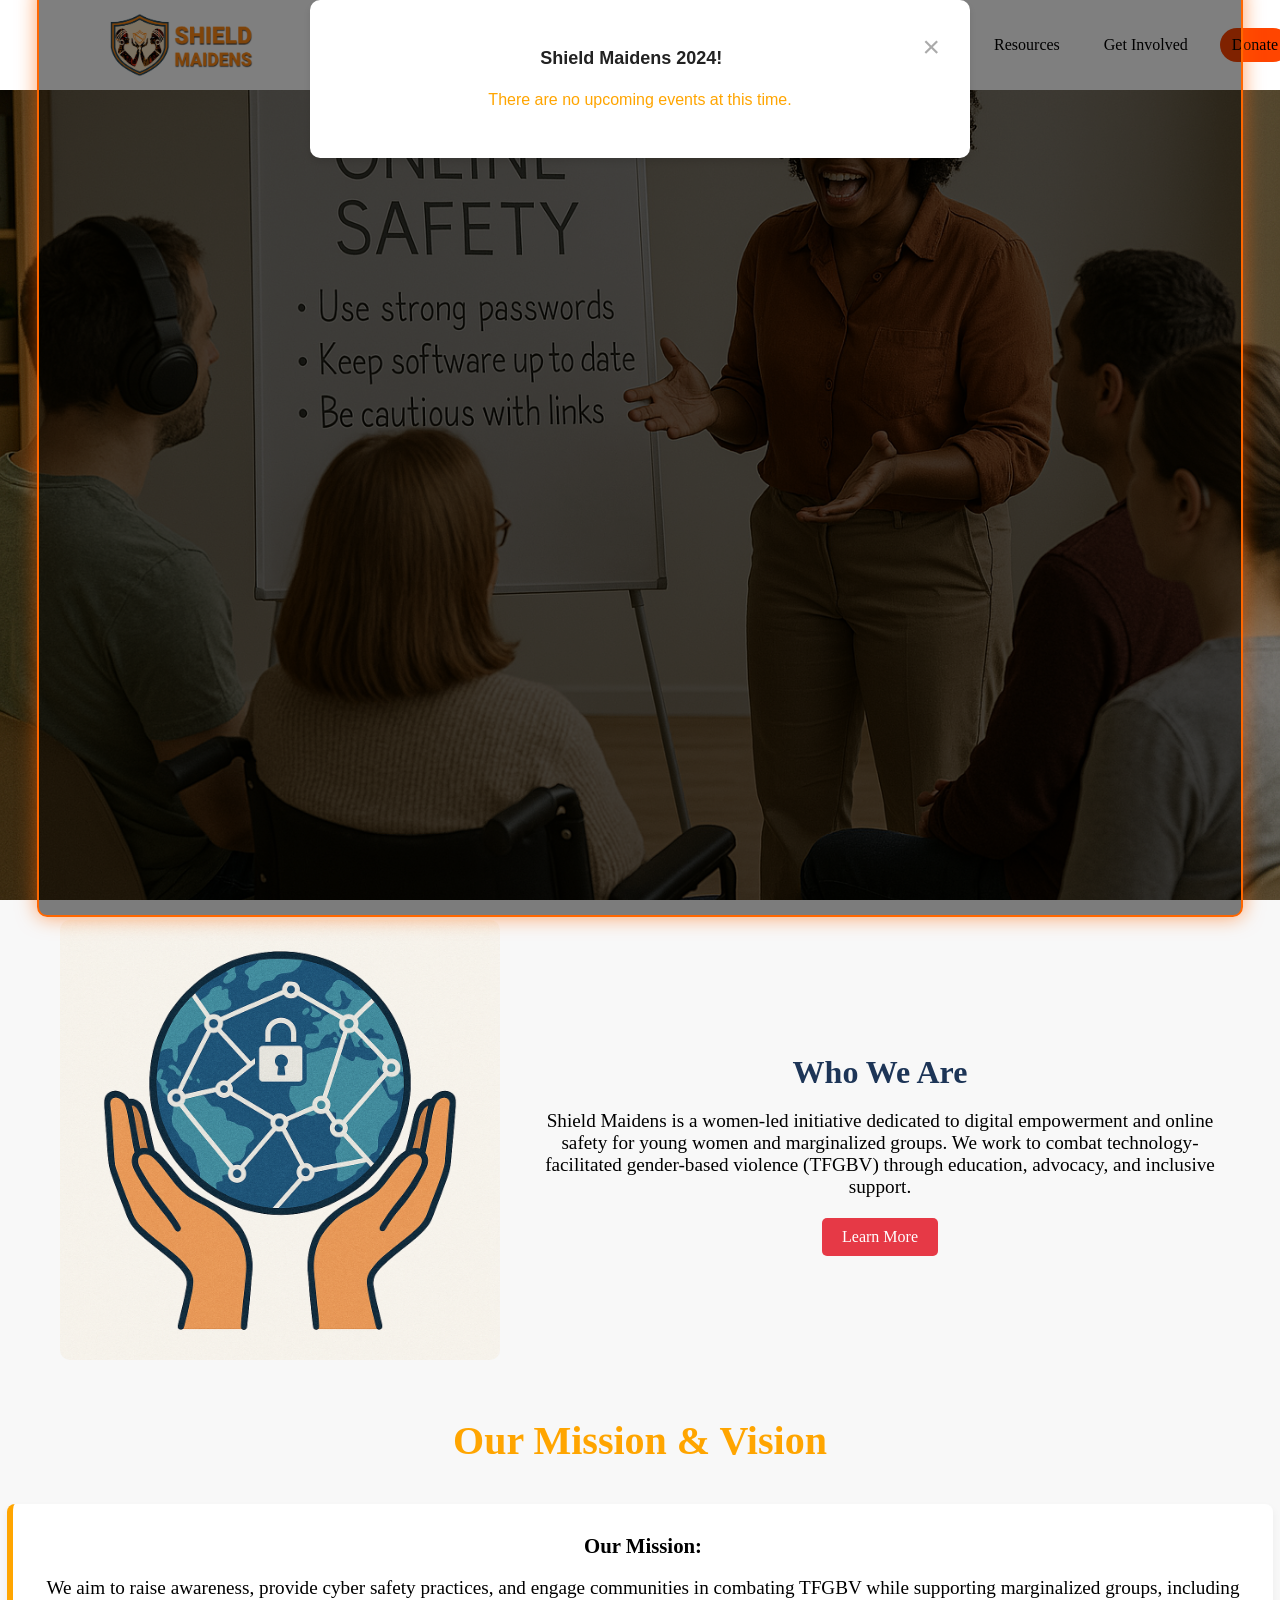
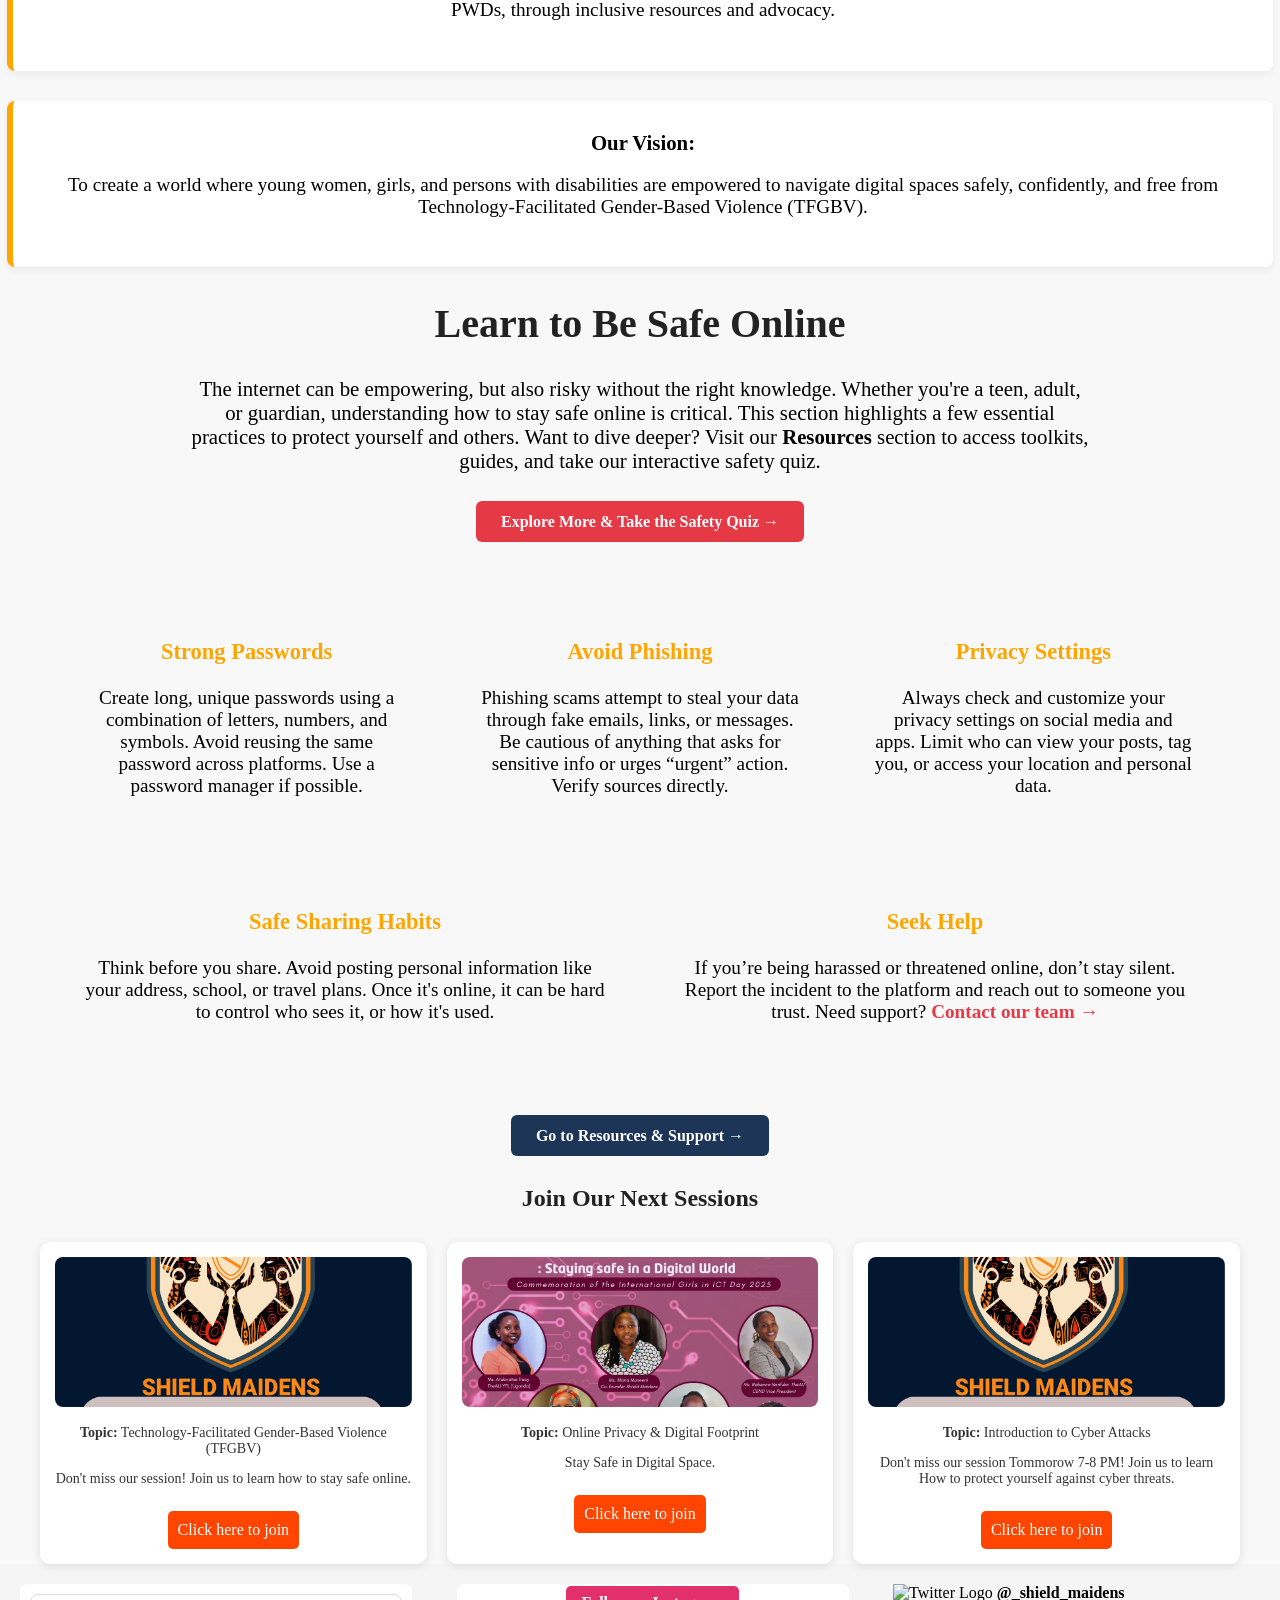
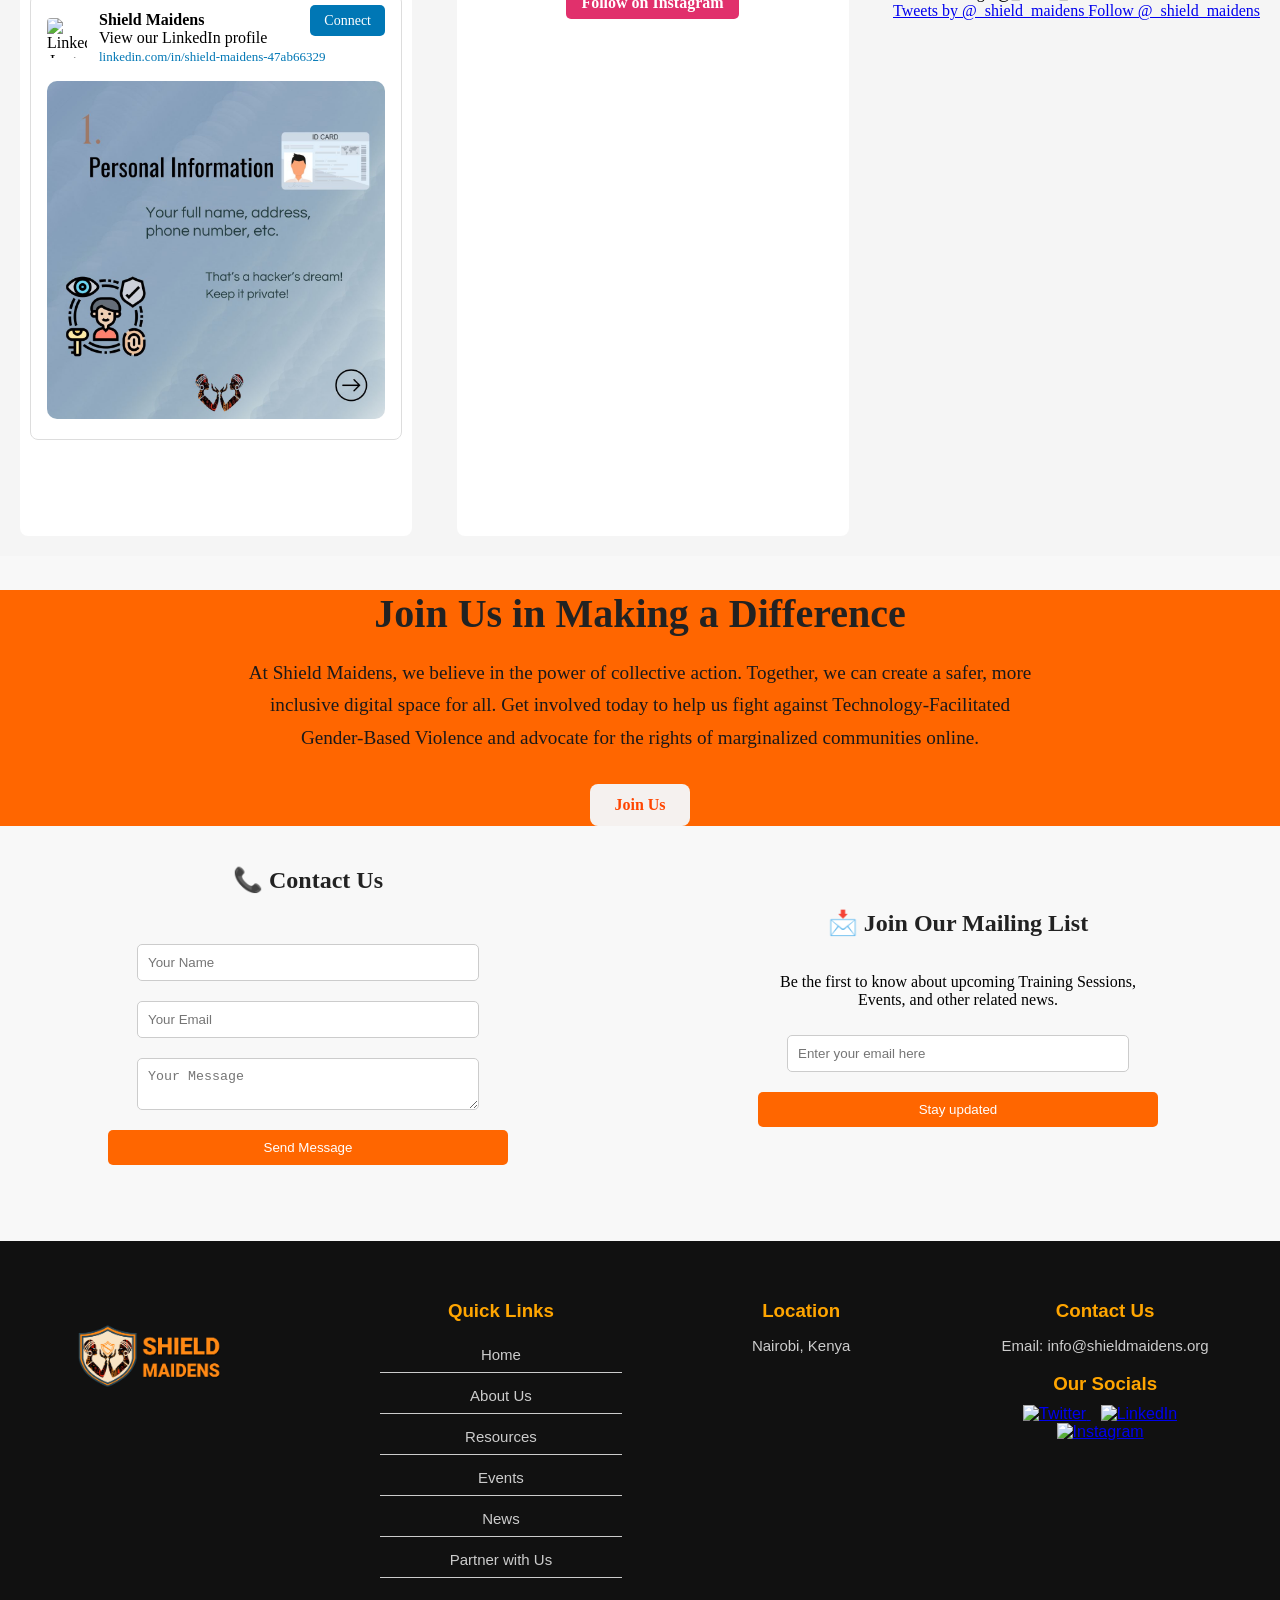
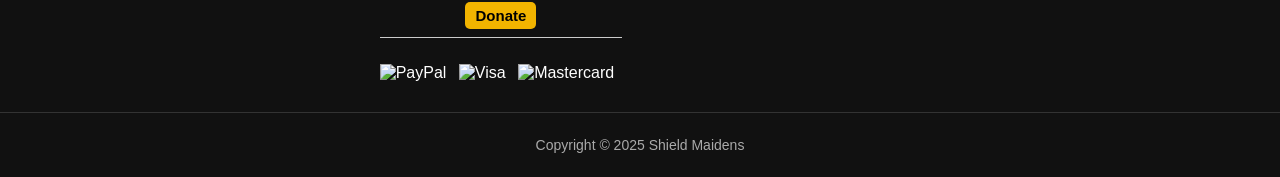
==== index.html @ 9df1ba23 "Added new images, updated pages, and improved event scripts" ====
<!DOCTYPE html>
<html lang="en">
<head>
    <meta charset="UTF-8">
    <meta name="viewport" content="width=device-width, initial-scale=1.0">
    <title>Shield Maidens</title>
    <link rel="stylesheet" href="style.css">

<link rel="stylesheet" href="https://cdnjs.cloudflare.com/ajax/libs/font-awesome/6.5.0/css/all.min.css">
<link href="https://fonts.googleapis.com/css2?family=Poppins:wght@300;400;600&display=swap" rel="stylesheet">
<style>
  
</style>

</head>
<body>
    <!-- Navigation Bar -->
    <nav>
        <a href="index.html" class="logo-link">
            <img src="images/sm_1_nobg.png" alt="Shield Maidens Logo" class="logo" style="height: 150px;">
        </a>
        
        <div class="nav-links">
            <a href="index.html">Home</a>
            <a href="about us.html">About Us</a>
            <a href="resource&support.html">Resources</a>
            <div class="dropdown">
                <a href="#">Get Involved</a>
                <div class="dropdown-content">
                    <a href="events.html">Events</a>
                    <a href="news.html">News</a>
                   
                    <a href="partner.html">Partner with Us</a>
                </div>
            </div>
            <a href="donate.html" class="highlight">Donate</a>
        </div>
    </nav>
    
    
    <div id="eventPopup" class="popup">
    <div class="popup-content">
        <span class="close-btn" onclick="closePopup()">&times;</span>
        <h2 id="eventTitle"></h2>
        <p id="eventMessage"></p>
        <a id="eventLink" href="#" target="_blank" style="display:none;">Join Event</a>
        <button id="setReminder" style="display:none;" onclick="setReminder()">Set Reminder</button>
    </div>
</div>



 
 <!-- Hero Section with Responsive Video -->

 
 <section class="hero-alt">
  <div class="image-container">
    <div class="color-overlay"></div>
    <img src="images/gbv1.png" alt="Background 1" class="bg-image active">
    <img src="images/tgbvw2.png" alt="Background 2" class="bg-image">
    <img src="images/tgbv.png" alt="Background 3" class="bg-image">
    <img src="images/tgbvw1.png" alt="Background 4" class="bg-image">

    
    </div>
  </div>
</section>


<!-- About Us (Homepage Intro) -->
<section class="about-us" style="padding: 60px 20px; background-color: #f0f4f8;">
  <div style="display: flex; flex-wrap: wrap; align-items: center; justify-content: center; max-width: 1200px; margin: auto;">
    <div style="flex: 1 1 300px; padding: 20px; text-align: center;">
      <img src="images/Globe.png" alt="About Us" style="max-width: 100%; height: auto; border-radius: 10px;">
    </div>
    <div style="flex: 2 1 400px; padding: 20px;">
      <h2 style="font-size: 2em; color: #1d3557; margin-bottom: 15px;">Who We Are</h2>
      <p style="font-size: 1.2em; margin-bottom: 20px;">
        Shield Maidens is a women-led initiative dedicated to digital empowerment and online safety for young women and marginalized groups. We work to combat technology-facilitated gender-based violence (TFGBV) through education, advocacy, and inclusive support.
      </p>
      <a href="about us.html" style="display: inline-block; padding: 10px 20px; background-color: #e63946; color: white; border-radius: 5px; text-decoration: none;">
        Learn More
      </a>
    </div>
  </div>
</section>

<!-- Mission and Vision Section -->
<section id="mission-vision" style="background-color: #f8f9fa; padding: 60px 20px;">
  <div style="width: 100%; text-align: center;">
    <h2 style="font-size: 2.5em; color: orange; margin-bottom: 40px;">Our Mission & Vision</h2>
    
    <div style="background: #ffffff; padding: 30px; margin: 0 auto 30px auto; border-left: 6px solid orange; border-radius: 8px; box-shadow: 0 4px 8px rgba(0,0,0,0.05); max-width: 1200px;">
      <strong style="font-size: 1.3em; display: block; margin-bottom: 10px;">Our Mission:</strong>
      <p style="font-size: 1.2em;">We aim to raise awareness, provide cyber safety practices, and engage communities in combating TFGBV while supporting marginalized groups, including PWDs, through inclusive resources and advocacy.</p>
    </div>

    <div style="background: #ffffff; padding: 30px; margin: auto; border-left: 6px solid orange; border-radius: 8px; box-shadow: 0 4px 8px rgba(0,0,0,0.05); max-width: 1200px;">
      <strong style="font-size: 1.3em; display: block; margin-bottom: 10px;">Our Vision:</strong>
      <p style="font-size: 1.2em;">To create a world where young women, girls, and persons with disabilities are empowered to navigate digital spaces safely, confidently, and free from Technology-Facilitated Gender-Based Violence (TFGBV).</p>
    </div>
  </div>
</section>

<!-- Learn to Be Safe Online Section -->
<section id="safety" style="padding: 60px 20px; background-color: #f2f6f9;">
  <div style="max-width: 1200px; margin: auto;">
    <h2 style="text-align: center; font-size: 2.5em; margin-bottom: 30px;">Learn to Be Safe Online</h2>

    <p style="font-size: 1.3em; margin: auto; max-width: 900px;">
      The internet can be empowering, but also risky without the right knowledge. Whether you're a teen, adult, or guardian, 
      understanding how to stay safe online is critical. This section highlights a few essential practices to protect yourself and others. 
      Want to dive deeper? Visit our <strong>Resources</strong> section to access toolkits, guides, and take our interactive safety quiz.
    </p>

    <div style="text-align: center; margin: 40px 0;">
      <a href="resource&support.html#quiz" style="background-color: #e63946; color: white; padding: 12px 25px; text-decoration: none; font-weight: bold; border-radius: 6px;">
        Explore More & Take the Safety Quiz →
      </a>
    </div>

    <div class="safety-cards" style="display: flex; flex-wrap: wrap; gap: 20px; justify-content: space-between;">
      <!-- Repeatable card style -->
      <div style="flex: 1 1 300px; min-width: 280px; padding: 25px; font-size: 1.2em;">
        <h3 style="color: orange;">Strong Passwords</h3>
        <p>Create long, unique passwords using a combination of letters, numbers, and symbols. Avoid reusing the same password across platforms. Use a password manager if possible.</p>
      </div>

      <div style="flex: 1 1 300px; min-width: 280px; padding: 25px; font-size: 1.2em;">
        <h3 style="color: orange;">Avoid Phishing</h3>
        <p>Phishing scams attempt to steal your data through fake emails, links, or messages. Be cautious of anything that asks for sensitive info or urges “urgent” action. Verify sources directly.</p>
      </div>

      <div style="flex: 1 1 300px; min-width: 280px; padding: 25px; font-size: 1.2em;">
        <h3 style="color: orange;">Privacy Settings</h3>
        <p>Always check and customize your privacy settings on social media and apps. Limit who can view your posts, tag you, or access your location and personal data.</p>
      </div>

      <div style="flex: 1 1 300px; min-width: 280px; padding: 25px; font-size: 1.2em;">
        <h3 style="color: orange;">Safe Sharing Habits</h3>
        <p>Think before you share. Avoid posting personal information like your address, school, or travel plans. Once it's online, it can be hard to control who sees it, or how it's used.</p>
      </div>

      <div style="flex: 1 1 300px; min-width: 280px; padding: 25px; font-size: 1.2em;">
        <h3 style="color: orange;">Seek Help</h3>
        <p>If you’re being harassed or threatened online, don’t stay silent. Report the incident to the platform and reach out to someone you trust. Need support?
          <a href="#contact" style="color: #e63946; text-decoration: none; font-weight: bold;"> Contact our team →</a>
        </p>
      </div>
    </div>

    <div style="text-align: center; margin: 40px 0; ">
      <a href="resource&support.html" style="background-color: #1d3557; color: white; padding: 12px 25px; text-decoration: none; font-weight: bold; border-radius: 6px;">
        Go to Resources & Support →
      </a>
    </div>
  </div>
</section>

    
    
    <!-- Join Next Sessions -->
<section id="next-session">
    <h2>Join Our Next Sessions</h2>
    <div class="session-container">
        <div class="session-card">
            <img src="images/eventw1.jpg" alt="Upcoming Event">
            <p><strong>Topic:</strong> Technology-Facilitated Gender-Based Violence (TFGBV)</p>
            <p>Don't miss our session! Join us to learn how to stay safe online.</p>
            <a href="#" class="event-link">Click here to join</a>
        </div>

        <div class="session-card">
            <img src="images/eventw2.jpg" alt="Upcoming Event">
            <p><strong>Topic:</strong> Online Privacy & Digital Footprint</p>
            <p>Stay Safe in Digital Space.</p>
            <a href="https://shorturl.at/iRNnz" class="event-link">Click here to join</a>
        </div>

        <div class="session-card">
            <img src="images/Eventt4.jpg" alt="Upcoming Event">
            <p><strong>Topic:</strong> Introduction to Cyber Attacks </p>
            <p>Don't miss our session Tommorow 7-8 PM! Join us to learn How to protect yourself against cyber threats.</p>
            <a href="https://meet.google.com/kcy-kixc-dmt?hs=122&authuser=0" class="event-link">Click here to join</a>
        </div>
    </div>
</section>

    

    

<div class="social-section">

<!-- LinkedIn -->
<div class="social-box">
    <div style="border: 1px solid #ddd; padding: 16px; border-radius: 8px; background: #fff; position: relative;">
  
      <!-- Connect Button at Top Right -->
      <div style="position: absolute; top: 16px; right: 16px;">
        <a href="https://www.linkedin.com/in/shield-maidens-47ab66329" target="_blank" 
           style="padding: 8px 14px; background-color: #0077b5; color: white; text-decoration: none; font-size: 14px; border-radius: 5px;">
          Connect
        </a>
      </div>
  
      <!-- LinkedIn logo and text in one row -->
      <div style="display: flex; align-items: center; gap: 12px; margin-bottom: 16px;">
        <!-- LinkedIn Icon -->
        <img src="https://static-exp1.licdn.com/scds/common/u/images/logos/favicons/v1/favicon.ico" 
             alt="LinkedIn Logo" 
             style="width: 40px; height: 40px; border-radius: 4px;">
  
        <!-- Text and Link -->
        <div style="text-align: left;">
          <a href="https://www.linkedin.com/in/shield-maidens-47ab66329" target="_blank" style="text-decoration: none; color: #000;">
            <strong>Shield Maidens</strong><br>
            View our LinkedIn profile<br>
            <span style="color: #0077b5; font-size: 13px;">linkedin.com/in/shield-maidens-47ab66329</span>
          </a>
        </div>
      </div>
  
      <!-- Gigs Image Below -->
      <div>
        <img src="images/gigs.jpg" alt="Gigs Image" style="width: 100%; border-radius: 10px;">
      </div>
  
    </div>
  </div>
  

  <!-- Instagram -->
  <div class="social-box">
    <div class="follow-btn">
      <a href="https://www.instagram.com/the_shield_maidens/" target="_blank" class="instagram-btn">
        Follow on Instagram
      </a>
    </div>
    <iframe src="https://www.instagram.com/the_shield_maidens/embed" 
            width="100%" height="500" frameborder="0" scrolling="yes"></iframe>
  </div>

  <!-- Twitter (X) -->
  <div class="social-card twitter-card">
    <div class="card-header">
      <img src="https://abs.twimg.com/icons/apple-touch-icon-192x192.png" alt="Twitter Logo" style="width: 32px;">
      <strong>@_shield_maidens</strong>
    </div>

    <!-- Twitter Timeline -->
    <a class="twitter-timeline"
       href="https://twitter.com/_shield_maidens"
       data-height="400"
       data-theme="light"
       data-chrome="noheader nofooter noborders transparent"
       data-dnt="true">
      Tweets by @_shield_maidens
    </a>

    <!-- Twitter Follow Button -->
    <a href="https://twitter.com/_shield_maidens?ref_src=twsrc%5Etfw" 
       class="twitter-follow-button"
       data-show-count="false"
       data-size="large">
      Follow @_shield_maidens
    </a>

    <!-- Embedded Recent Post -->
    <blockquote class="twitter-tweet" data-theme="dark">
      <a href="https://twitter.com/_shield_maidens/status/1911289276991492240"></a>
    </blockquote>

  </div>

</div>

<!-- Twitter Script Loader -->
<script async src="https://platform.twitter.com/widgets.js" charset="utf-8"></script>


<section class="shield-cta-section">
  <div class="shield-cta-container">
      <h2>Join Us in Making a Difference</h2>
      <p class="shield-cta-intro">
          At Shield Maidens, we believe in the power of collective action. Together, we can create a safer, more inclusive digital space for all. Get involved today to help us fight against Technology-Facilitated Gender-Based Violence and advocate for the rights of marginalized communities online.
      </p>
      <a href="index.html#contact" class="btn-get-involved">Join Us</a>
  </div>
</section>  

    <!-- Contact Us -->
    <div class="contact-container">
        <div id="contact">
        <h2>Contact Us</h2>
        <form id="contactForm" action="submit_contact.php" method="POST">
            <input type="text" id="name" name="name" placeholder="Your Name" required>
<input type="email" id="email" name="email" placeholder="Your Email" required>
<textarea id="message" name="message" placeholder="Your Message" required></textarea>

            <button type="submit">Send Message</button>
          </form>
          
        <p id="response"></p>
        </div>
    
     
         <!-- Mailing List Section -->
<form id="mailing-list" method="POST">
    <h2>Join Our Mailing List</h2>
    <p>Be the first to know about upcoming Training Sessions, Events, and other related news.</p>
    <input type="email" id="mailingEmail" name="mailingEmail" placeholder="Enter your email here" required>
    <button type="submit">Stay updated</button>
    <p id="mailingResponse"></p>
  </form>
  
  
 



    <!-- Footer -->
    <footer class="footer">
      <div class="footer-container">
          <div class="footer-logo">
              <img src="images/sm_1_nobg.png" alt="Shield Maidens Logo">
          </div>
  
          <div class="footer-links">
              <h3>Quick Links</h3>
              <ul>
                  <li><a href="index.html">Home</a></li>
                  <li><a href="about us.html">About Us</a></li>
                  <li><a href="resource&support.html">Resources</a></li>
                  <li><a href="events.html">Events</a></li>
                  <li><a href="news.html">News</a></li>
                  <li><a href="partner.html">Partner with Us</a></li>
                  <li><a href="donate.html" class="donate-btn">Donate</a></li>
              </ul>
              <div class="payment-icons">
                  <img src="https://www.paypalobjects.com/webstatic/mktg/logo/pp_cc_mark_111x69.jpg" alt="PayPal" height="20">
                  <img src="https://img.icons8.com/color/48/000000/visa.png" alt="Visa" height="20">
                  <img src="https://img.icons8.com/color/48/000000/mastercard.png" alt="Mastercard" height="20">
              </div>
          </div>
  
          <div class="footer-location">
              <h3>Location</h3>
              <p>Nairobi, Kenya</p>
          </div>
  
          <div class="footer-contact">
              <h3>Contact Us</h3>
              <p>Email: info@shieldmaidens.org</p>
              <h3>Our Socials</h3>
              <div class="social-icons">
                <a href="https://x.com/_shield_maidens" target="_blank">
                    <img src="https://img.icons8.com/color/48/000000/twitter--v1.png" alt="Twitter"/>
                </a>
                <a href="https://www.linkedin.com/in/shield-maidens-47ab66329?" target="_blank">
                    <img src="https://img.icons8.com/color/48/000000/linkedin.png" alt="LinkedIn"/>
                </a>
                <a href="https://www.instagram.com/the_shield_maidens/" target="_blank">
                    <img src="https://img.icons8.com/color/48/000000/instagram-new--v1.png" alt="Instagram"/>
                </a>
            </div>
          </div>
      </div>
      <div class="footer-bottom">
          <p>Copyright © 2025 Shield Maidens</p>
      </div>
  </footer>
  
    


    <script src="script.js"></script>
</body>
</html>
---- style.css ----
/* General Styles */
body {
    font-family:Georgia, 'Times New Roman', Times, serif;
    margin: 0;
    padding: 0;
    background-color: #f8f8f8;
    padding-top: 100px; /* Adjust this value to match your navbar height */
    
}

/* Center the popup in the middle of the screen */
.popup {
  display: none;
  position: fixed;
  top: 50%;
  left: 50%;
  transform: translate(-50%, -50%); /* Perfect centering */
  background-color: #fff;
  border: 2px solid #ff6600;
  border-radius: 10px;
  padding: 15px 25px;
  box-shadow: 0 0 20px rgba(255, 102, 0, 0.6);
  z-index: 1000;
  width: fit-content;
  max-width: 90%;
  pointer-events: auto;
}

/* Stylish popup content */
.popup-content {
  font-family: 'Impact', 'Arial Black', sans-serif;
  font-size: 18px;
  color: orange;
  text-align: center;
}

/* Close button styling */
.close-btn {
  float: right;
  font-size: 24px;
  cursor: pointer;
  color: #aaa;
}


.hero-alt {
  position: relative;
  height: 100vh;
  overflow: hidden;
}

.image-container {
  position: relative;
  height: 400px; /* adjust as needed */
  overflow: hidden;
}

.bg-image {
  position: absolute;
  width: 100%;
  height: 100%;
  object-fit: cover;
  opacity: 0;
  transition: opacity 1s ease-in-out;
}

.bg-image.active {
  opacity: 1;
  z-index: 1;
}

.text-overlay {
  position: absolute;
  bottom: 20px;
  left: 20px;
  color: white;
  z-index: 2;
}

.message {
  display: none;
  transition: opacity 1s ease-in-out;
}

.message.active {
  display: block;
}


/* Navigation */
/* Navigation Bar */
nav {
    display: flex;
    align-items: center;
    justify-content: space-between;
    background-color: white;
    padding: 15px 40px;
    position: fixed;
    top: 0;
    left: 0;
    width: 100%;
    z-index: 1000;
    height: 60px;
}

/* Logo image size control */
.logo-link img {
    height: 50px;
}

/* Right-side links */
.nav-links {
    display: flex;
    align-items: center;
    gap: 20px;
    margin-right: 30px; /* <-- Add this */
}

/* Navigation links */
nav a {
    color: rgb(26, 23, 23);
    text-decoration: none;
    padding: 8px 12px;
    transition: 0.3s;
}

/* Hover effect */
nav a:not(.logo-link):hover {
    background-color: #ff4500;
    color: white;
    border-radius: 15px;
}

/* Donate button style */
.highlight {
    background-color: #ff4500;
    color: white;
    padding: 8px 15px;
    border-radius: 20px;
    font-weight: bold;
}

.highlight:hover {
    background-color: #e67e22;
    color: white;
}


/* Logo */
.logo {
    height: 500px;                 /* You can make this larger if needed */
    width: auto;
    display: block;
    margin: 0 auto;
    padding: 20px 30px;            /* Fixed padding */
    background: transparent;
    filter: none;
    transition: none;             /* No transition on hover */
    pointer-events: auto;
}

/* Prevent any hover effect on logo */
.logo-link:hover {
    background-color: transparent !important;
}

/* RESPONSIVENESS */
@media (max-width: 988px) {
    .logo {
        height: 200px;
    }
}

@media (max-width: 480px) {
    .logo {
        height: 60px;
    }
}

  

/* Dropdown */
.dropdown {
    position: relative;
    display: inline-block;
}
.dropdown-content {
    display: none;
    position: absolute;
    background-color: #fff;
    min-width: 160px;
    box-shadow: 0px 8px 16px rgba(0,0,0,0.2);
    z-index: 1;
}
.dropdown-content a {
    color: black;
    padding: 12px 16px;
    display: block;
}
.dropdown:hover .dropdown-content {
    display: block;
    animation: flip 0.4s ease-in-out;
}
@keyframes flip {
    from { transform: rotateX(90deg); }
    to { transform: rotateX(0deg); }
    }






.cta {
    background-color: white;
    color: black;
    padding: 10px 20px;
    border: none;
    cursor: pointer;
}

.cta:hover {
    background-color: #222;
    color: white;
}

.learn {
    text-align: center;
    padding: 40px;
    background-color: #f8f8f8;
}

.cyber-images {
    display: flex;
    justify-content: center;
    align-items: center;
    gap: 20px; /* Adds space between images */
    margin-top: 20px;
}

.cyber-images img {
    width: 120px; /* Adjust size */
    height: auto;
    border-radius: 10px; /* Slight curve for a modern look */
    transition: transform 0.3s ease-in-out;
}

.cyber-images img:hover {
    transform: scale(1.1); /* Slight zoom effect */
}


/* Learn Section */
.learn {
    padding: 40px;
    text-align: center;
}

/* Our Team */
/* Our Team */
#team {
    text-align: center;
    padding: 40px;
    background-color: #fff;
    overflow-x: auto; /* Allow horizontal scroll if needed */
}

.team-container {
    display: flex;
    flex-wrap: nowrap; /* Keep all cards on one line */
    justify-content: flex-start; /* Start from left */
    gap: 30px;
    padding: 50px 20px;
}

.team-member {
    background-color: #ff8c00;
    color: white;
    padding: 20px;
    border-radius: 5px;
    transition: 0.3s;
    width: 250px; /* Fixed width */
    flex: 0 0 auto; /* Prevent shrinking */
    text-align: center;
}

.team-member img {
    width: 100%;
    height: auto;
    border-radius: 50%; /* Make images circular */
    margin-bottom: 15px;
}



.team-info h3 {
    margin: 10px 0 5px;
    font-size: 20px;
}

.team-info p {
    font-size: 18px;
    font-family: Georgia, 'Times New Roman', Times, serif;
}



/* Contact */
.contact {
    padding: 40px;
    text-align: center;
    display: flex;
    justify-content: center;
    gap: 20px; /* Space between the two sections */
}

/* Container for both sections */
.contact-container {
    display: flex;
    justify-content: center;
    flex-wrap: wrap;
    gap: 20px;
    width: 100%;
}

/* Contact Us & Mailing List Sections */
#contact, #mailing-list {
    width: 45%;
    padding: 20px;
   
}

/* Form Styling */
.contact form {
    display: flex;
    flex-direction: column;
    align-items: center;
}

/* Inputs & Textarea */
.contact input, .contact textarea {
    width: 80%;
    padding: 10px;
    margin: 5px 0;
}

/* Buttons */
.contact button {
    background-color: #222;
    color: white;
    padding: 10px 20px;
    border: none;
    cursor: pointer;
    border-radius: 5px;
}

h2 {
    text-align: center;
}

/* Emojis in Titles */
#contact h2::before {
    content: "📞 ";
}

#mailing-list h2::before {
    content: "📩 ";
}

/* General Input & Button Styling */
input, textarea, button {
    width: 100%;
    padding: 10px;
    margin-top: 10px;
    border-radius: 5px;
    border: 1px solid #ccc;
}

button {
    background-color: #75490f;
    color: white;
    cursor: pointer;
}

button:hover {
    background-color: #b37c17;
}
 .milestones h3{
    color: #ff4500;
}

/* Footer */

.footer {
  background: #111;
  color: #fff;
  padding: 40px 0 10px;
  font-family: 'Segoe UI', sans-serif;
  width: 100vw;
  box-sizing: border-box;
  margin-left: calc(-50vw + 50%);
  position: relative;
}


.footer-container {
  display: flex;
  flex-wrap: wrap;
  justify-content: space-around;
  align-items: flex-start;
  gap: 30px;
}

.footer-logo img {
  max-height: 150px;
}

.footer-links, .footer-location, .footer-contact {
  max-width: 250px;
}

.footer-links h3,
.footer-location h3,
.footer-contact h3 {
  margin-bottom: 10px;
  font-weight: bold;
}
.footer-links h3 {
  color: orange;
}
.footer-location h3,
.footer-contact h3 {
  color: orange;
}



.footer-links ul {
  list-style: none;
  padding: 0;
}

.footer-links ul li {
  margin-bottom: 6px;
}

.footer-links ul li a,
.footer-contact p,
.footer-location p {
  color: #ccc;
  text-decoration: none;
  font-size: 15px;
}

.footer-links .donate-btn {
  background-color: #f2b400;
  padding: 5px 10px;
  border-radius: 5px;
  display: inline-block;
  margin-top: 10px;
  font-weight: bold;
  color: #000;
}

.payment-icons img {
  margin-top: 10px;
  margin-right: 8px;
}

.social-icons a {
  margin-right: 10px;
}

.footer-bottom {
  text-align: center;
  margin-top: 30px;
  font-size: 14px;
  color: #aaa;
  border-top: 1px solid #333;
  padding-top: 10px;
}



  
  /* Make sure it stacks only on smaller screens */
  @media (max-width: 768px) {
    .footer-container {
      flex-direction: column;
      align-items: center;
      text-align: center;
    }
  
    .footer-section {
      margin-bottom: 20px;
    }
  }
  



/* Sections */
section {
    padding: 50px;
    text-align: center;
}

/* Sections */
section {
    background: white;
    margin: 20px;
    padding: 20px;
    border-radius: 10px;
    box-shadow: 0px 0px 10px rgba(0, 0, 0, 0.1);
    transition: transform 0.3s ease-in-out;
}
section {
    background: none !important;
    margin: 0 !important;
    padding: 0 !important;
    border-radius: 0 !important;
    box-shadow: none !important;
    transition: none !important;
}



/* General Section Styling */
section {
    background: none; /* Removed white box */
    margin: 40px 0; /* Adds spacing between sections */
    padding: 0;
    border-radius: 0;
    box-shadow: none;
}

/* What We Do Section */
#what-we-do {
    text-align: left;
    padding: 40px 20px;
    background: none; /* Remove gray background if preferred */
}

#what-we-do h2 {
    font-size: 2.8em;
    margin-bottom: 40px;
    color: #222;
    text-align: center;
}

.what-we-do-container {
    display: block; /* Stack each item vertically */
    max-width: 800px;
    margin: 0 auto;
}

.what-we-do-card {
    background: none;
    border-radius: 0;
    box-shadow: none;
    padding: 0;
    width: 100%;
    text-align: left;
    margin-bottom: 40px;
}

/* Removed .what-we-do-card:hover rule entirely */

.what-we-do-card h3 {
    font-size: 1.8em;
    margin-bottom: 10px;
    color: #000;
    font-weight: 600;
}

.what-we-do-card p {
    font-size: 1.1em;
    font-family: "Segoe UI", Arial, sans-serif;
    line-height: 1.8;
    color: #444;
}


/* Team Section */
#team {
    display: flex;
    justify-content: center;
    gap: 20px;
}

.team-member {
    text-align: center;
}

.team-member img {
    width: 100px;
    height: 100px;
    border-radius: 50%;
    border: 3px solid #ff6600;
}



nav ul {
    list-style: none;
    padding: 0;
}

nav ul li {
    display: inline;
    margin: 0 15px;
}

nav ul li a {
    color: white;
    text-decoration: none;
}

h2 {
    text-align: center;
    color: #222;
}

/* Safety Cards */
.safety-cards {
    display: flex;
    justify-content: center;
    gap: 15px;
    flex-wrap: wrap;
    padding: 20px;
}

.card {
    background: white;
    padding: 20px;
    width: 250px;
    border-radius: 10px;
    text-align: center;
   
}
.card h3{
    
    color: #ff4500
}

.card:hover {
   
    background-color: black;
    color: white;
}

/*TEAM*/
#team {
    text-align: center;
    padding: 50px 0px;
    background-color: #f9f9f9;
}

#team h2 {
    font-size: 32px;
    margin-bottom: 30px;
    color: #333;
}

.team-container {
    display: flex;
    flex-wrap: wrap;
    justify-content: center;
    gap: 20px;
    max-width: 1200px;
    margin: 0 auto;
}

.team-member {
    width: 280px;
    background: #fff;
    border: 2px solid #d29a00; /* pink border */
    border-radius: 15px;
    overflow: hidden;
    text-align: center;
    box-shadow: 0px 4px 10px rgba(0, 0, 0, 0.08);
}

.team-member img {
    width: 70%;
    height: 220px;
    object-fit: cover;
}

.team-info {
    padding: 20px;
}

.team-info h3 {
    font-size: 20px;
    margin: 10px 0 5px;
    font-weight: bold;
    color: #222;
}

.team-info p {
    font-size: 14px;
    color: #666;
    line-height: 1.5;
}

/* Events */
.events-container {
    display: flex;
    justify-content: center;
    gap: 20px;
    padding: 20px;
}

.event {
    background: white;
    padding: 15px;
    width: 200px;
 
    text-align: center;
}

.event img {
    width: 100%;
   
}

#next-session {
  width: 100vw; /* full viewport width */
  margin: 0;
  padding: 40px 0;
  background-color: #f9f9f9; /* optional for contrast */
}

#next-session h2 {
  text-align: center;
  margin-bottom: 30px;
}

.session-container {
  display: flex;
  justify-content: center;
  flex-wrap: wrap;
  gap: 20px;
  padding: 0 20px;
  max-width: 1200px;
  margin: 0 auto;
}

.session-card {
  flex: 1 1 300px;
  background: white;
  padding: 20px;
  box-shadow: 0 2px 10px rgba(0,0,0,0.1);
  border-radius: 10px;
  text-align: center;
}

.session-card img {
  width: 100%;
  height: auto;
  border-radius: 8px;
}

.event-link {
  display: inline-block;
  margin-top: 10px;
  padding: 10px 20px;
  background: #007BFF;
  color: white;
  text-decoration: none;
  border-radius: 5px;
}

.event-link:hover {
  background: #0056b3;
}

.session-container {
    display: flex;
    justify-content: center;
    gap: 20px;
    flex-wrap: wrap;
}
.session-card {
    background: #fff;
    padding: 15px;

    width: 280px;
 
}


.session-card img {
    width: 100%;
 
    height: 150px;
    object-fit: cover;
}
.session-card p {
    font-size: 14px;
    color: #333;
}
.event-link {
   
    text-decoration: none;
    background-color: orangered;
    color: #fff;
    padding: 10px;
  
    margin-top: 10px;
    transition: background 0.3s;
}
.event-link:hover {
    background-color: #0056b3;
}
/* Contact Form */
form {
    text-align: center;
    padding: 20px;
}

form input, form textarea {
    width: 80%;
    margin: 10px 0;
    padding: 10px;
    border: 1px solid #ccc;
    border-radius: 5px;
}

button {
    background: black;
    color: white;
    padding: 10px 15px;
    border: none;
    cursor: pointer;
}

button:hover {
    background: gray;
}




/* Contact Form */
form {
    display: flex;
    flex-direction: column;
    max-width: 400px;
    margin: auto;
}

input, textarea {
    margin: 10px 0;
    padding: 10px;
    border-radius: 5px;
    border: 1px solid #ddd;
}

button {
    background: #ff6600;
    color: white;
    padding: 10px;
    border: none;
    cursor: pointer;
    transition: 0.3s;
}

button:hover {
    background: #cc5500;
}




/* Contact Form */
form {
    display: flex;
    flex-direction: column;
    align-items: center;
}

input, textarea {
    width: 50%;
    padding: 10px;
    margin: 10px 0;
    border: 1px solid #ccc;
    border-radius: 5px;
}

button {
    padding: 10px 20px;
    background-color: #ff6600;
    color: white;
    border: none;
    cursor: pointer;
}

button:hover {
    background-color: #333;
}



.popup-content {
    background-color: white;
    padding: 30px; /* Increased padding for a bigger popup */
    border-radius: 10px;
    width: 400px; /* Width of the popup */
    max-width: 80%; /* To make sure it's responsive */
    box-shadow: 0px 4px 8px rgba(0, 0, 0, 0.1);
}

.popup-content h2, .popup-content p {
    font-size: 18px; /* Increase font size for title and message */
    line-height: 1.5; /* Space out the lines for better readability */
}

.popup-content p {
    font-size: 16px; /* You can adjust this for the message size */
}

#eventPopup {
    display: none;
    position: fixed;
    top: 50%;
    left: 50%;
    transform: translate(-50%, -50%);
    z-index: 1000; /* Ensure the popup appears on top */
    width: 100%;
    height: 100%;
    background-color: rgba(0, 0, 0, 0.5); /* Semi-transparent background */
}

#eventPopup .popup-content {
    width: 80%;
    max-width: 600px; /* This ensures the popup doesn’t get too wide */
    font-size: 16px; /* Adjust overall text size */
    margin: 0 auto; /* Ensures it's centered horizontally */
}

.close-btn {
    font-size: 30px; /* Adjust close button size */
    color: #aaa;
    cursor: pointer;
}




/* CSS */
html, body {
  margin: 0;
  padding: 0;
  height: 100%;
}

.hero-alt {
  height: 100vh;
  width: 100%;
  background: url('images/May3.png') no-repeat top center;
  background-size: cover;
  background-position: top; /* try 'center' or 'bottom' if needed */
}


.image-container {
  position: absolute;
  top: 0;
  left: 0;
  height: 100%;
  width: 100%;
}

.bg-image {
  width: 100%;
  height: 100%;
  object-fit: cover;
  object-position: top;  /* or 'center' or 'bottom' */
  position: absolute;
  top: 0;
  left: 0;
  display: block;
}



.text-overlay {
  position: absolute;
  bottom: 0;
  left: 0;
  width: 100%;
  padding: 40px 20px;
  
  color: white;
  text-align: center;
  z-index: 2;
}

.message {
  margin: 15px auto;

  padding: 15px 25px;
  border-radius: 10px;
  max-width: 90%;
  font-size: 1.2em;
  line-height: 1.5;
}



/* About Us Section */
.about-us {
    display: flex;
    align-items: center;
    padding: 50px;
    background-color: #f4f4f4;
}

.about-container {
    display: flex;
    max-width: 1200px;
    margin: auto;
    align-items: center;
}

.about-image img {
    width: 300px;
    height: auto;
    border-radius: 10px;
}

.about-text {
    margin-left: 30px;
}

.about-text h2 {
    font-size: 2em;
    color: #333;
}

.about-text p {
    font-size: 1.2em;
    color: #272525;
}
.hero img {
   
    max-width: 600px; /* Set a max width */
    height: auto; /* Maintain aspect ratio */
    display: block;
    margin: 0 auto; /* Center the images */
    width: 100%; /* Ensures the image spans the full width */
    max-width: 100%; /* Prevents overflow */
    height: 400px; /* Keeps the height fixed */
    object-fit: cover; /* Ensures the image fills the width while maintaining a good aspect ratio */
    display: block;
}


.social-section {
    display: flex;
    justify-content: space-between;
    gap: 15px;
    padding: 20px;
    background-color: #f5f5f5;
    flex-wrap: wrap;
}

.social-box {
    width: 30%;
    min-height: 500px;
    
    padding: 10px;
    background: white;
    border-radius: 8px;
    overflow: hidden;
    text-align: center;
}

.follow-btn {
    margin-bottom: 10px;
}

.instagram-btn {
    background: #E1306C;
    color: white;
    text-decoration: none;
    padding: 8px 15px;
    border-radius: 5px;
    font-weight: bold;
   
}

@media (max-width: 768px) {
    .social-section {
        flex-direction: column;
        align-items: center;
    }
    .social-box {
        width: 100%;
    }
}

.about-text {
    width: 80%; /* Adjust width as needed */
    margin: 20px auto; /* Centering the block */
    padding: 20px;
    background-color: #f5f5f5; /* Light background for contrast */
    border-left: 5px solid orange; /* Stylish left border */
    text-align: justify; /* Justifies text for better readability */
    line-height: 1.6; /* Increases line spacing */
    font-size: 16px;
    font-family: Arial, sans-serif;
}



/* heroes section */


.hero-alt {
  position: relative;
  height: 100vh;
  overflow: hidden;
}

.image-container {
  position: relative;
  width: 100%;
  height: 100%;
}

.bg-image {
  position: absolute;
  top: 0;
  left: 0;
  width: 100%;
  height: 100%;
  object-fit: cover;
  opacity: 0;
  transition: opacity 1s ease-in-out, transform 1s ease-in-out;
  z-index: 0;
}

.bg-image.active {
  opacity: 1;
  transform: scale(1.05); /* small pop effect */
  z-index: 1;
}

.color-overlay {
  position: absolute;
  top: 0;
  left: 0;
  width: 100%;
  height: 100%;
  background: rgba(0, 0, 0, 0.4); /* dark overlay */
  z-index: 2;
  pointer-events: none;
}




  /* News page*/
   header {
            background-color: #000;
            padding: 10px 20px;
            display: flex;
            align-items: center;
            justify-content: space-between;
        }
        header nav a {
            color: #fff;
            margin: 0 10px;
            text-decoration: none;
            font-weight: bold;
        }
        header nav a.active {
            color: #FFA500;
        }
        .logo {
            height: 50px;
        }
        .news-section {
            padding: 40px 20px;
            max-width: 1000px;
            margin: auto;
        }
        .news-section h2 {
            color: #FFA500;
            text-align: center;
            margin-bottom: 30px;
        }
        .milestone-card, .event-card {
            background-color: #f2f2f2;
            border-left: 8px solid #FFA500;
            margin-bottom: 20px;
            padding: 15px 20px;
            border-radius: 8px;
            box-shadow: 0 4px 8px rgba(0,0,0,0.1);
        }
        .year, .month {
            font-weight: bold;
            color: #000;
        }
        footer {
            background-color: #000;
            color: #fff;
            text-align: center;
            padding: 20px 10px;
        }
        @media screen and (max-width: 600px) {
            header nav a {
                display: block;
                margin: 10px 0;
            }
            .news-section {
                padding: 20px 10px;
            }
        }

        /*events page*/
       
        
    
        #calendar {
            max-width: 900px;
            margin: 40px auto;
        }
        .event-section {
            max-width: 900px;
            margin: 20px auto;
            text-align: left;
        }
        .events-container {
            display: flex;
            justify-content: space-between;
        }
        .events-list {
            width: 45%;
            padding: 15px;
            border: 1px solid #ddd;
            border-radius: 5px;
            background: #f9f9f9;
        }
        h3 {
            color: #0073e6;
        }
        ul {
            list-style-type: none;
            padding: 0;
        }
        li {
            padding: 8px;
            border-bottom: 1px solid #ccc;
        }

        /* Main section */

  
  /* Left box */
  .partner-left {
    flex: 1;
    min-width: 280px;
  }
  
  .partner-left span {
    display: inline-block;
    background-color: orange;
    color: white;
    font-weight: bold;
    font-size: 14px;
    padding: 6px 14px;
    border-radius: 5px;
    margin-bottom: 20px;
  }
  
  .partner-left h2 {
    font-size: 36px;
    font-weight: 800;
    color: black;
    line-height: 1.3;
  }
  
  /* Right box */
  .partner-right {
    flex: 1;
    min-width: 280px;
  }
  
  .partner-right h3 {
    font-size: 22px;
    color: #000;
    font-weight: bold;
    margin-bottom: 16px;
  }
  
  .partner-right p {
    font-size: 18px;
    color: #333;
    margin-bottom: 15px;
    font-family:Georgia, 'Times New Roman', Times, serif;
  }
  
  /* Contact link */
  .partner-right a {
    color: orange;
    font-weight: bold;
    text-decoration: none;
  }
  
  /* Button style */
  .partner-section {
  display: flex;
  flex-wrap: wrap;
  padding: 100px 40px 60px 40px; /* 👈 Top padding ensures content drops below nav */
  background: #fff;
  justify-content: center;
  align-items: flex-start;
  gap: 50px;
}

  main {
    padding-top: 100px;
  }
  
  
  
  /* Update contact-btn to add bottom spacing */
  .contact-btn {
    background-color: orange;
    color: white;
    padding: 12px 26px;
    border: none;
    border-radius: 6px;
    font-size: 16px;
    font-weight: 600;
    cursor: pointer;
    margin-top: 20px;
    margin-bottom: 60px; /* ADD THIS: gives spacing before footer */
    transition: background-color 0.3s ease;
  }
  
  
  .contact-btn:hover {
    background-color: #e67300;
  }
  
  /* Responsive design */
  @media (max-width: 768px) {
    .partner-section {
      flex-direction: column;
      padding: 40px 20px;
      text-align: center;
    }
  
    .partner-left h2 {
      font-size: 28px;
    }
  
    .partner-right h3 {
      font-size: 20px;
    }
  
    .partner-right p {
      font-size: 15px;
    }
  
    .contact-btn {
      width: 100%;
      max-width: 300px;
    }
  }


  /* donation page*/

  .container {
    max-width: 600px;
    margin: 3rem auto;
    background-color: #fff;
    padding: 2rem;
    border-radius: 10px;
    box-shadow: 0 2px 10px rgba(0,0,0,0.1);
  }
  
  h1 {
    text-align: center;
    color: #f89009;
  }
  
  .intro {
    text-align: center;
    margin-bottom: 20px;
  }
  
  label {
    display: block;
    margin-top: 1.2rem;
    font-weight: bold;
  }
  
  input[type=\"text\"],
  input[type=\"email\"],
  input[type=\"tel\"],
  input[type=\"number\"],
  select,
  textarea {
    width: 100%;
    padding: 0.6rem;
    margin-top: 0.4rem;
    border: 1px solid #ccc;
    border-radius: 5px;
  }
  
  textarea {
    resize: vertical;
  }
  
  .preset-amounts {
    display: flex;
    flex-wrap: wrap;
    gap: 10px;
    margin-top: 10px;
  }
  
  .amount-btn {
    background-color: #eee;
    border: 1px solid #ccc;
    padding: 10px 15px;
    border-radius: 5px;
    cursor: pointer;
  }
  
  .amount-btn.active {
    background-color: #f0a80d;
    color: #fff;
    border-color: #c5b90f;
  }
  
  #summaryText {
    margin-top: 1rem;
    font-weight: bold;
  }
  
  button[type=\"submit\"] {
    background-color: #f5a91d;
    color: white;
    border: none;
    padding: 0.8rem 1.5rem;
    margin-top: 1.5rem;
    width: 100%;
    font-size: 1rem;
    border-radius: 5px;
    cursor: pointer;
  }
  
  button[type=\"submit\"]:hover {
    background-color: #e6a20f;
  }




 
  .recent-tweets blockquote.twitter-tweet {
    zoom: 0.5;
    -moz-transform: scale(0.5);
    -moz-transform-origin: top left;
    -webkit-transform: scale(0.5);
    -webkit-transform-origin: top left;
    transform: scale(0.5);
    transform-origin: top left;
    margin-bottom: -150px;
  }


  /* 📱 Mobile Optimization */
@media (max-width: 600px) {
    /* Navigation Bar */
    nav {
      flex-direction: column;
      align-items: flex-start;
      padding: 10px 20px;
      height: auto;
    }
  
    .nav-links {
      flex-direction: column;
      width: 100%;
      align-items: flex-start;
      gap: 10px;
      margin-top: 10px;
    }
  
    nav a {
      width: 100%;
      padding: 12px;
      font-size: 16px;
    }
  
    .logo-link img {
      height: 40px;
    }
  
    .logo {
      height: 100px;
    }
  
    
  
    /* About Us */
    .about-us, .about-container {
      flex-direction: column;
      text-align: center;
      padding: 20px;
    }
  
    .about-image img {
      width: 90%;
    }
  
    .about-text {
      margin-left: 0;
      width: 100%;
    }
  
    /* Safety Cards */
    .safety-cards {
      flex-direction: column;
      align-items: center;
    }
  
    .card {
      width: 90%;
    }
  
    /* Team Section */
    .team-container {
      flex-direction: column;
      align-items: center;
    }
  
    .team-member {
      width: 90%;
    }
  
    /* Session Cards */
    .session-container {
      flex-direction: column;
      align-items: center;
    }
  
    .session-card {
      width: 90%;
    }
  
    /* Contact Section */
    .contact-container {
      flex-direction: column;
      align-items: center;
    }
  
    #contact, #mailing-list {
      width: 90%;
    }
  
    form input, form textarea {
      width: 100%;
    }
  
    /* Social Section */
    .social-section {
      flex-direction: column;
      align-items: center;
    }
  
    .social-box {
      width: 90%;
    }
  
    /* Partner Section */
    .partner-section {
      flex-direction: column;
      text-align: center;
      padding: 20px;
    }
  
    .partner-left, .partner-right {
      width: 100%;
    }
  
    
  
    /* Popup */
    #eventPopup .popup-content {
      width: 90%;
      padding: 20px;
    }
  }
  
 

/*action*/

.shield-cta-section {
    padding: 60px 20px;
    background: #FF6600 !important; /* strong orange background */
    color: rgb(27, 25, 25); /* dark text color */
    text-align: center; /* center the text */
}



.shield-cta-container {
    max-width: 900px;
    margin: auto;
}

.shield-cta-section h2 {
    font-size: 2.5rem;
    margin-bottom: 20px;
}

.shield-cta-intro {
    font-size: 1.2rem;
    max-width: 800px;
    margin: 0 auto 30px auto;
    line-height: 1.7;
}

.shield-cta-button {
    display: inline-block;
    padding: 15px 30px;
    font-size: 1.2rem;
    background-color: #ffffff;
    color: #FF6600;
    text-decoration: none;
    border-radius: 30px;
    transition: background-color 0.3s, color 0.3s;
}

.shield-cta-button:hover {
    background-color: #fcfbfb;
    color: #ffffff;
}
.btn-get-involved {
    display: inline-block;
    background-color: #f5f1ef;
    color: orangered;
    padding: 12px 24px;
    border-radius: 8px;
    text-decoration: none;
    font-weight: bold;
    transition: background 0.3s;
}

@import url('https://fonts.googleapis.com/css2?family=Poppins:wght@300;400;600&display=swap');

  
  


/* NAVBAR */
.navbar {
  display: flex;
  align-items: center;
  justify-content: space-between;
  background-color: white;
  padding: 10px 20px;
  position: fixed;
  top: 0;
  left: 0;
  width: 100%;
  z-index: 1000;
  height: 80px;
  box-shadow: 0 2px 5px rgba(0,0,0,0.1);
}

/* LOGO */
.logo {
  height: 70px;
}

@media (max-width: 768px) {
  .logo {
    height: 60px;
  }
}

/* NAV LINKS (desktop) */
.nav-links {
  display: flex;
  gap: 20px;
  align-items: center;
}

.nav-links a {
  text-decoration: none;
  color: black;
  padding: 8px 12px;
  font-weight: 500;
}

.nav-links a:hover {
  background-color: #ff4500;
  color: white;
  border-radius: 10px;
}

/* DONATE BUTTON */
.donate-btn {
  background-color: #ff4500;
  color: white;
  padding: 8px 16px;
  border-radius: 20px;
  text-decoration: none;
  font-weight: bold;
}

.donate-btn:hover {
  background-color: #e63b00;
}

/* HAMBURGER */
.hamburger {
  display: none;
  font-size: 28px;
  cursor: pointer;
  color: #ff4500;
  z-index: 1001;
}

/* SIDE MENU (hidden by default) */
.side-menu {
  position: fixed;
  top: 0;
  left: -100%;
  width: 250px;
  height: 100%;
  background-color: white;
  box-shadow: 2px 0 6px rgba(0,0,0,0.2);
  padding: 20px;
  z-index: 1002;
  display: flex;
  flex-direction: column;
  gap: 15px;
  transition: left 0.3s ease;
}

.side-menu.open {
  left: 0;
}

.side-menu .close-btn {
  font-size: 26px;
  cursor: pointer;
  align-self: flex-end;
  margin-bottom: 20px;
}

/* OVERLAY */
.menu-overlay {
  display: none;
  position: fixed;
  top: 0;
  left: 0;
  width: 100%;
  height: 100%;
  background-color: rgba(0, 0, 0, 0.4);
  z-index: 1000;
}

.menu-overlay.active {
  display: block;
}

/* RESPONSIVE BEHAVIOR */
@media (max-width: 768px) {
  .nav-links {
    display: none;
  }

  .hamburger {
    display: block;
  }
}
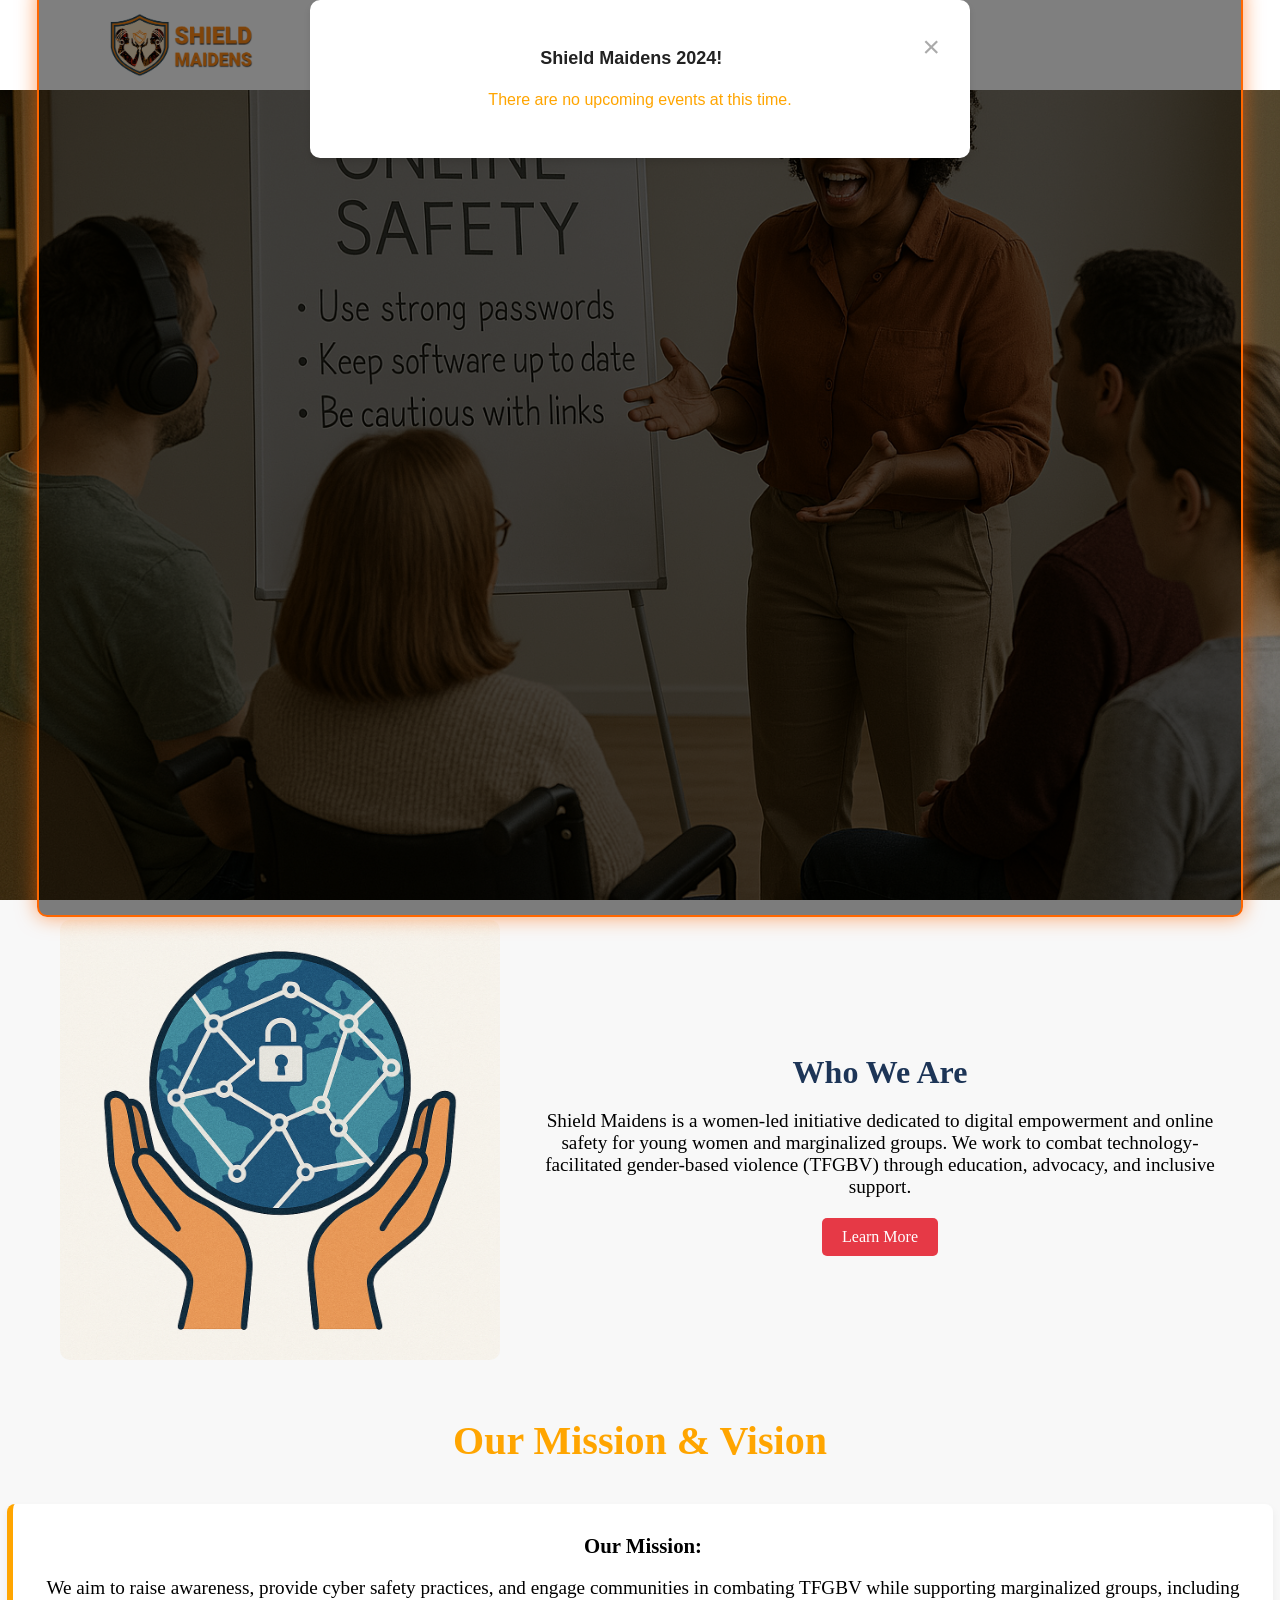
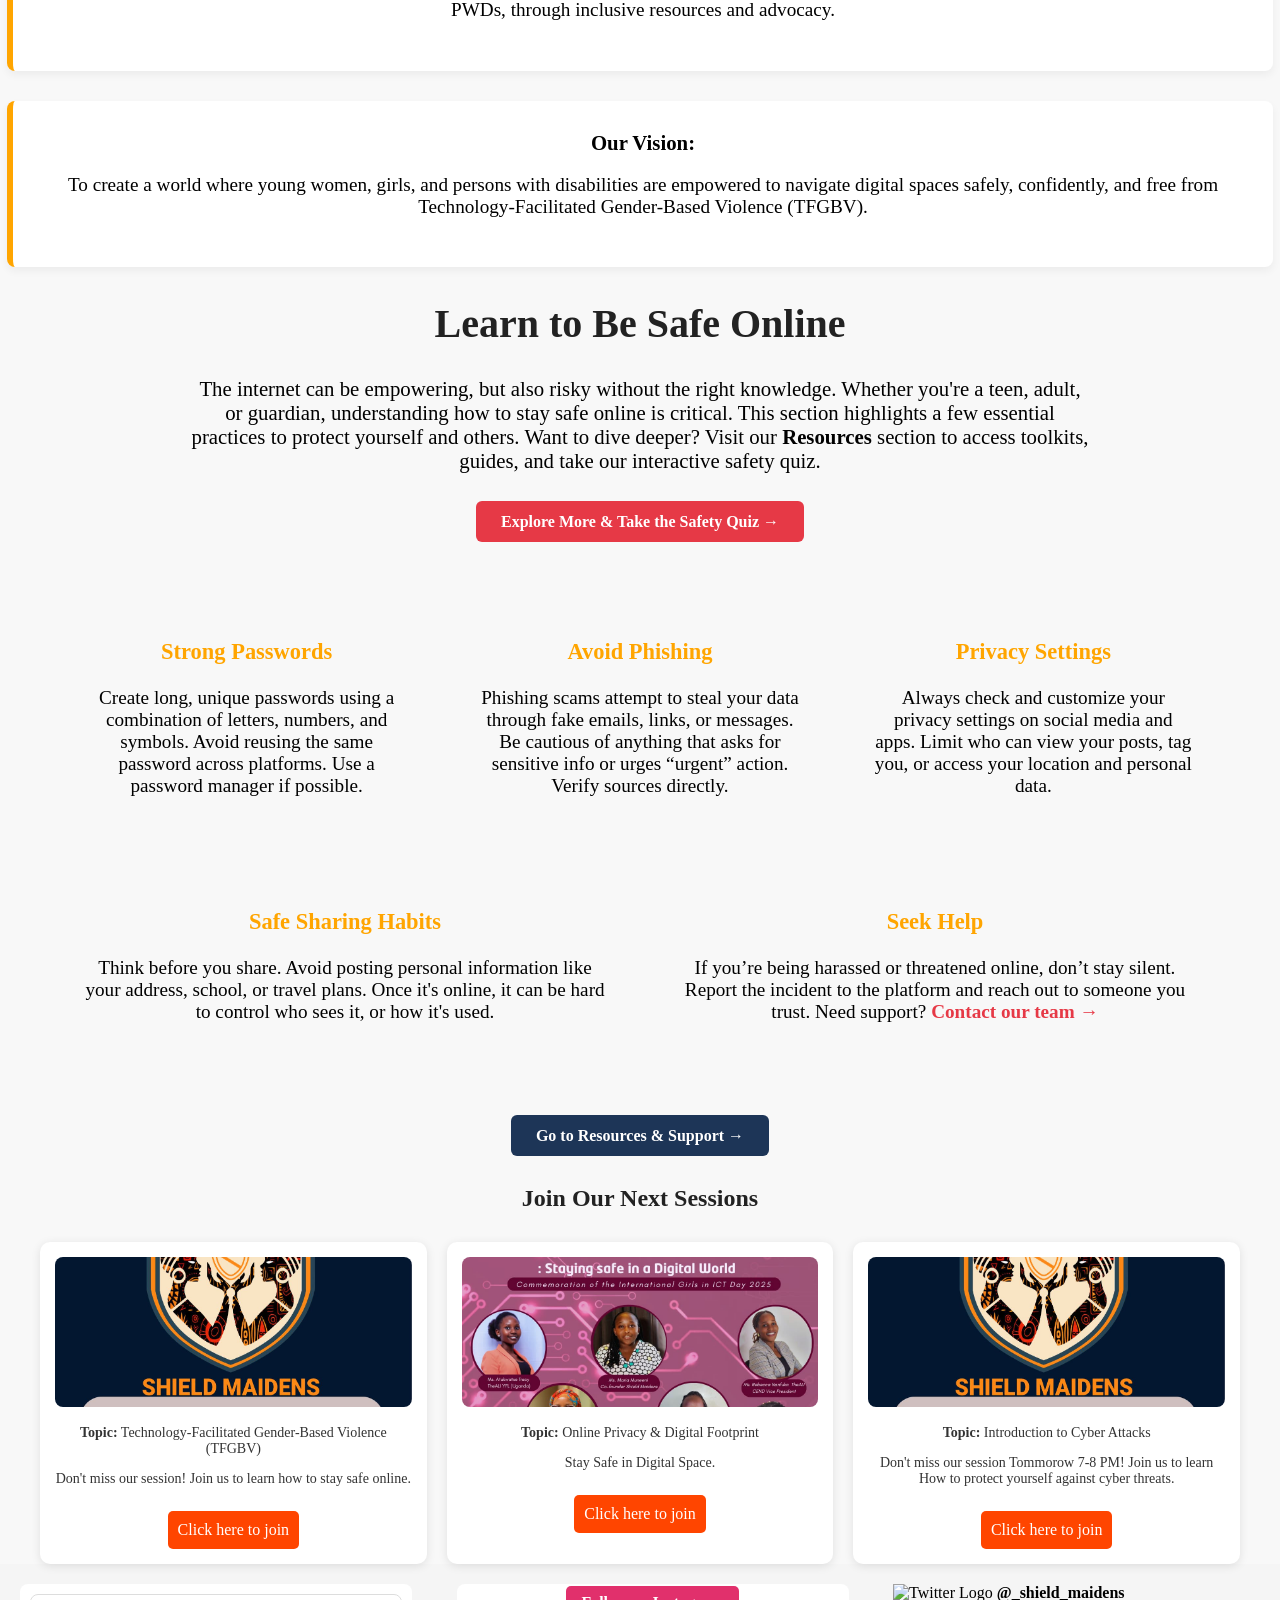
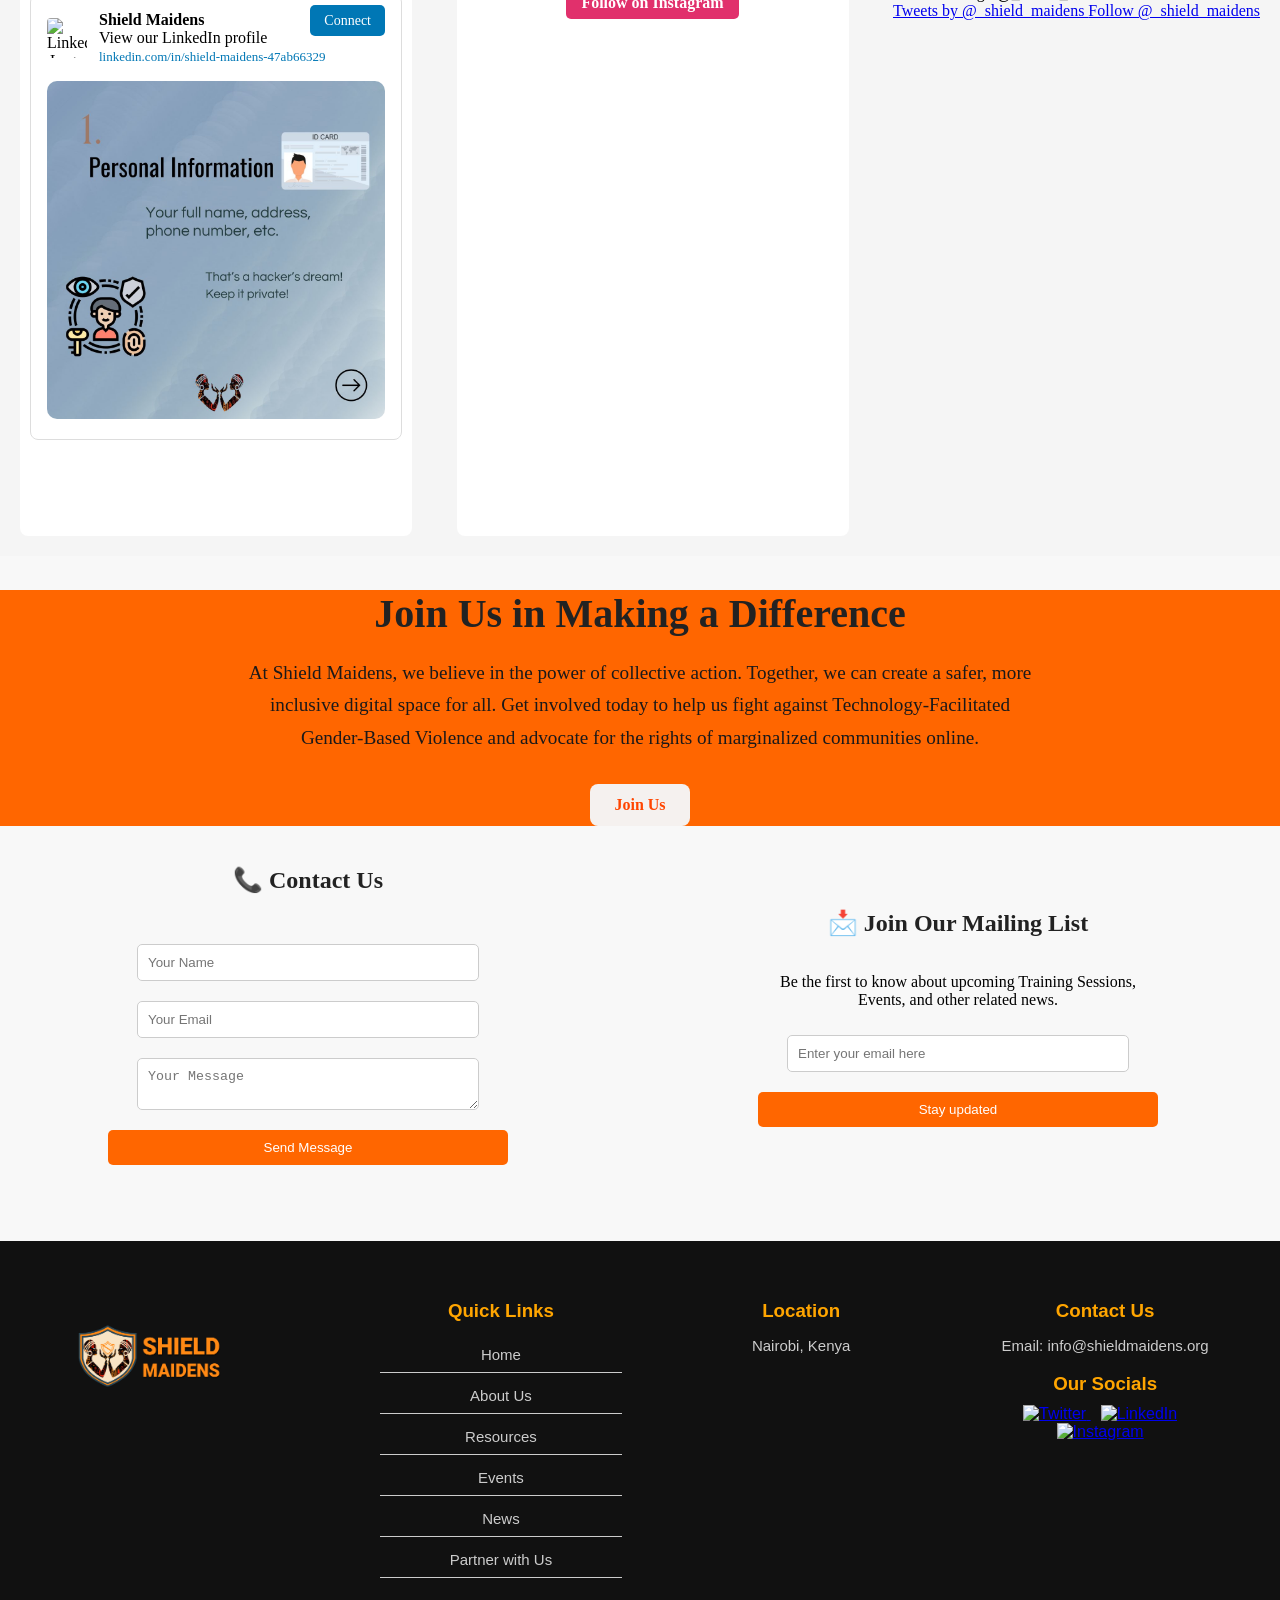
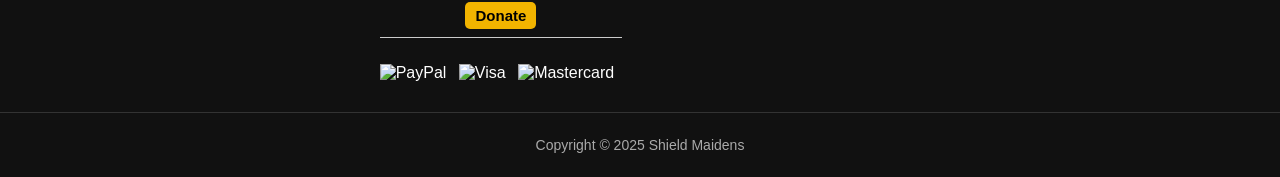
==== commit 029f66af: "Added new images, updated pages, and improved event scripts" ====
--- a/index.html
+++ b/index.html
@@ -19,7 +19,14 @@
         <a href="index.html" class="logo-link">
             <img src="images/sm_1_nobg.png" alt="Shield Maidens Logo" class="logo" style="height: 150px;">
         </a>
-        
+        <!-- HAMBURGER (shows on mobile) -->
+  <div class="hamburger" onclick="toggleMenu()">&#9776;</div>
+
+  <!-- MOBILE MENU (hidden by default) -->
+  <div class="mobile-nav" id="navMenu">
+    <!-- CANCEL ICON -->
+    <div class="close-btn" onclick="toggleMenu()">✖</div>
+
         <div class="nav-links">
             <a href="index.html">Home</a>
             <a href="about us.html">About Us</a>
--- a/style.css
+++ b/style.css
@@ -1724,66 +1724,101 @@
   background-color: #e63b00;
 }
 
-/* HAMBURGER */
+
+
+/* RESPONSIVE BEHAVIOR */
+/* General styles for the .nav element */
+.nav {
+  width: 80%;
+  margin: 0 auto;
+  padding: 15px;
+}
+
+/* Media query for tablets */
+@media (max-width: 1024px) {
+  .nav {
+    width: 90%; /* Adjust width on tablets */
+  }
+}
+
+/* Media query for small devices (phones) */
+@media (max-width: 768px) {
+  .nav {
+    width: 100%; /* Full width on mobile devices */
+    padding: 10px; /* Optional, adjust padding on smaller screens */
+  }
+}
+
+/* Media query for very small devices (phones in portrait) */
+@media (max-width: 480px) {
+  .nav {
+    width: 100%; /* Full width for very small screens */
+    padding: 5px; /* Further adjust padding if necessary */
+  }
+}
+
+/* ===== Desktop default nav stays the same ===== */
 .hamburger {
   display: none;
-  font-size: 28px;
+  font-size: 2rem;
   cursor: pointer;
-  color: #ff4500;
-  z-index: 1001;
-}
-
-/* SIDE MENU (hidden by default) */
-.side-menu {
-  position: fixed;
-  top: 0;
-  left: -100%;
-  width: 250px;
-  height: 100%;
-  background-color: white;
-  box-shadow: 2px 0 6px rgba(0,0,0,0.2);
-  padding: 20px;
-  z-index: 1002;
-  display: flex;
-  flex-direction: column;
-  gap: 15px;
-  transition: left 0.3s ease;
-}
-
-.side-menu.open {
-  left: 0;
-}
-
-.side-menu .close-btn {
-  font-size: 26px;
-  cursor: pointer;
-  align-self: flex-end;
-  margin-bottom: 20px;
-}
-
-/* OVERLAY */
-.menu-overlay {
-  display: none;
-  position: fixed;
-  top: 0;
-  left: 0;
-  width: 100%;
-  height: 100%;
-  background-color: rgba(0, 0, 0, 0.4);
-  z-index: 1000;
-}
-
-.menu-overlay.active {
-  display: block;
-}
-
-/* RESPONSIVE BEHAVIOR */
+}
+
+.mobile-nav {
+  display: none; /* hidden by default */
+}
+
+/* ===== Mobile View ===== */
 @media (max-width: 768px) {
-  .nav-links {
-    display: none;
-  }
-
   .hamburger {
     display: block;
   }
-}
+
+  .mobile-nav {
+    position: fixed;
+    top: 0;
+    left: 0;
+    background: white;
+    width: 100%;
+    height: 100%;
+    display: flex;
+    flex-direction: column;
+    padding: 50px 20px;
+    z-index: 1000;
+    gap: 20px;
+    box-shadow: 0 0 10px rgba(0,0,0,0.1);
+  }
+
+  .mobile-nav a {
+    font-size: 1.2rem;
+    color: black;
+    text-decoration: none;
+  }
+
+  .mobile-nav .highlight {
+    background: #ff3366;
+    color: white;
+    padding: 10px;
+    border-radius: 5px;
+  }
+
+  .mobile-nav .dropdown-content {
+    position: static;
+    box-shadow: none;
+  }
+
+  .mobile-nav.hide {
+    display: none;
+  }
+
+  .close-btn {
+    font-size: 2rem;
+    align-self: flex-end;
+    cursor: pointer;
+  }
+
+  /* Hide desktop .nav-links if needed */
+  .nav-links {
+    display: none !important;
+  }
+}
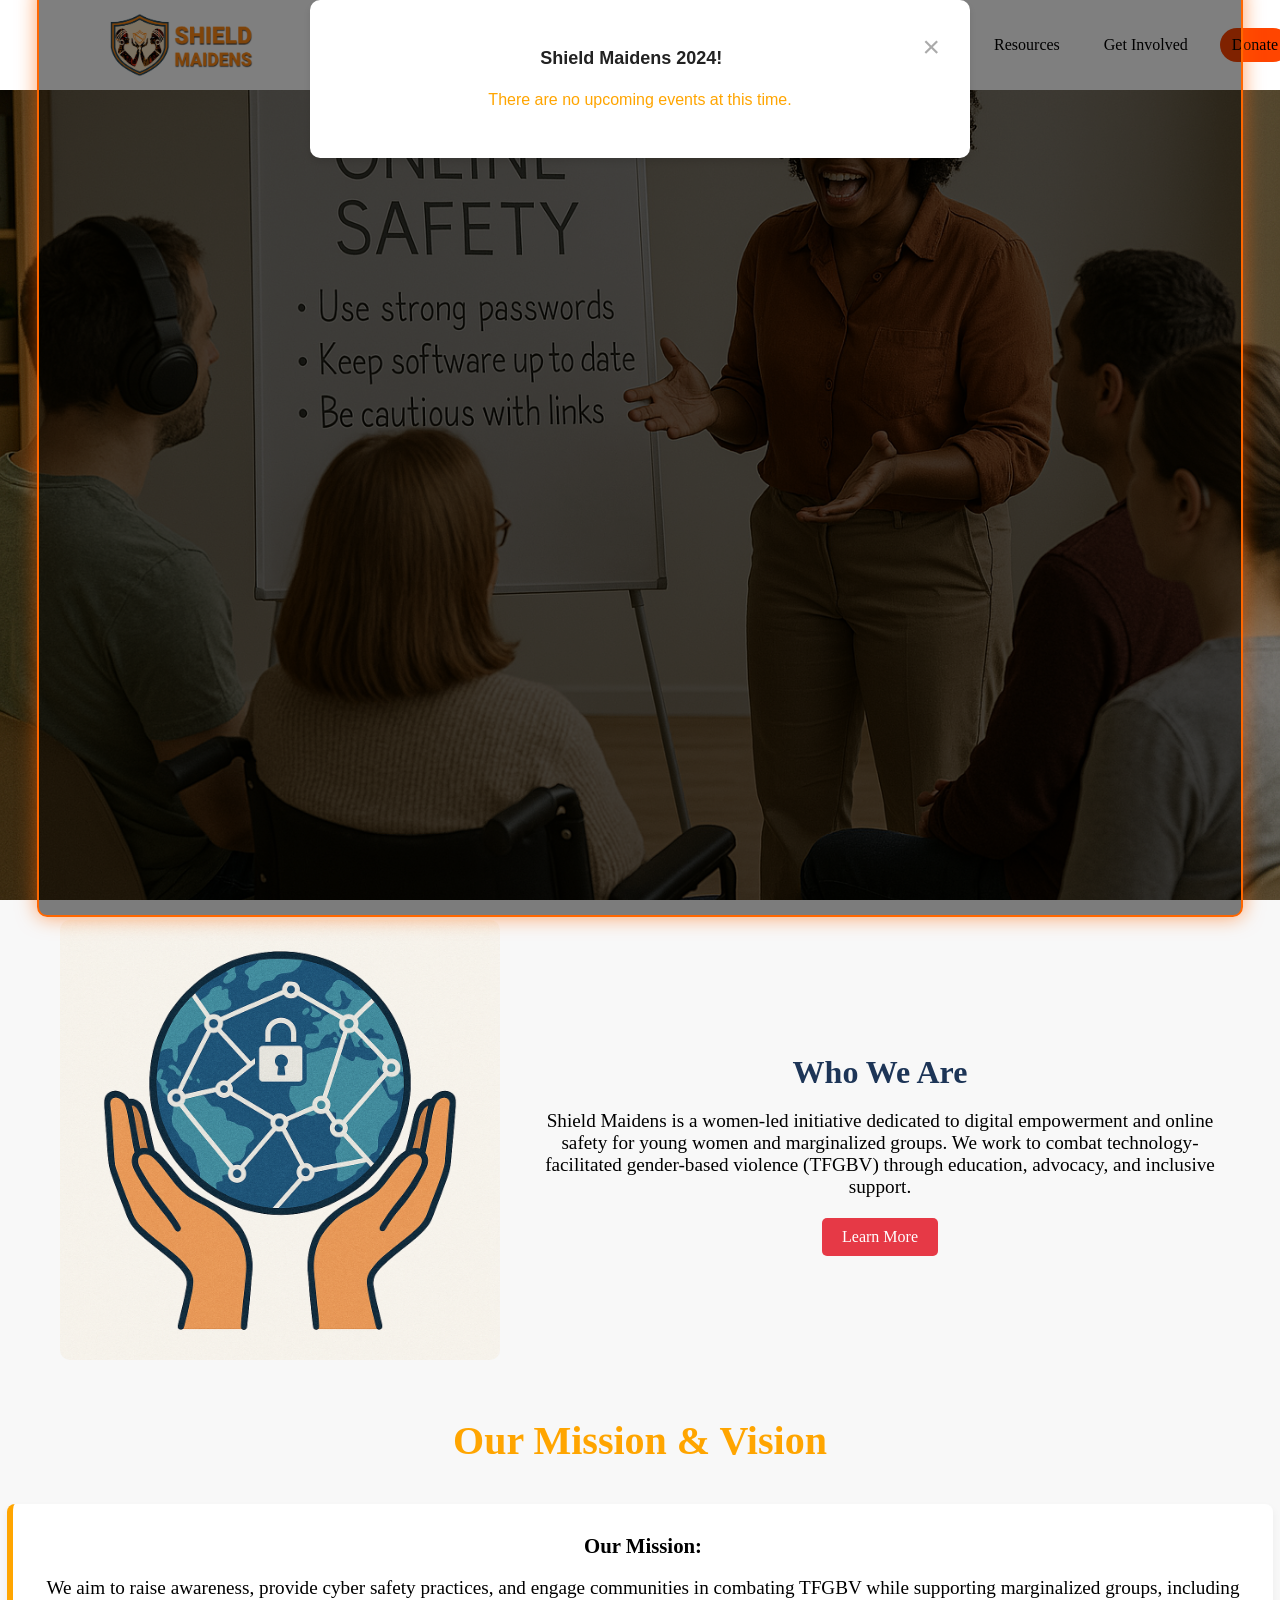
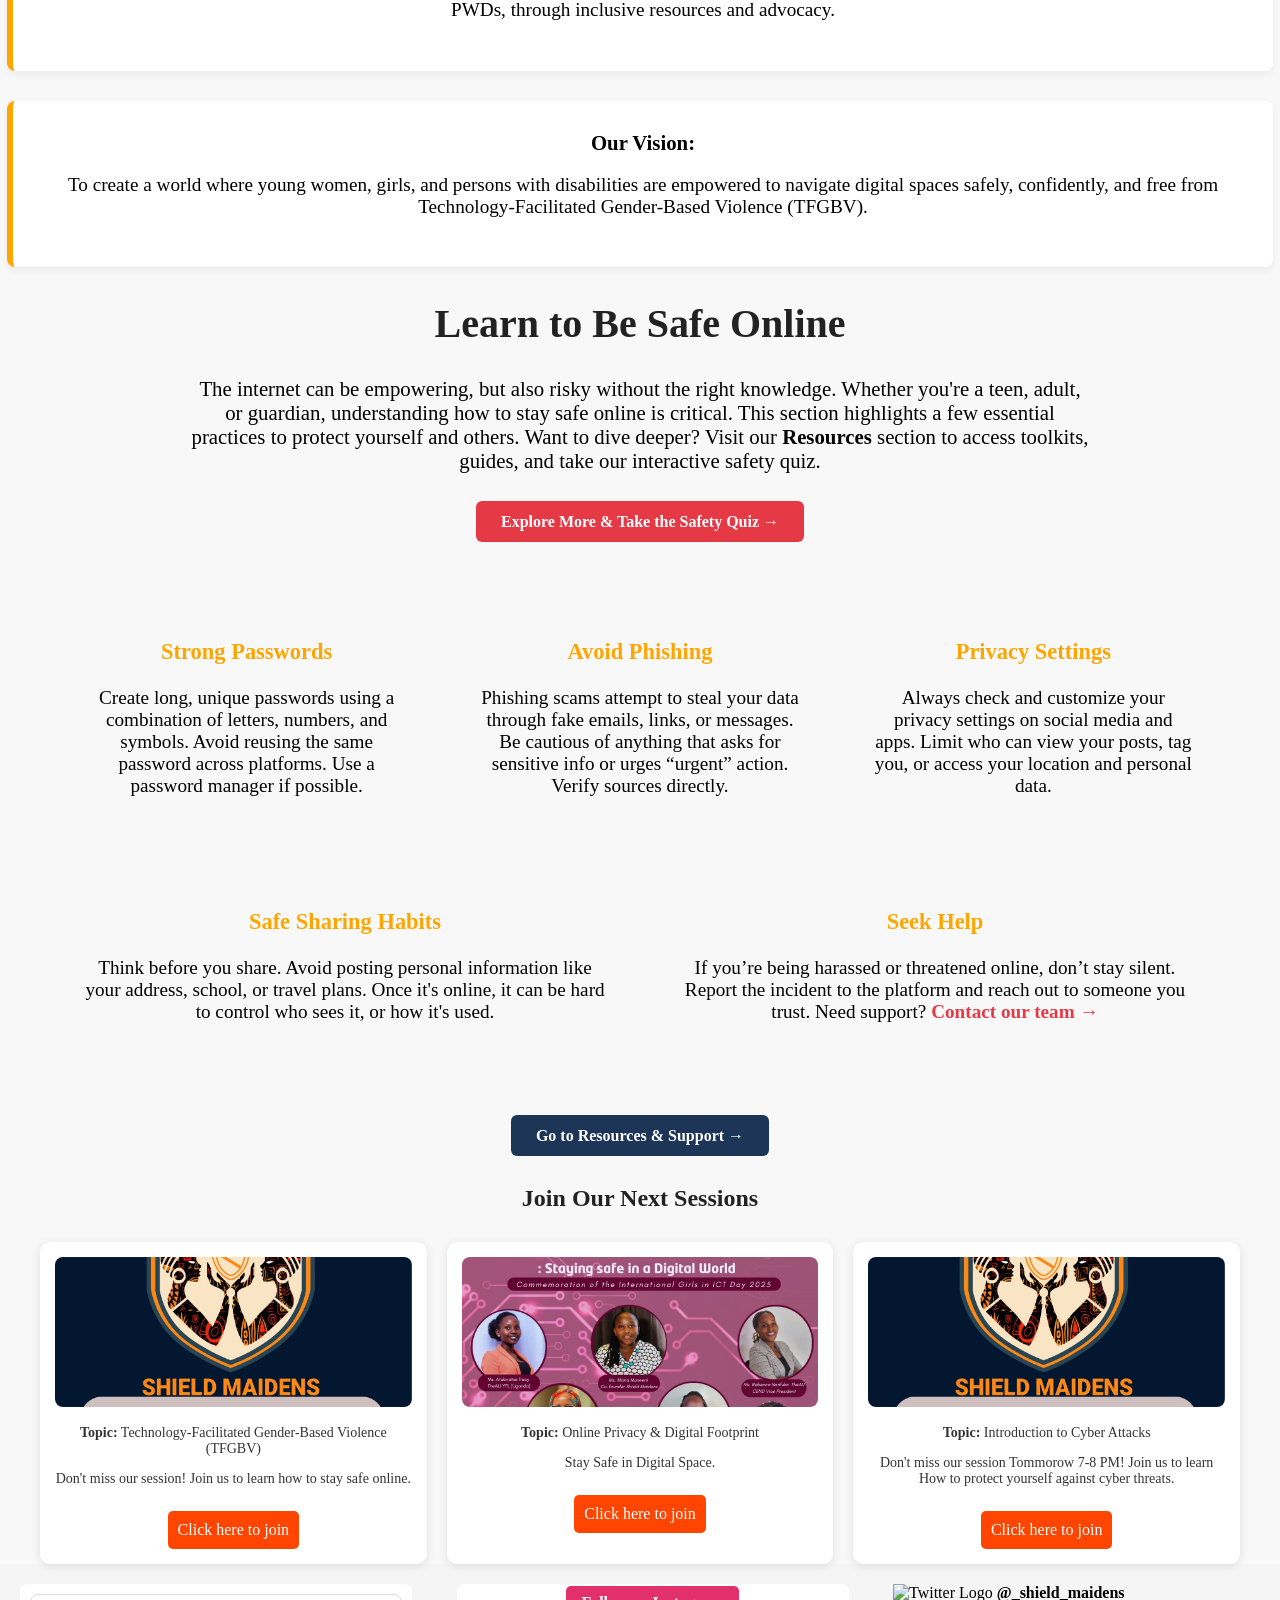
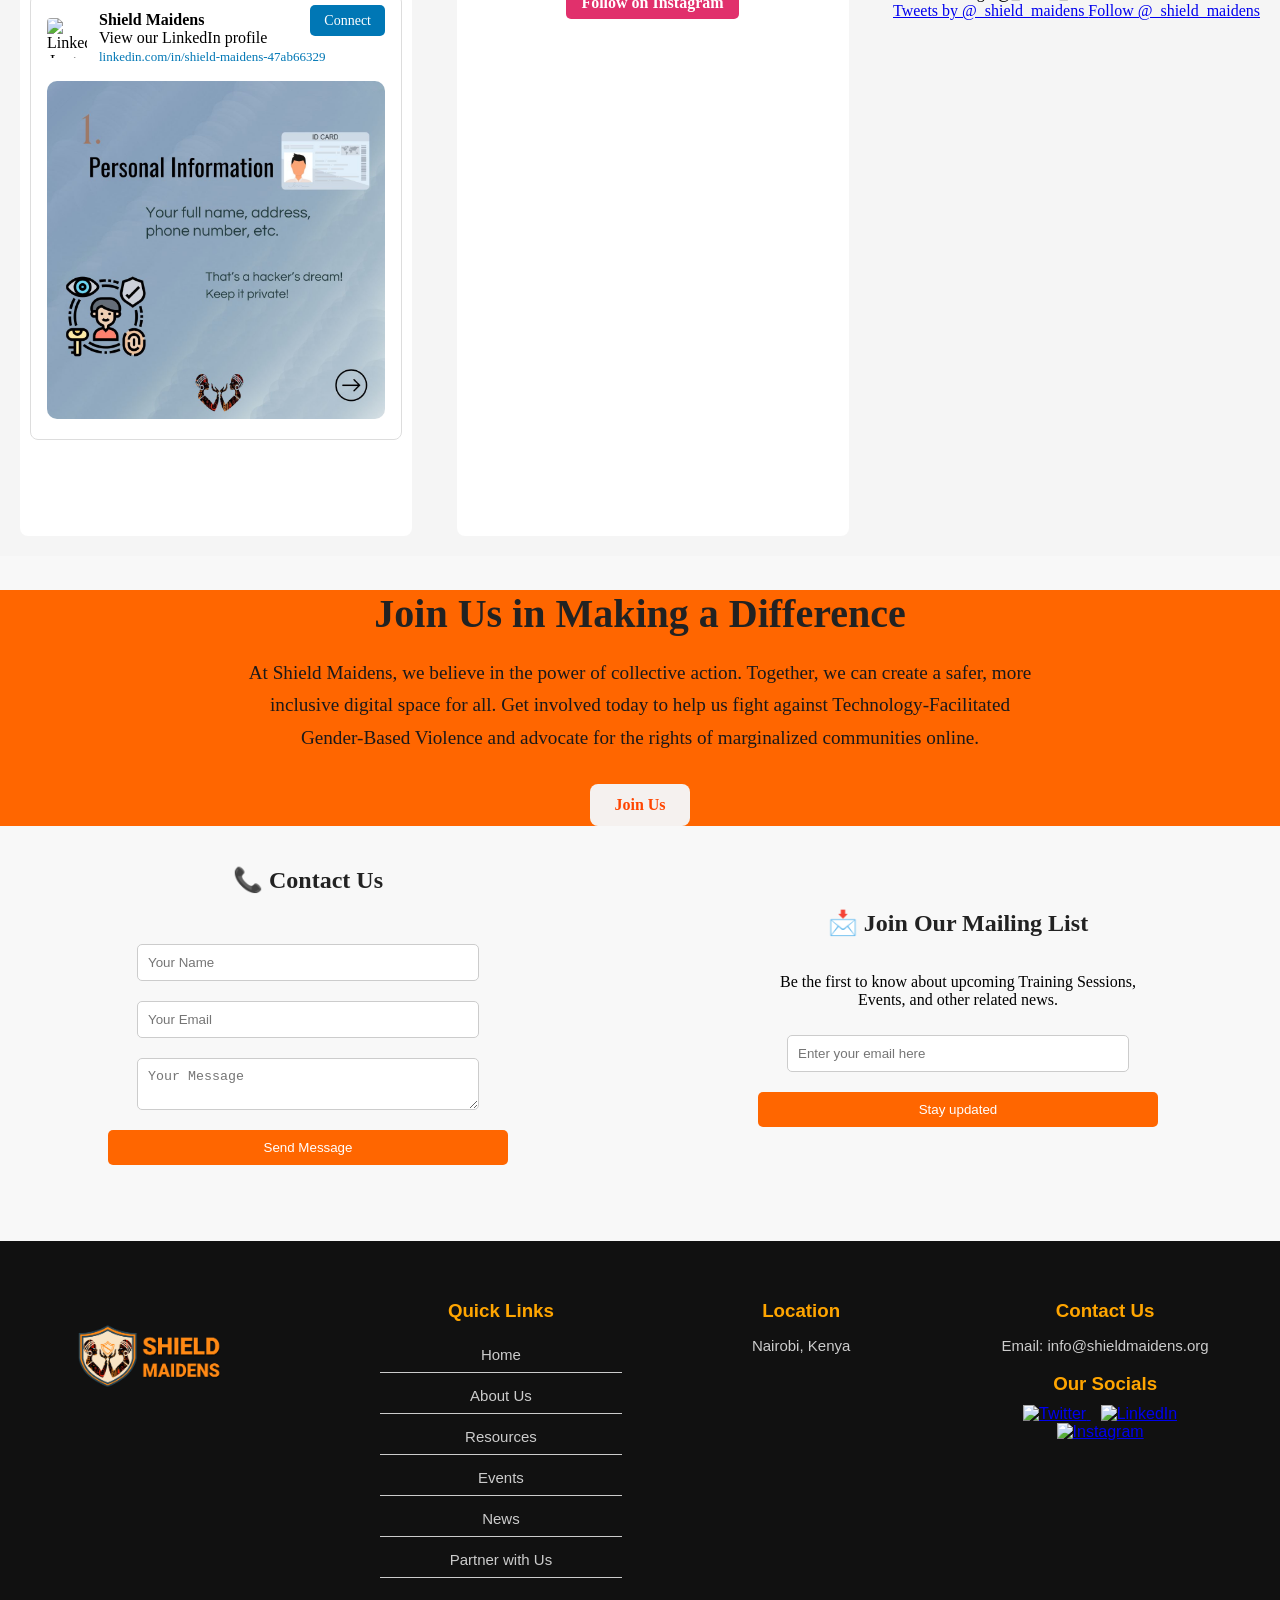
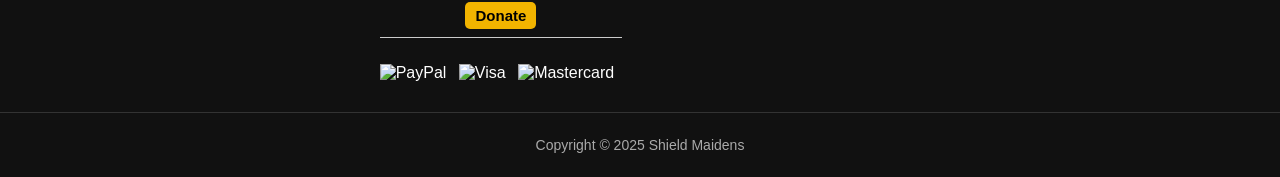
==== commit ddecce0a: "Added new images, updated pages, and improved event scripts" ====
--- a/index.html
+++ b/index.html
@@ -19,14 +19,7 @@
         <a href="index.html" class="logo-link">
             <img src="images/sm_1_nobg.png" alt="Shield Maidens Logo" class="logo" style="height: 150px;">
         </a>
-        <!-- HAMBURGER (shows on mobile) -->
-  <div class="hamburger" onclick="toggleMenu()">&#9776;</div>
-
-  <!-- MOBILE MENU (hidden by default) -->
-  <div class="mobile-nav" id="navMenu">
-    <!-- CANCEL ICON -->
-    <div class="close-btn" onclick="toggleMenu()">✖</div>
-
+        
         <div class="nav-links">
             <a href="index.html">Home</a>
             <a href="about us.html">About Us</a>
--- a/style.css
+++ b/style.css
@@ -1757,68 +1757,3 @@
   }
 }
 
-/* ===== Desktop default nav stays the same ===== */
-.hamburger {
-  display: none;
-  font-size: 2rem;
-  cursor: pointer;
-}
-
-.mobile-nav {
-  display: none; /* hidden by default */
-}
-
-/* ===== Mobile View ===== */
-@media (max-width: 768px) {
-  .hamburger {
-    display: block;
-  }
-
-  .mobile-nav {
-    position: fixed;
-    top: 0;
-    left: 0;
-    background: white;
-    width: 100%;
-    height: 100%;
-    display: flex;
-    flex-direction: column;
-    padding: 50px 20px;
-    z-index: 1000;
-    gap: 20px;
-    box-shadow: 0 0 10px rgba(0,0,0,0.1);
-  }
-
-  .mobile-nav a {
-    font-size: 1.2rem;
-    color: black;
-    text-decoration: none;
-  }
-
-  .mobile-nav .highlight {
-    background: #ff3366;
-    color: white;
-    padding: 10px;
-    border-radius: 5px;
-  }
-
-  .mobile-nav .dropdown-content {
-    position: static;
-    box-shadow: none;
-  }
-
-  .mobile-nav.hide {
-    display: none;
-  }
-
-  .close-btn {
-    font-size: 2rem;
-    align-self: flex-end;
-    cursor: pointer;
-  }
-
-  /* Hide desktop .nav-links if needed */
-  .nav-links {
-    display: none !important;
-  }
-}
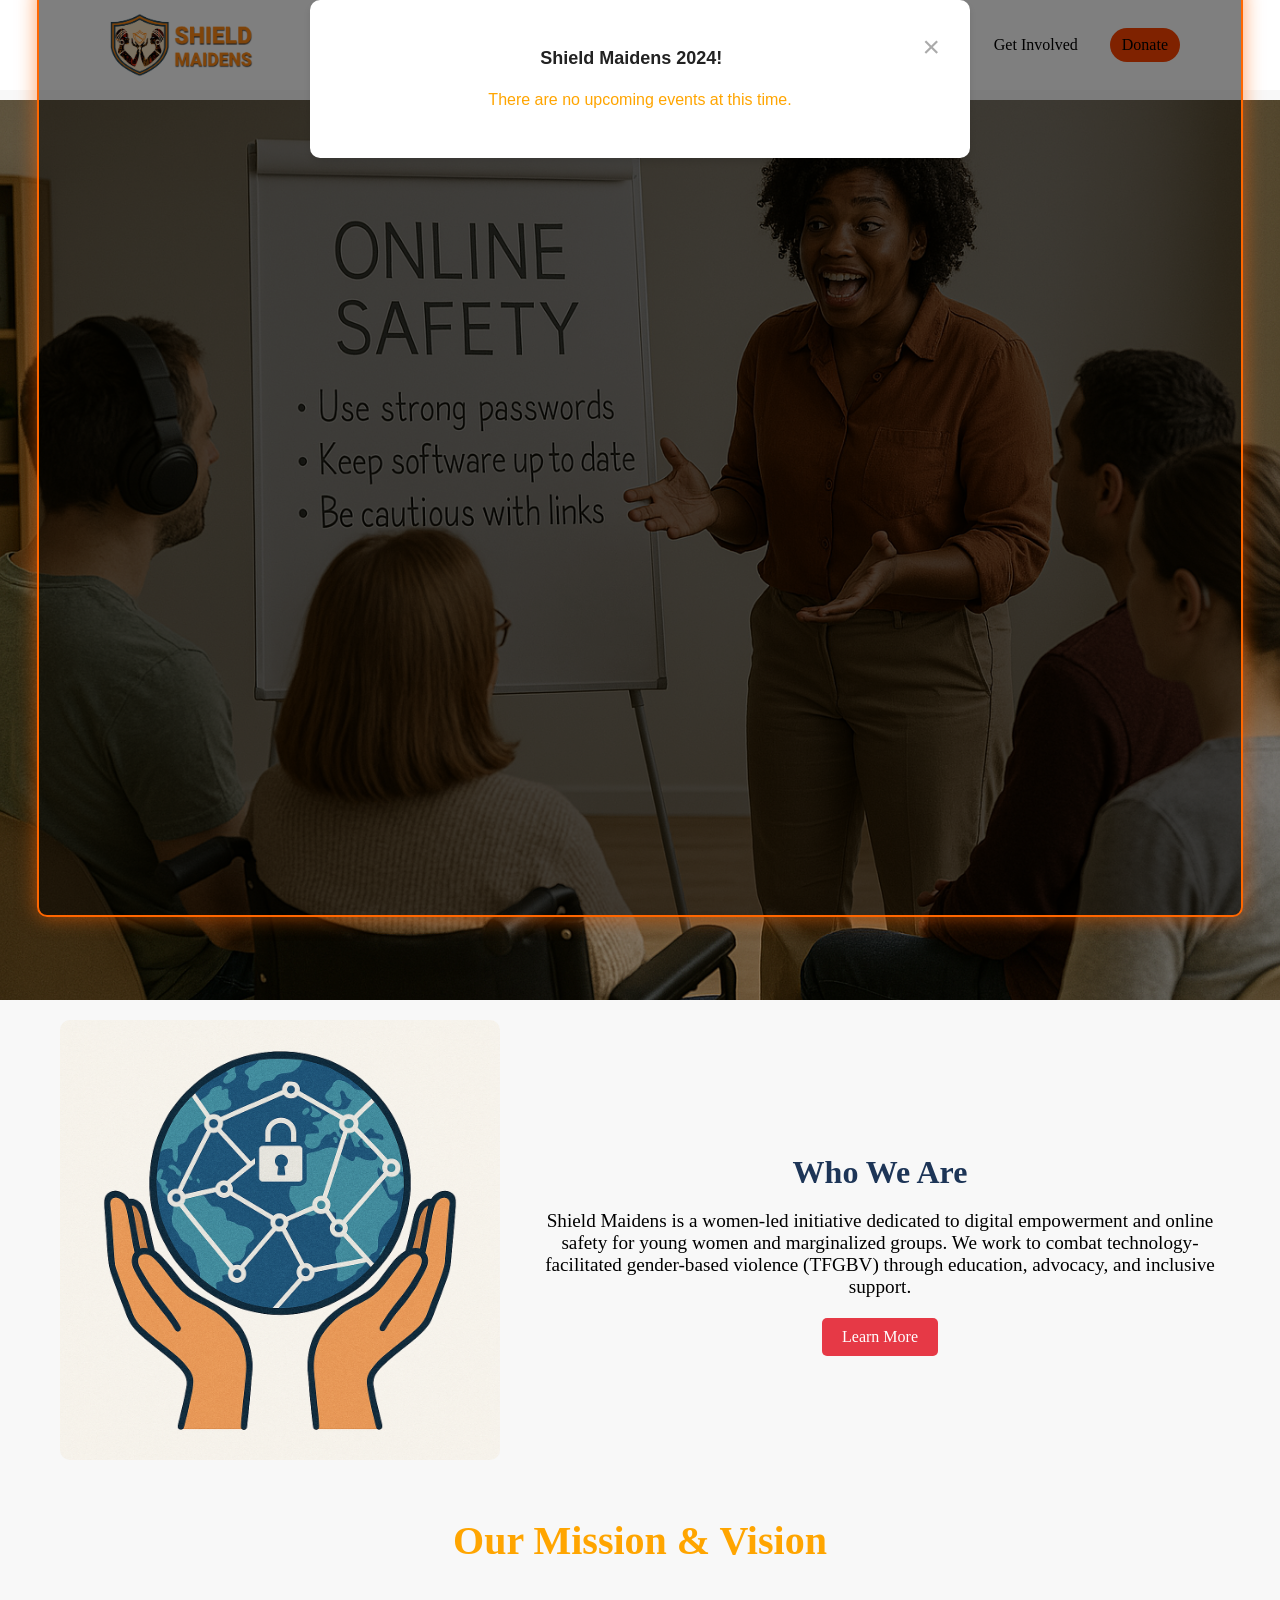
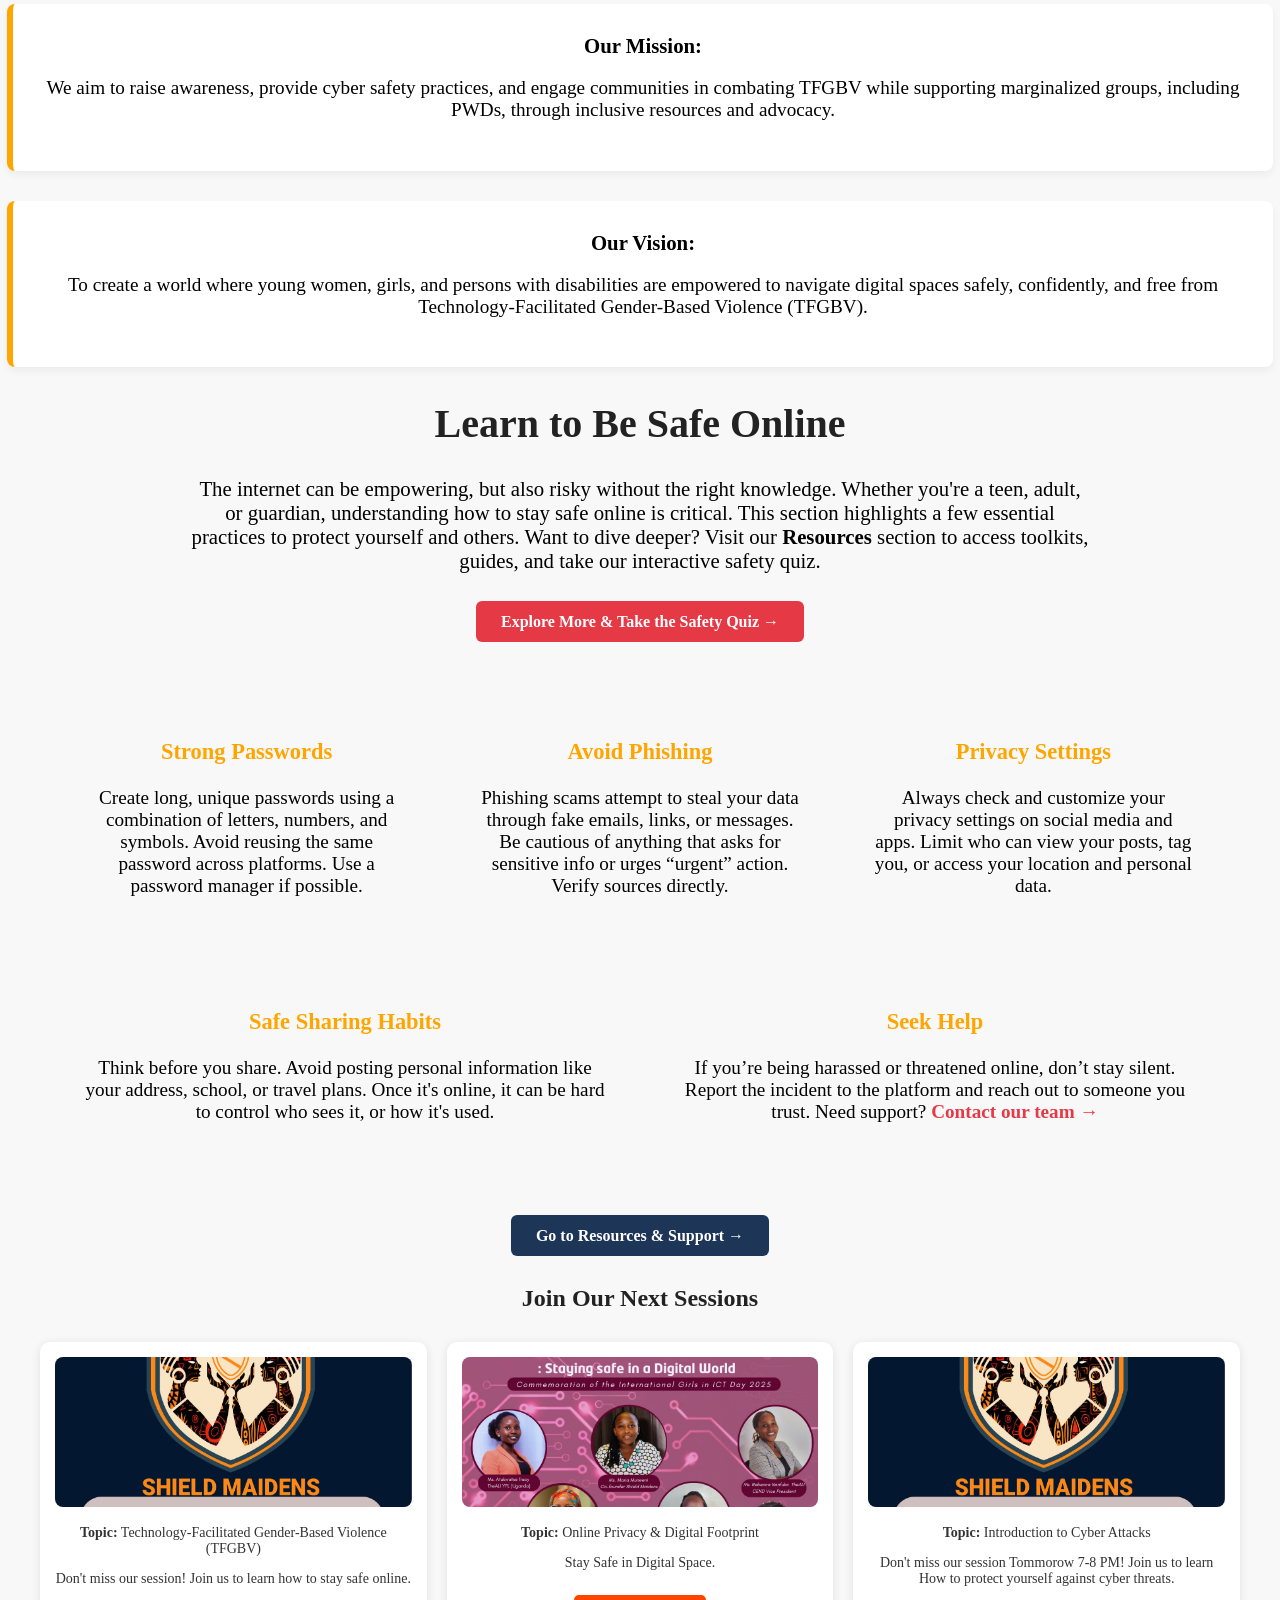
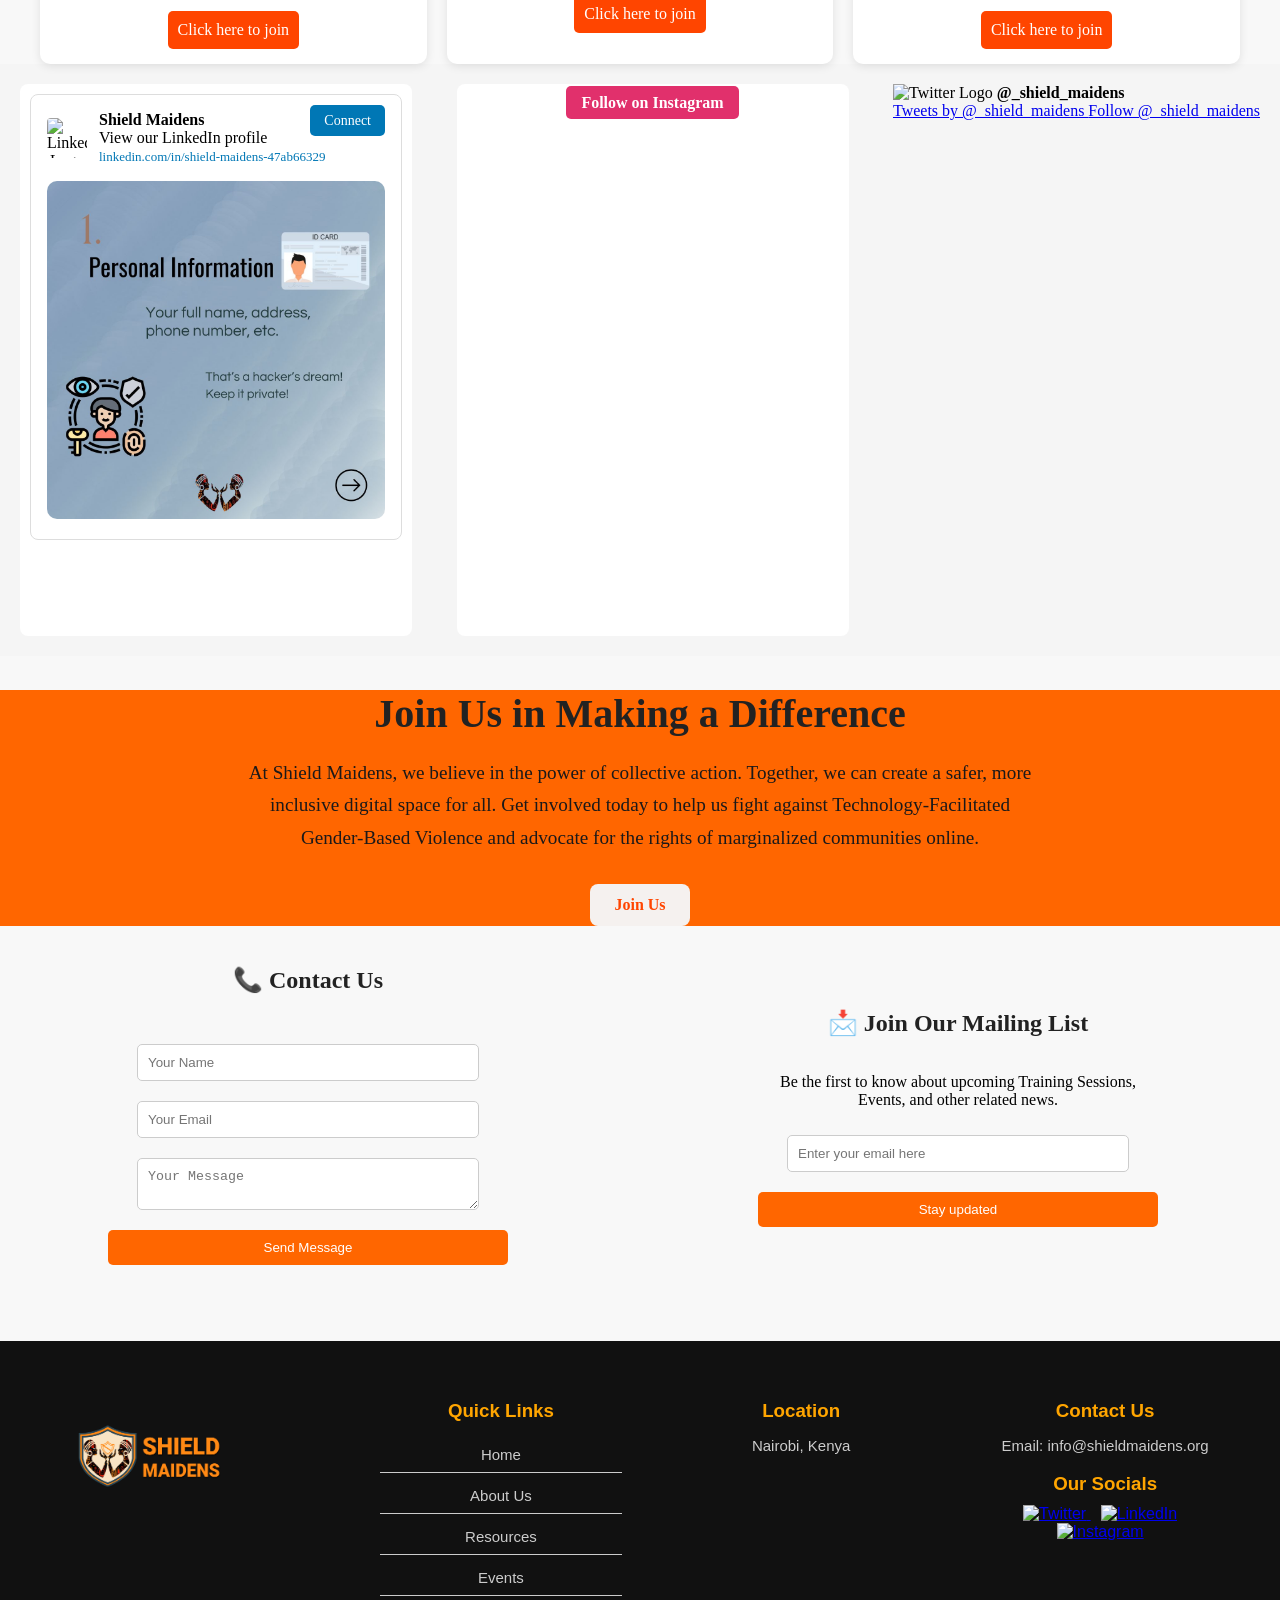
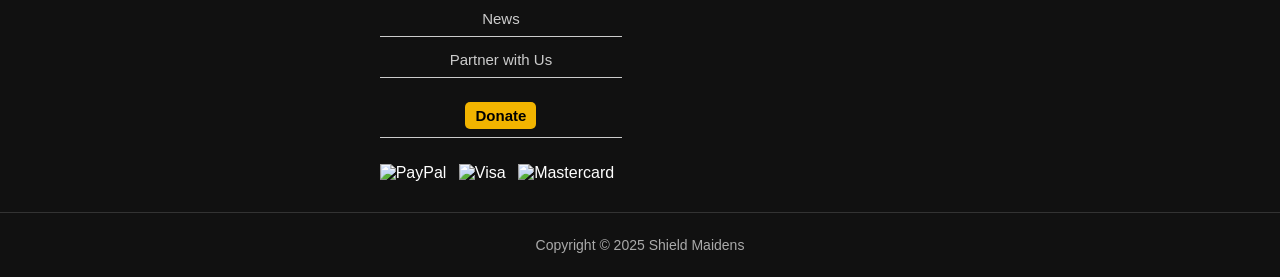
==== commit f6f8652e: "Update pages and add partner images" ====
--- a/index.html
+++ b/index.html
@@ -9,6 +9,7 @@
 <link rel="stylesheet" href="https://cdnjs.cloudflare.com/ajax/libs/font-awesome/6.5.0/css/all.min.css">
 <link href="https://fonts.googleapis.com/css2?family=Poppins:wght@300;400;600&display=swap" rel="stylesheet">
 <style>
+  
   
 </style>
 
--- a/style.css
+++ b/style.css
@@ -113,7 +113,11 @@
     display: flex;
     align-items: center;
     gap: 20px;
-    margin-right: 30px; /* <-- Add this */
+    margin-right: 140px; /* <-- Add this */
+   
+  white-space: nowrap; /* prevents breaking into 2 lines */
+  
+  
 }
 
 /* Navigation links */
@@ -950,11 +954,7 @@
 
 
 /* CSS */
-html, body {
-  margin: 0;
-  padding: 0;
-  height: 100%;
-}
+
 
 .hero-alt {
   height: 100vh;
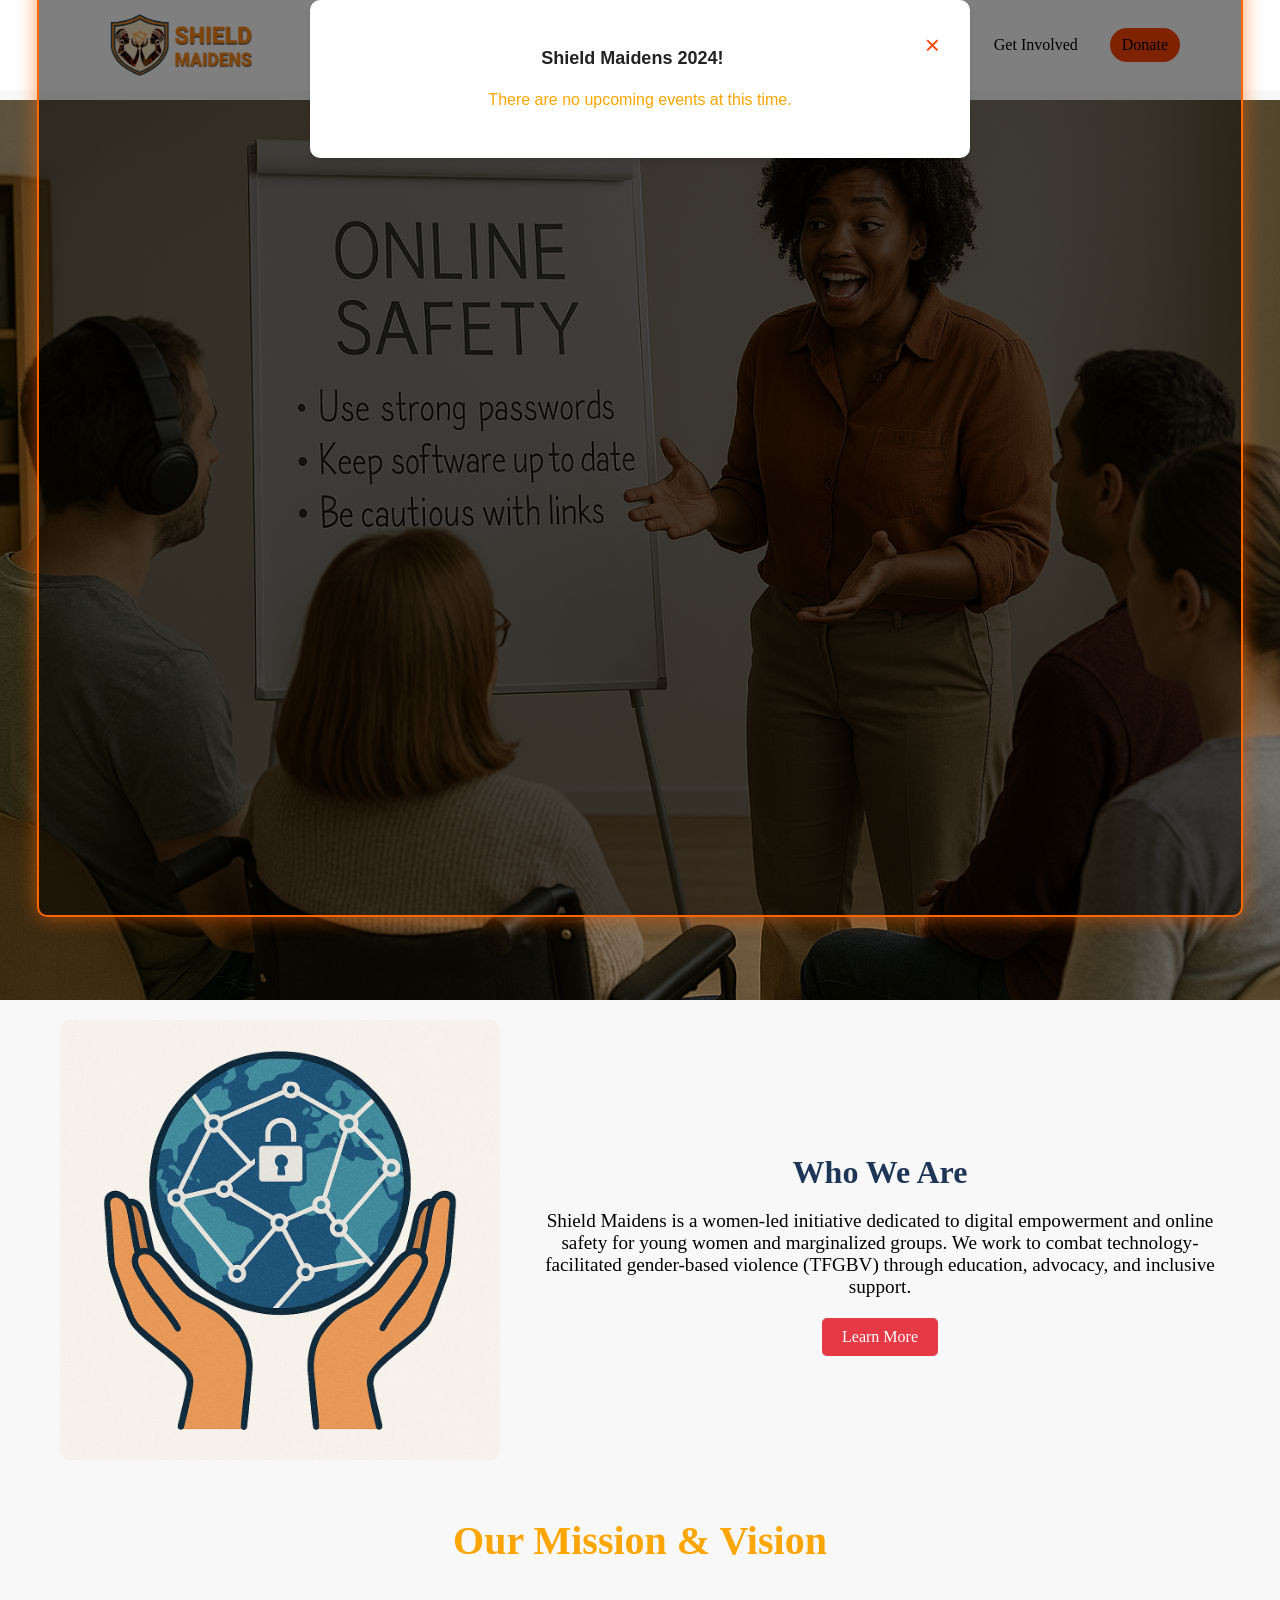
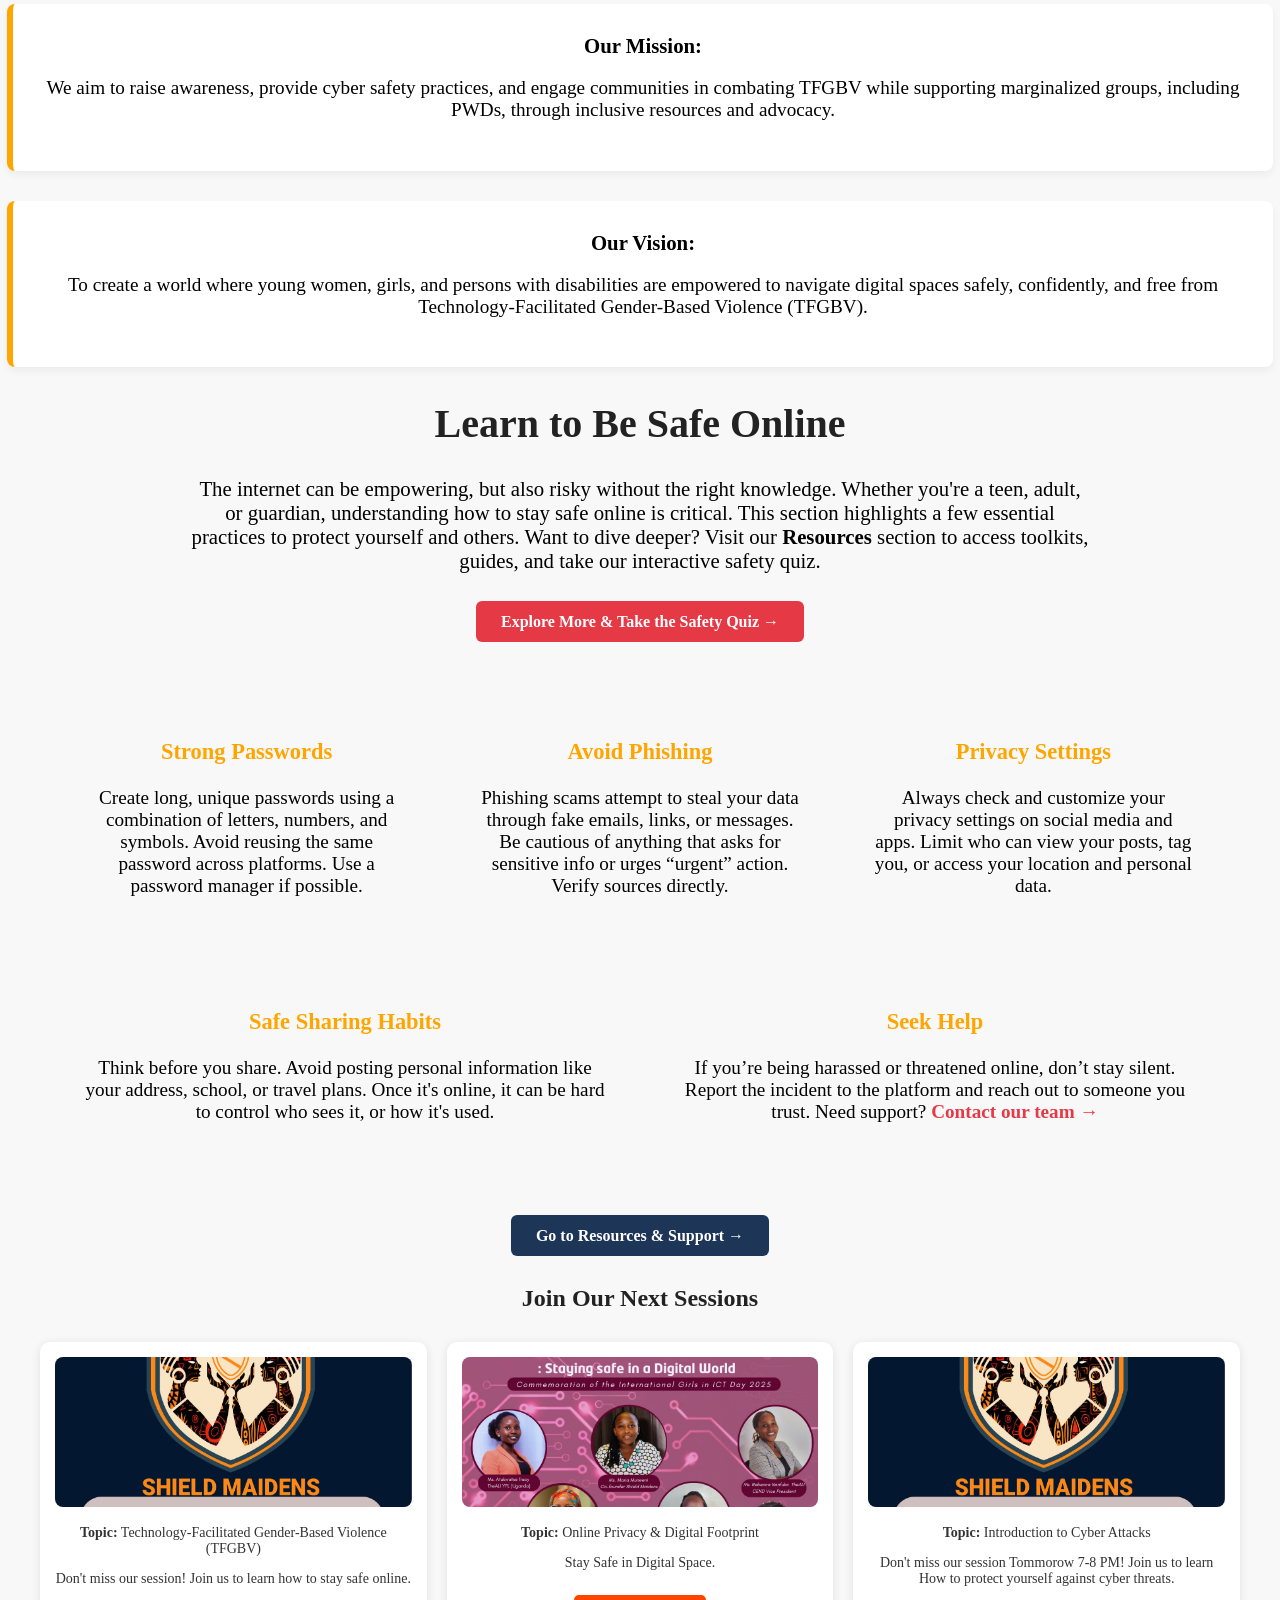
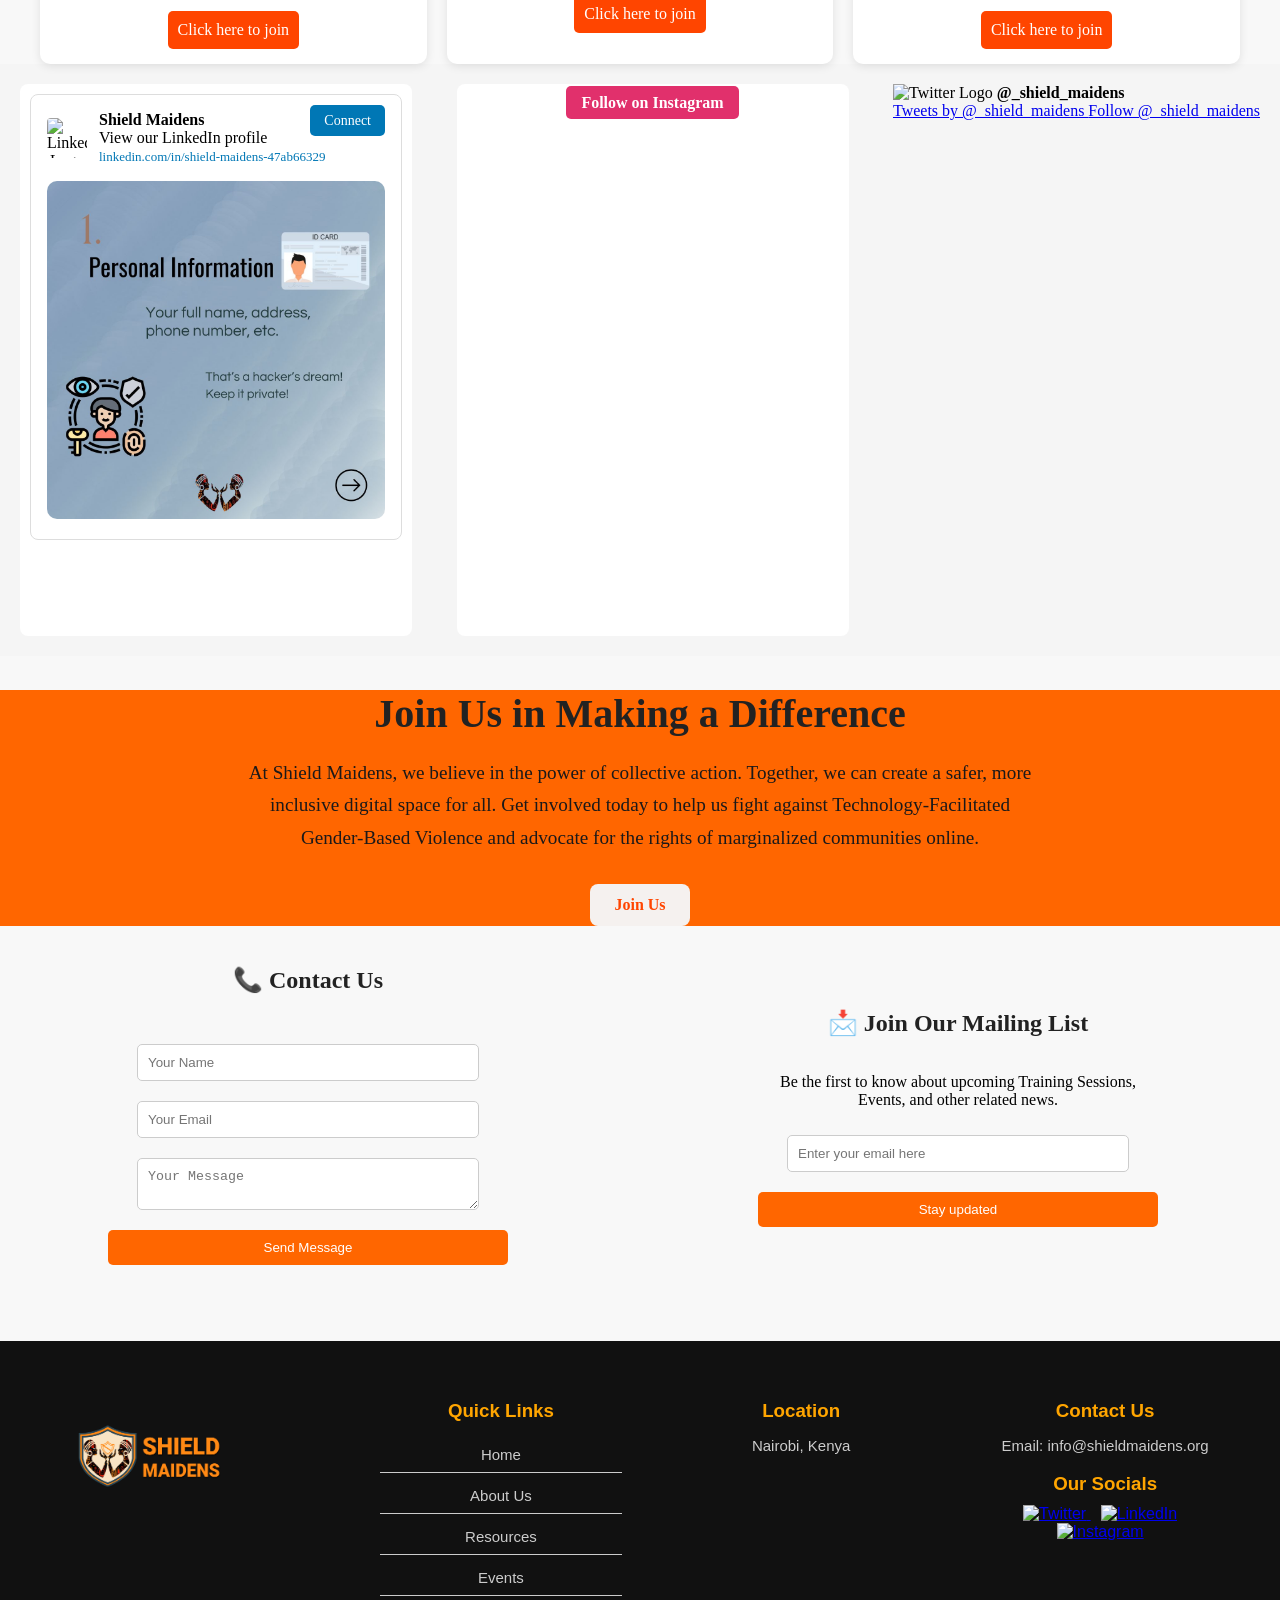
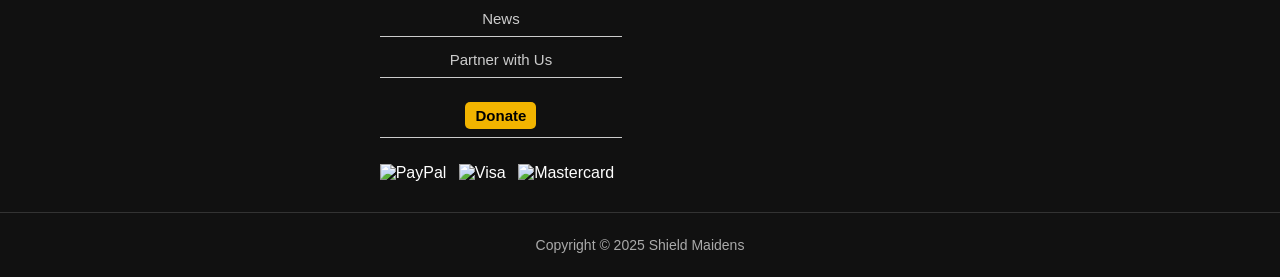
==== commit 3401d13e: "Update about us, index, style; add irene.png" ====
--- a/index.html
+++ b/index.html
@@ -37,7 +37,27 @@
             <a href="donate.html" class="highlight">Donate</a>
         </div>
     </nav>
-    
+    <!-- Hamburger Icon (Mobile Only) -->
+<div class="hamburger" onclick="openMenu()">
+  <i class="fas fa-bars"></i>
+</div>
+
+<!-- Mobile Sidebar Menu -->
+<div id="mobileMenu" class="mobile-menu">
+  <div class="menu-header">
+    <span class="close-btn" onclick="closeMenu()">&times;</span>
+  </div>
+  <ul>
+    <li><a href="index.html">Home</a></li>
+    <li><a href="about us.html">About Us</a></li>
+    <li><a href="resource&support.html">Resources</a></li>
+    <li><a href="events.html">Events</a></li>
+    <li><a href="news.html">News</a></li>
+    <li><a href="partner.html">Partner with Us</a></li>
+    <li><a href="donate.html" class="highlight">Donate</a></li>
+  </ul>
+</div>
+
     
     <div id="eventPopup" class="popup">
     <div class="popup-content">
@@ -373,7 +393,16 @@
       </div>
   </footer>
   
-    
+  <script>
+    function openMenu() {
+      document.getElementById("mobileMenu").classList.add("active");
+    }
+  
+    function closeMenu() {
+      document.getElementById("mobileMenu").classList.remove("active");
+    }
+  </script>
+  
 
 
     <script src="script.js"></script>
--- a/style.css
+++ b/style.css
@@ -1757,3 +1757,89 @@
   }
 }
 
+/* Hamburger Icon (Mobile Only) */
+.hamburger {
+  display: none;
+  position: fixed;
+  top: 20px;
+  right: 20px;
+  font-size: 28px;
+  color: #ff4500;
+  z-index: 1100;
+  cursor: pointer;
+}
+
+/* Sidebar Menu */
+.mobile-menu {
+  position: fixed;
+  top: 0;
+  left: -100%;
+  width: 75%;
+  max-width: 280px;
+  height: 100vh;
+  background-color: white;
+  box-shadow: 2px 0 5px rgba(0,0,0,0.2);
+  transition: 0.3s ease-in-out;
+  z-index: 1050;
+  padding: 20px;
+}
+
+.mobile-menu.active {
+  left: 0;
+}
+
+.menu-header {
+  display: flex;
+  justify-content: flex-end;
+}
+
+.close-btn {
+  font-size: 26px;
+  color: #ff4500;
+  cursor: pointer;
+}
+
+.mobile-menu ul {
+  list-style: none;
+  padding: 0;
+  margin-top: 40px;
+}
+
+.mobile-menu ul li {
+  margin-bottom: 15px;
+}
+
+.mobile-menu ul li a {
+  text-decoration: none;
+  font-size: 18px;
+  color: #222;
+}
+
+.mobile-menu ul li a.highlight {
+  background-color: #ff4500;
+  color: white;
+  padding: 10px 15px;
+  border-radius: 20px;
+}
+
+/* Show hamburger and hide desktop links on mobile */
+@media (max-width: 768px) {
+  .hamburger {
+    display: block;
+  }
+
+  .nav-links {
+    display: none !important;
+  }
+
+  nav {
+    display: flex;
+    justify-content: space-between;
+    align-items: center;
+    padding-right: 60px; /* space for hamburger */
+  }
+
+  .logo-link img {
+    height: 45px !important;
+  }
+}
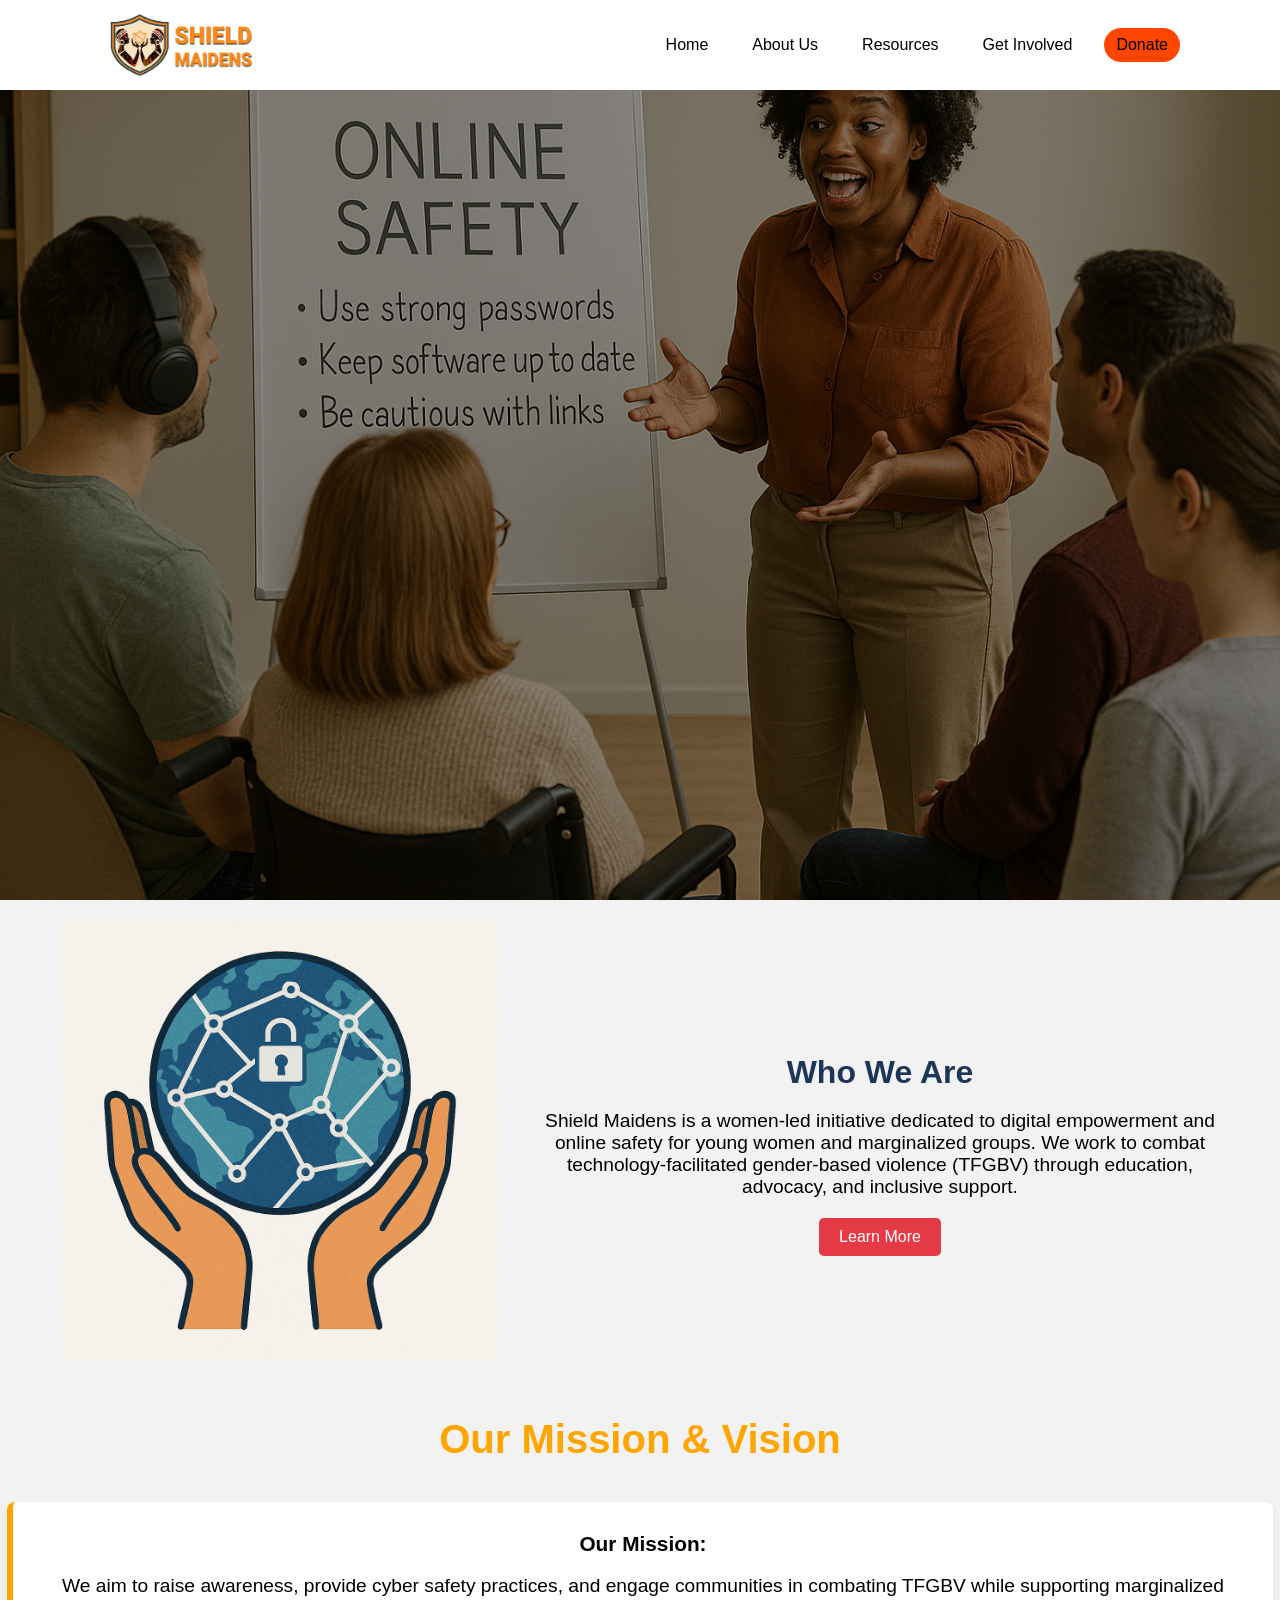
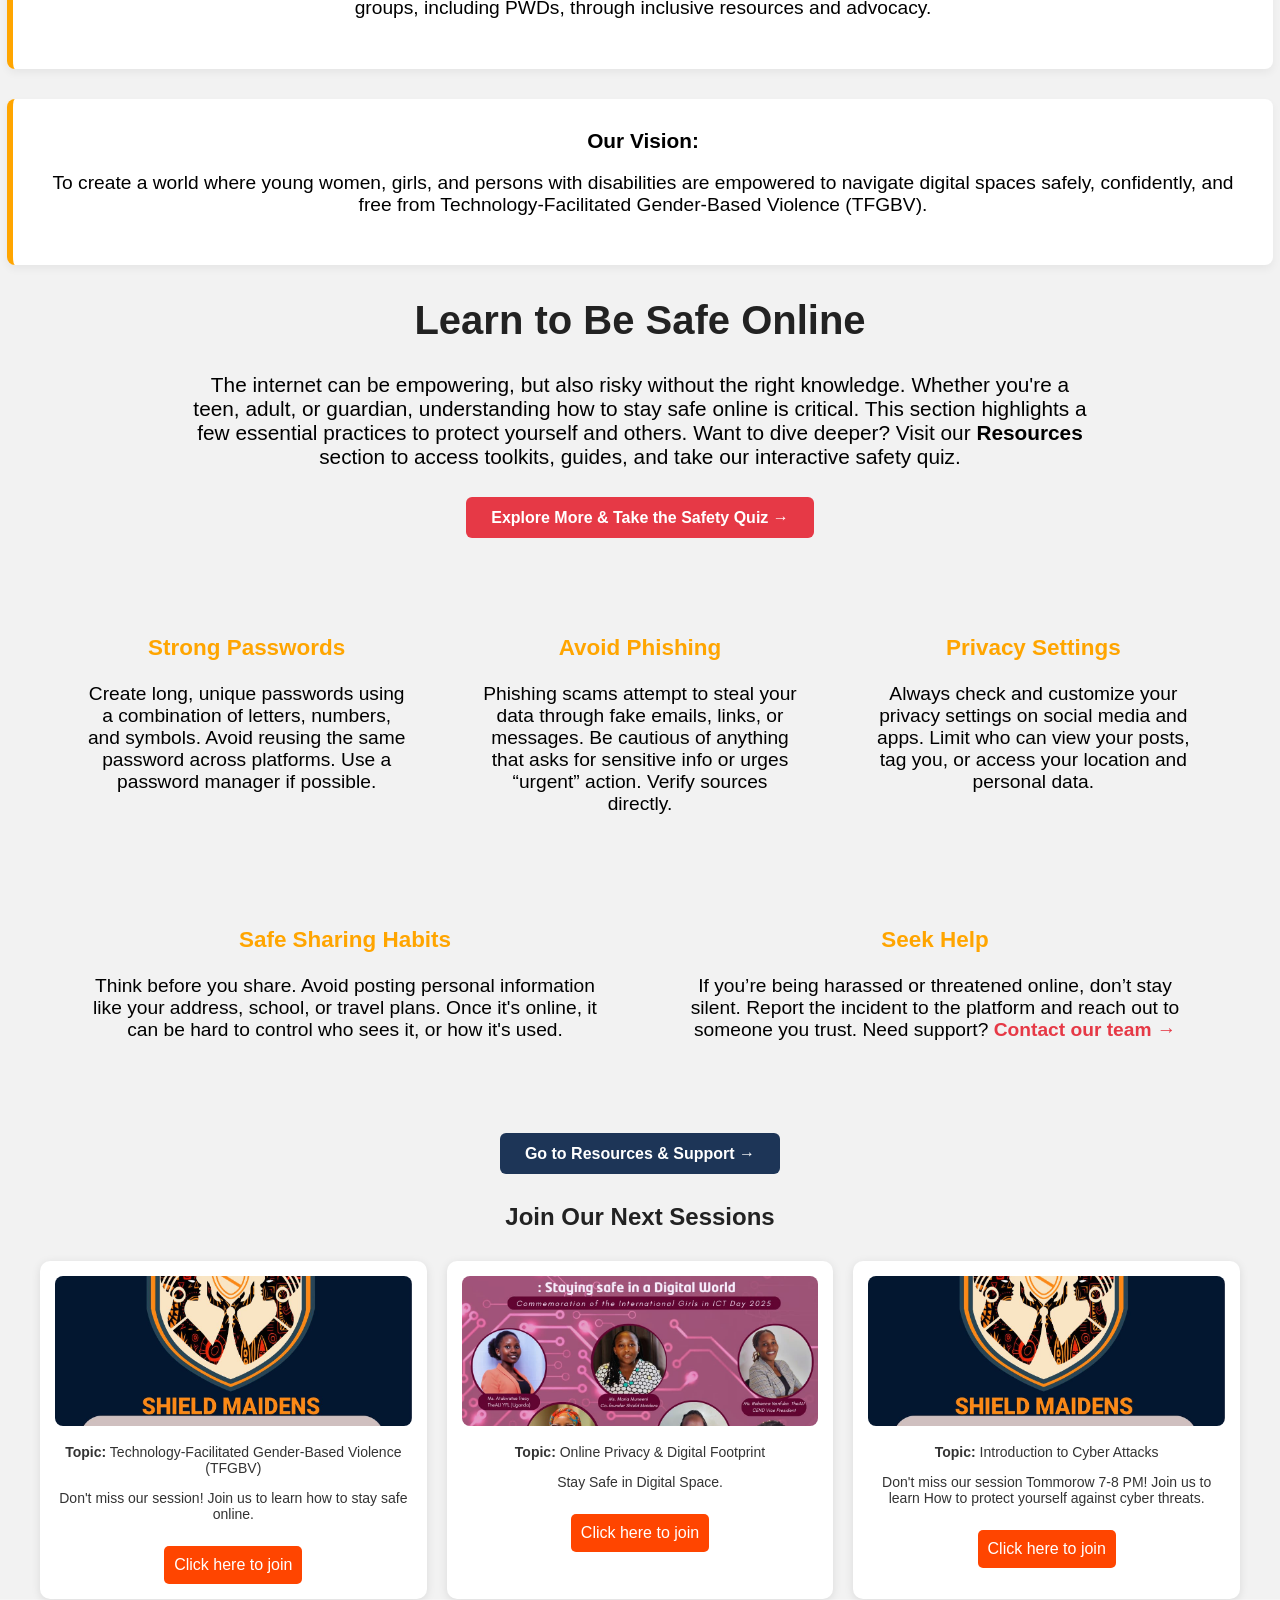
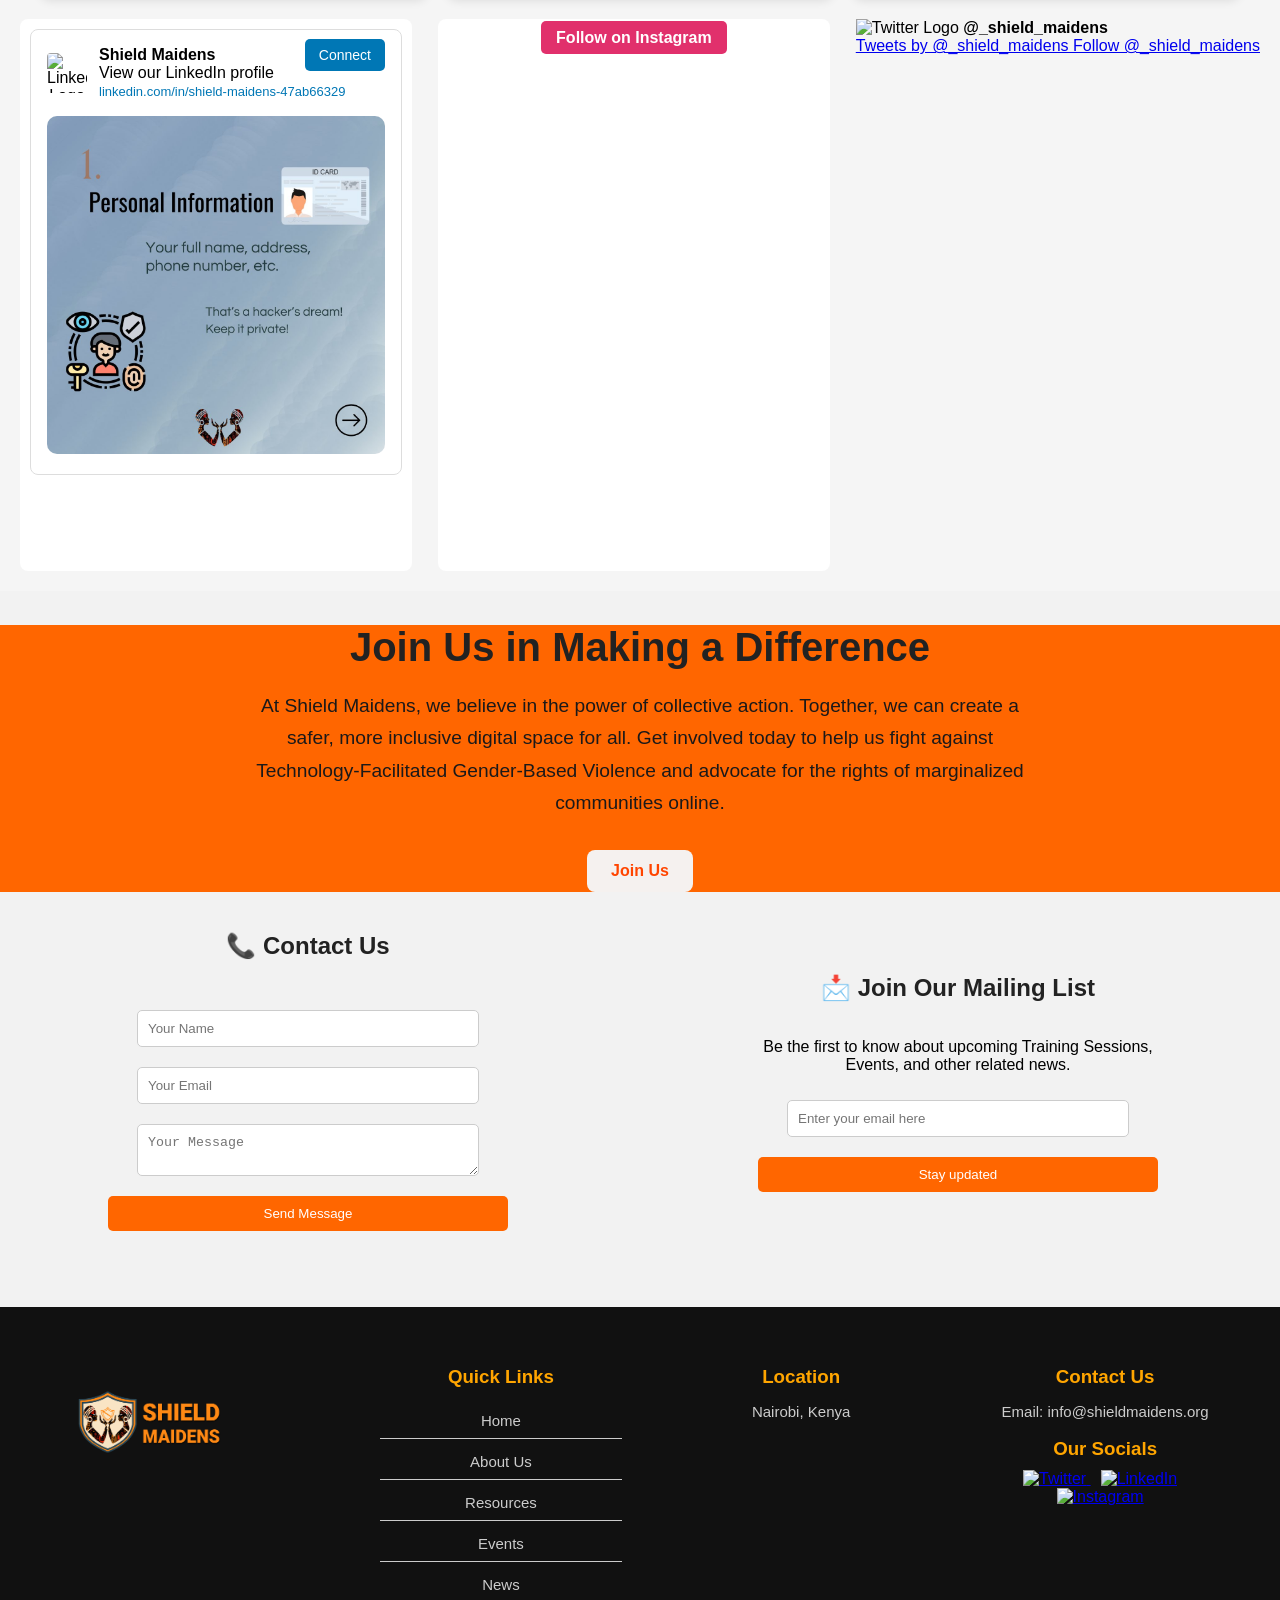
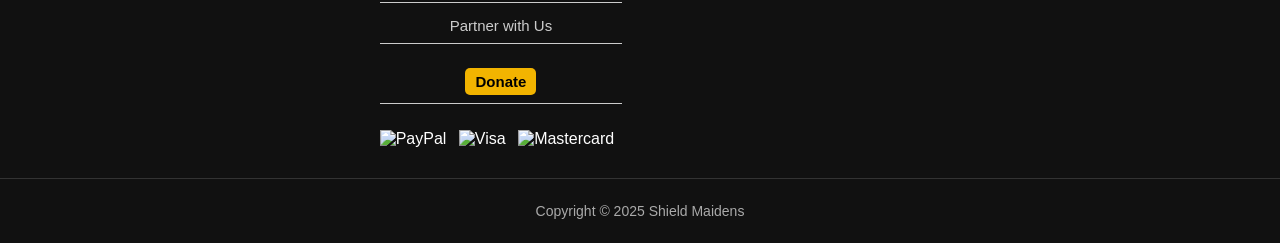
==== commit f598a876: "Update multiple HTML, JS, and CSS files" ====
--- a/index.html
+++ b/index.html
@@ -8,6 +8,7 @@
 
 <link rel="stylesheet" href="https://cdnjs.cloudflare.com/ajax/libs/font-awesome/6.5.0/css/all.min.css">
 <link href="https://fonts.googleapis.com/css2?family=Poppins:wght@300;400;600&display=swap" rel="stylesheet">
+<link rel="stylesheet" href="https://cdnjs.cloudflare.com/ajax/libs/font-awesome/6.5.0/css/all.min.css">
 <style>
   
   
@@ -58,16 +59,19 @@
   </ul>
 </div>
 
-    
-    <div id="eventPopup" class="popup">
-    <div class="popup-content">
-        <span class="close-btn" onclick="closePopup()">&times;</span>
-        <h2 id="eventTitle"></h2>
-        <p id="eventMessage"></p>
-        <a id="eventLink" href="#" target="_blank" style="display:none;">Join Event</a>
-        <button id="setReminder" style="display:none;" onclick="setReminder()">Set Reminder</button>
-    </div>
+
+
+
+
+
+<div class="popup" id="eventPopup">
+  <button class="close-btn" onclick="closePopup()">&times;</button>
+  <h2>Shield Maidens 2024!</h2>
+  <p id="eventMessage">Loading event details...</p>
+  <a id="eventLink" class="small-btn" href="#" target="_blank" style="display:none;">Join</a>
+  <button id="setReminder" class="small-btn" style="display:none;">  🔔 Remind Me</button>
 </div>
+
 
 
 
--- a/style.css
+++ b/style.css
@@ -1,46 +1,64 @@
 /* General Styles */
 body {
-    font-family:Georgia, 'Times New Roman', Times, serif;
-    margin: 0;
-    padding: 0;
-    background-color: #f8f8f8;
-    padding-top: 100px; /* Adjust this value to match your navbar height */
-    
-}
-
-/* Center the popup in the middle of the screen */
+  margin: 0;
+  padding: 0;
+  font-family: Arial, sans-serif;
+  background: #f2f2f2;
+}
+
 .popup {
-  display: none;
   position: fixed;
   top: 50%;
   left: 50%;
-  transform: translate(-50%, -50%); /* Perfect centering */
+  transform: translate(-50%, -50%);
+  width: 280px;
   background-color: #fff;
   border: 2px solid #ff6600;
   border-radius: 10px;
-  padding: 15px 25px;
-  box-shadow: 0 0 20px rgba(255, 102, 0, 0.6);
+  padding: 20px;
+  box-shadow: 0 5px 10px rgba(0,0,0,0.2);
   z-index: 1000;
-  width: fit-content;
-  max-width: 90%;
-  pointer-events: auto;
-}
-
-/* Stylish popup content */
-.popup-content {
-  font-family: 'Impact', 'Arial Black', sans-serif;
+  text-align: center;
+}
+
+.popup h2 {
+  margin: 0;
+  color: #ff6600;
   font-size: 18px;
-  color: orange;
-  text-align: center;
-}
-
-/* Close button styling */
-.close-btn {
-  float: right;
-  font-size: 24px;
+  font-weight: bold;
+}
+
+.popup p {
+  font-size: 14px;
+  color: #333;
+  margin: 10px 0 15px;
+}
+
+.popup .small-btn {
+  background-color: #ff6600;
+  color: white;
+  font-size: 12px;
+  padding: 5px 10px;
+  margin: 2px;
+  border: none;
+  border-radius: 5px;
   cursor: pointer;
-  color: #aaa;
-}
+}
+
+.popup .close-btn {
+  position: absolute;
+  top: 5px;
+  right: 8px;
+  background: #ddd;
+  border: none;
+  border-radius: 50%;
+  width: 24px;
+  height: 24px;
+  font-size: 16px;
+  cursor: pointer;
+}
+
+
 
 
 .hero-alt {
@@ -1831,15 +1849,36 @@
   .nav-links {
     display: none !important;
   }
+  .logo-link {
+    display: flex;
+    align-items: center;
+    margin: 0;
+    padding: 0;
+  }
+  .logo {
+    height: 100px !important;
+    margin: 0;
+    padding: 0;
+    vertical-align: middle;
+  }
 
   nav {
     display: flex;
     justify-content: space-between;
-    align-items: center;
-    padding-right: 60px; /* space for hamburger */
-  }
+    align-items: center; /* ✅ Vertically align logo + hamburger */
+    padding: 10px 20px;
+    background-color: white;
+    position: fixed;
+    top: 0;
+    left: 0;
+    right: 0;
+    z-index: 1000;
+    height: 60px;
+    box-shadow: 0 2px 5px rgba(0,0,0,0.05);
+  }
+  
 
   .logo-link img {
-    height: 45px !important;
-  }
-}
+    height: 65px !important;
+  }
+}
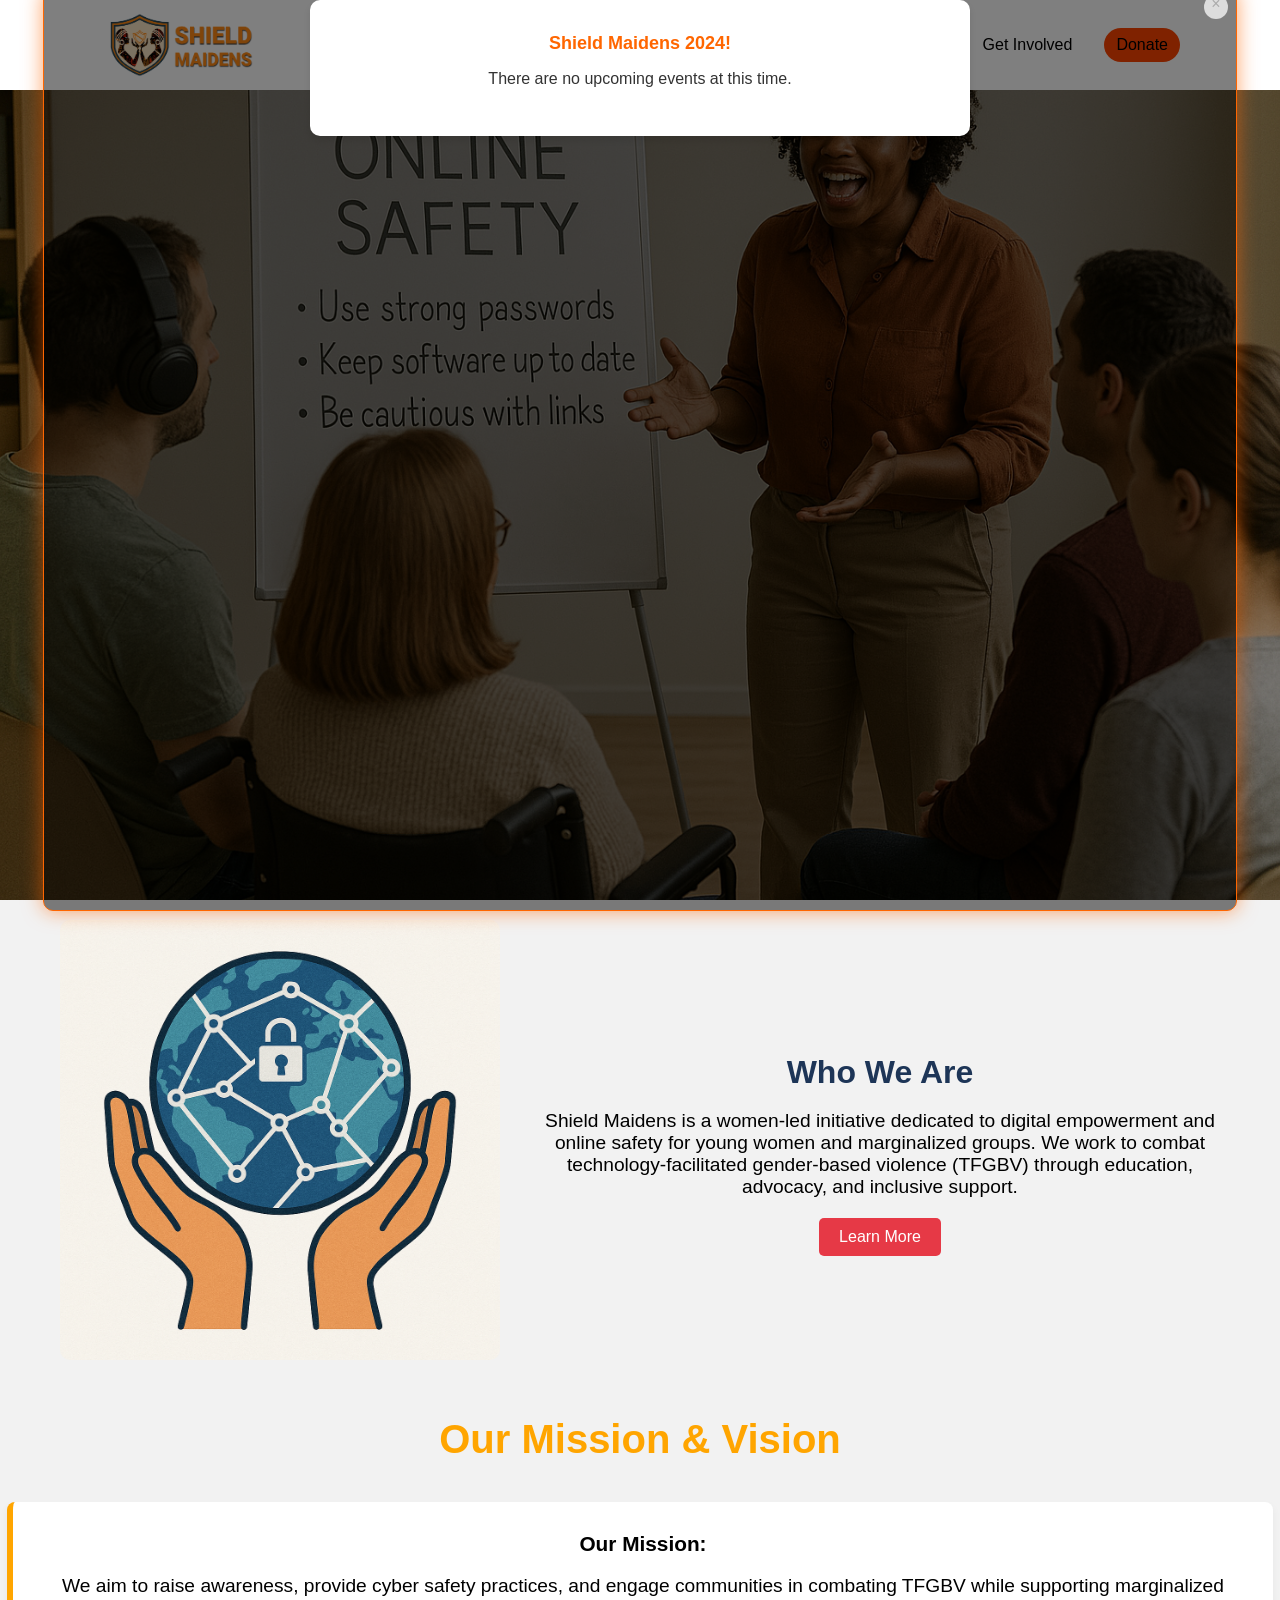
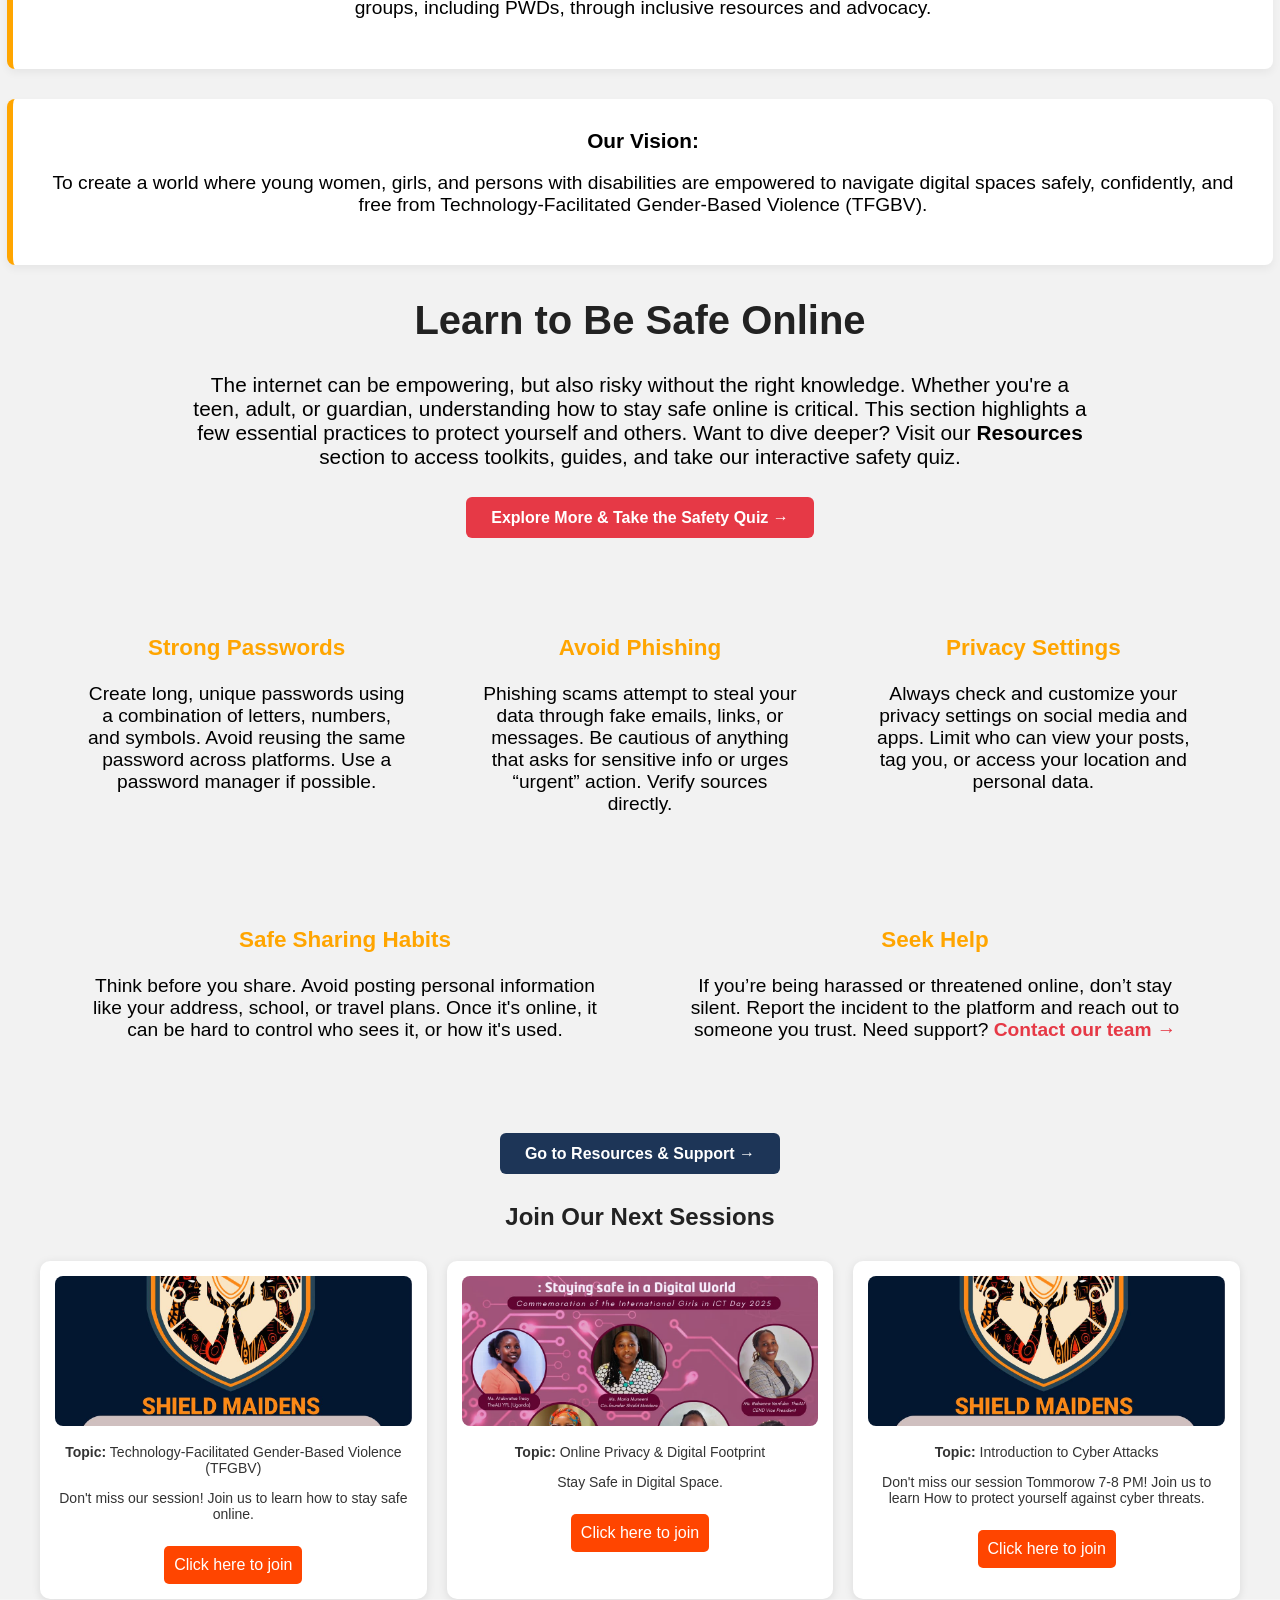
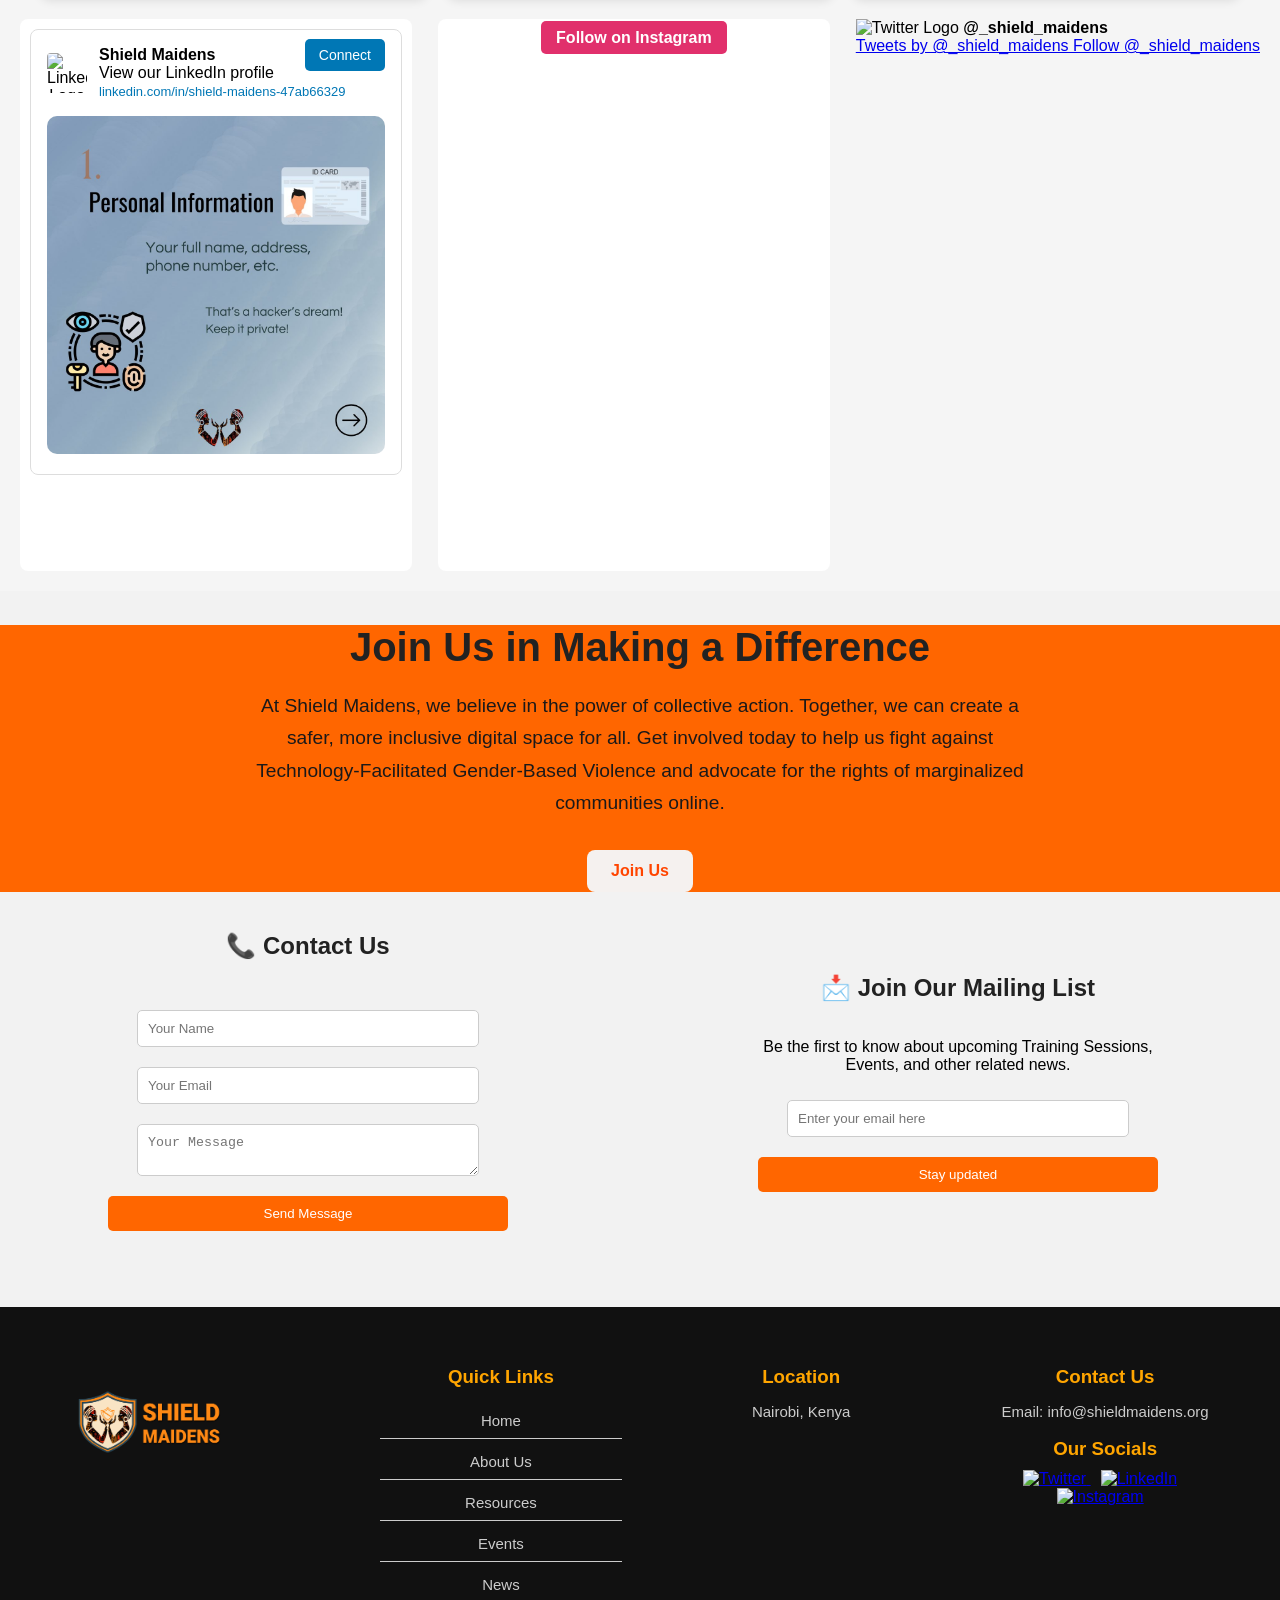
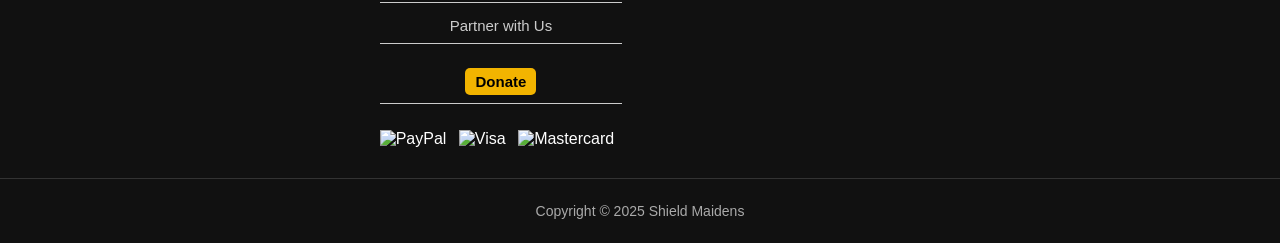
==== commit 9aff995b: "Update multiple HTML, JS, and CSS files" ====
--- a/index.html
+++ b/index.html
@@ -62,15 +62,17 @@
 
 
 
-
-
-<div class="popup" id="eventPopup">
-  <button class="close-btn" onclick="closePopup()">&times;</button>
-  <h2>Shield Maidens 2024!</h2>
-  <p id="eventMessage">Loading event details...</p>
-  <a id="eventLink" class="small-btn" href="#" target="_blank" style="display:none;">Join</a>
-  <button id="setReminder" class="small-btn" style="display:none;">  🔔 Remind Me</button>
+<div id="eventPopup" class="popup"> 
+  <div class="popup-content">
+      <span class="close-btn" onclick="closePopup()">&times;</span>
+      <h2 id="eventTitle"></h2>
+      <p id="eventMessage"></p>
+      <a id="eventLink" href="#" target="_blank" style="display:none;">Join Event</a>
+      <button id="setReminder" style="display:none;" onclick="setReminder()"> 🔔Set Reminder</button>
+  </div>
 </div>
+
+
 
 
 
--- a/style.css
+++ b/style.css
@@ -1882,3 +1882,39 @@
     height: 65px !important;
   }
 }
+
+
+
+/* Center the popup in the middle of the screen */
+.popup {
+  display: none;
+  position: fixed;
+  top: 50%;
+  left: 50%;
+  transform: translate(-50%, -50%); /* Perfect centering */
+  background-color: #fff;
+  border: 1px solid #ff6600;
+  border-radius: 10px;
+  padding: 10px 20px;
+  box-shadow: 0 0 20px rgba(255, 102, 0, 0.6);
+  z-index: 1000;
+  width: fit-content;
+  max-width: 90%;
+  pointer-events: auto;
+}
+
+/* Stylish popup content */
+.popup-content {
+  font-family: 'Impact', 'Arial Black', sans-serif;
+  font-size: 18px;
+  color: orange;
+  text-align: center;
+}
+
+/* Close button styling */
+.close-btn {
+  float: right;
+  font-size: 24px;
+  cursor: pointer;
+  color: #aaa;
+}
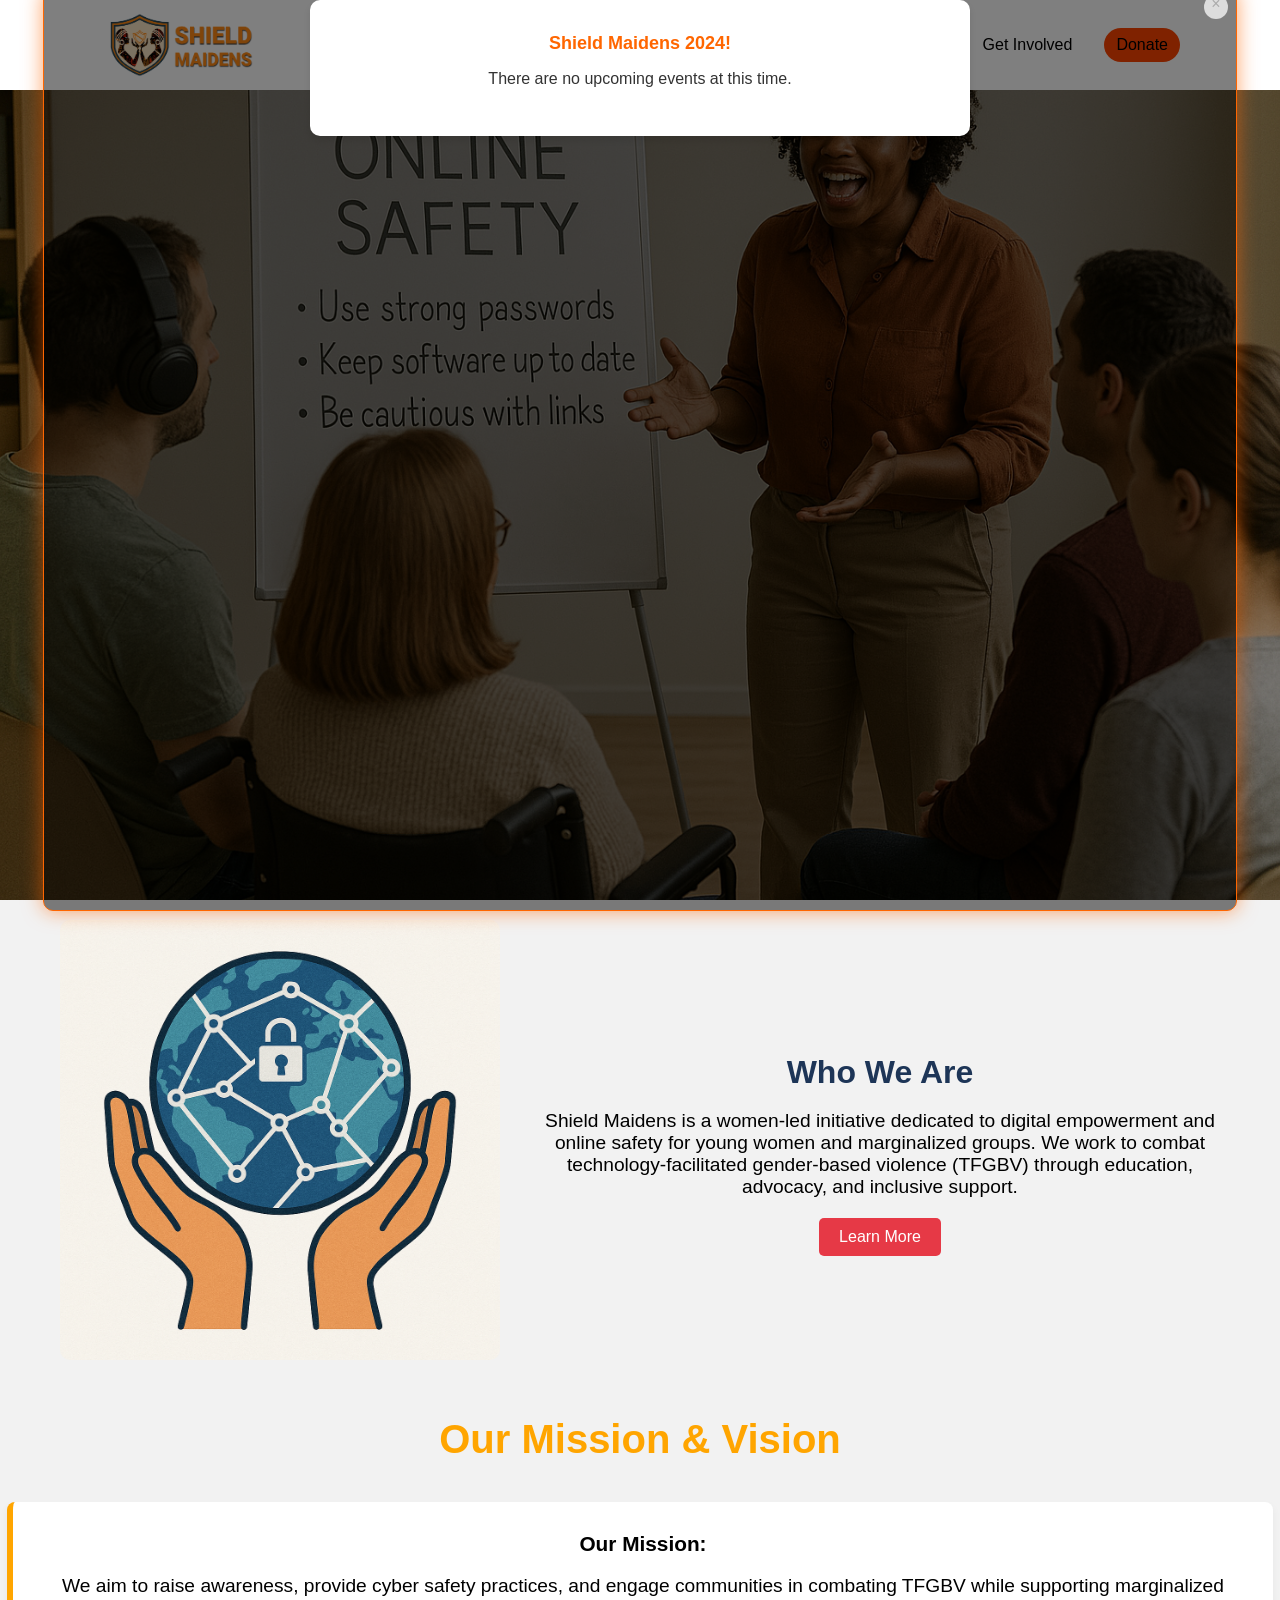
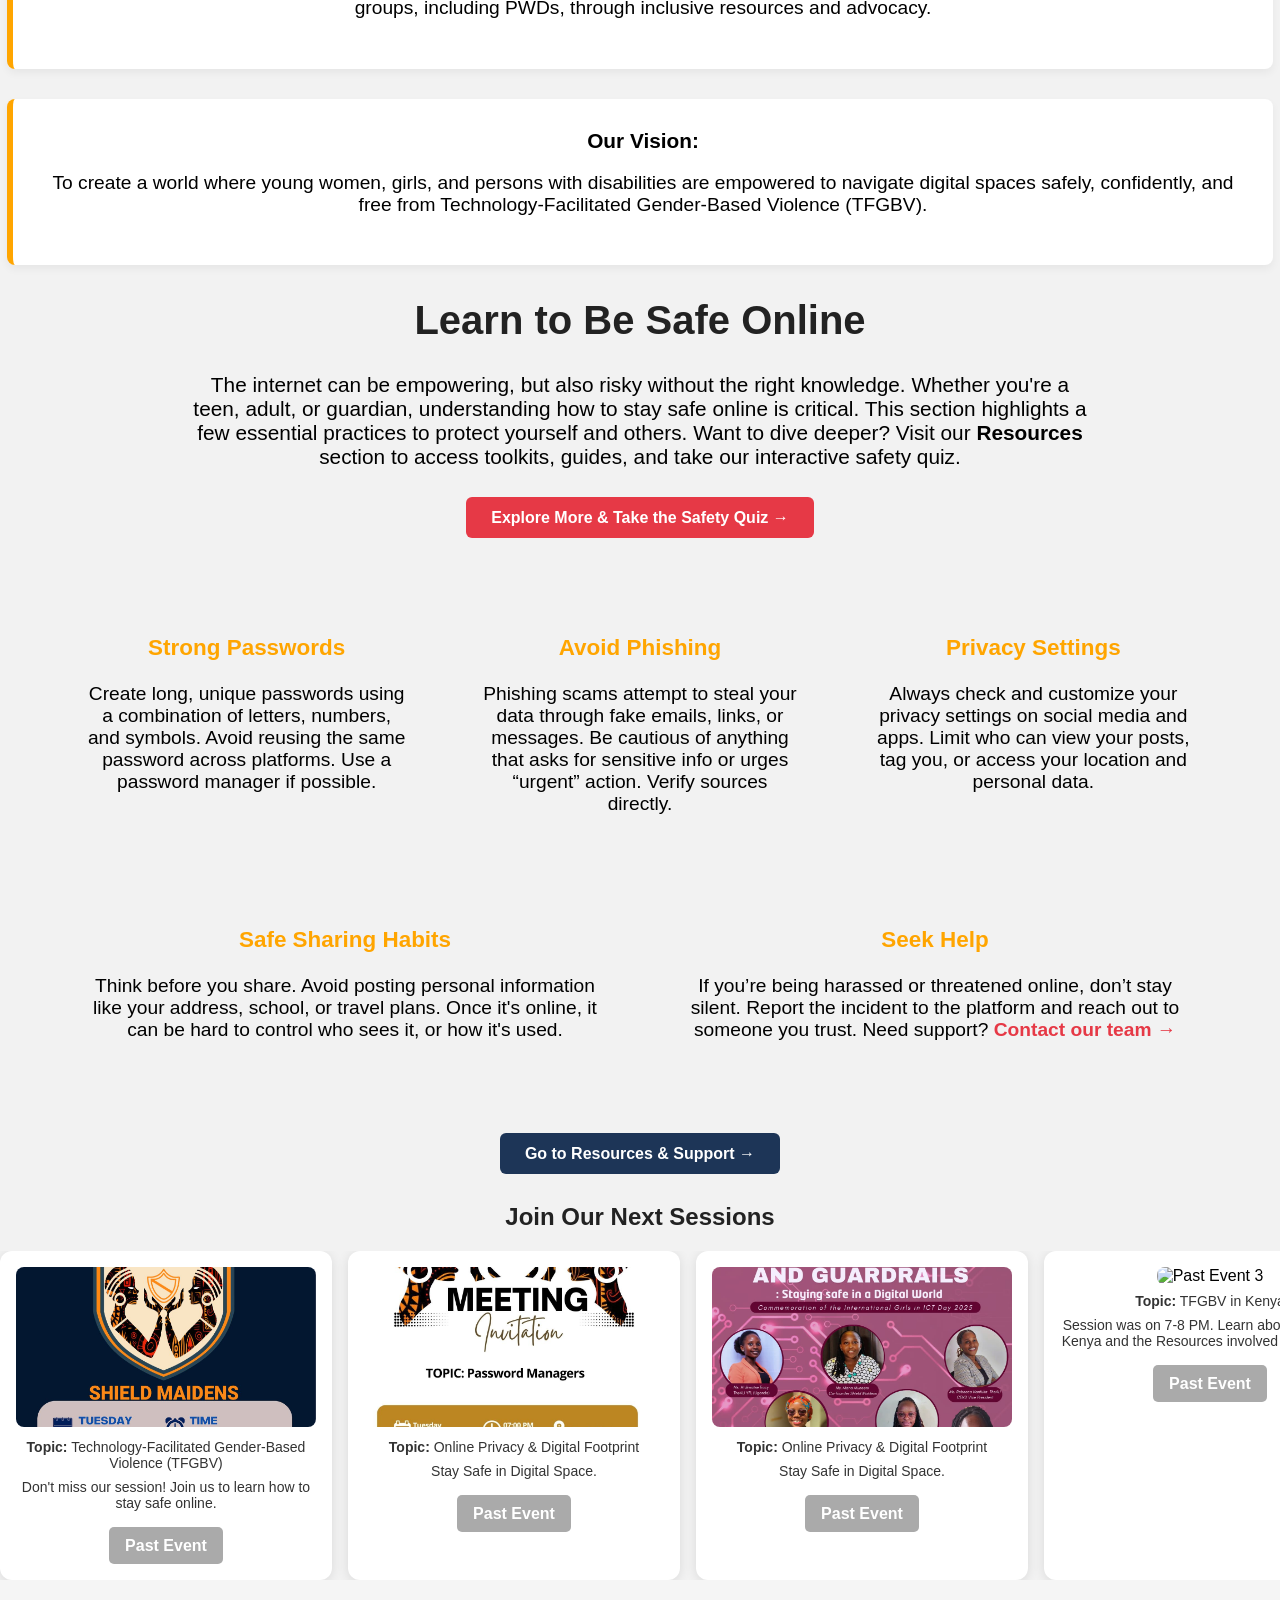
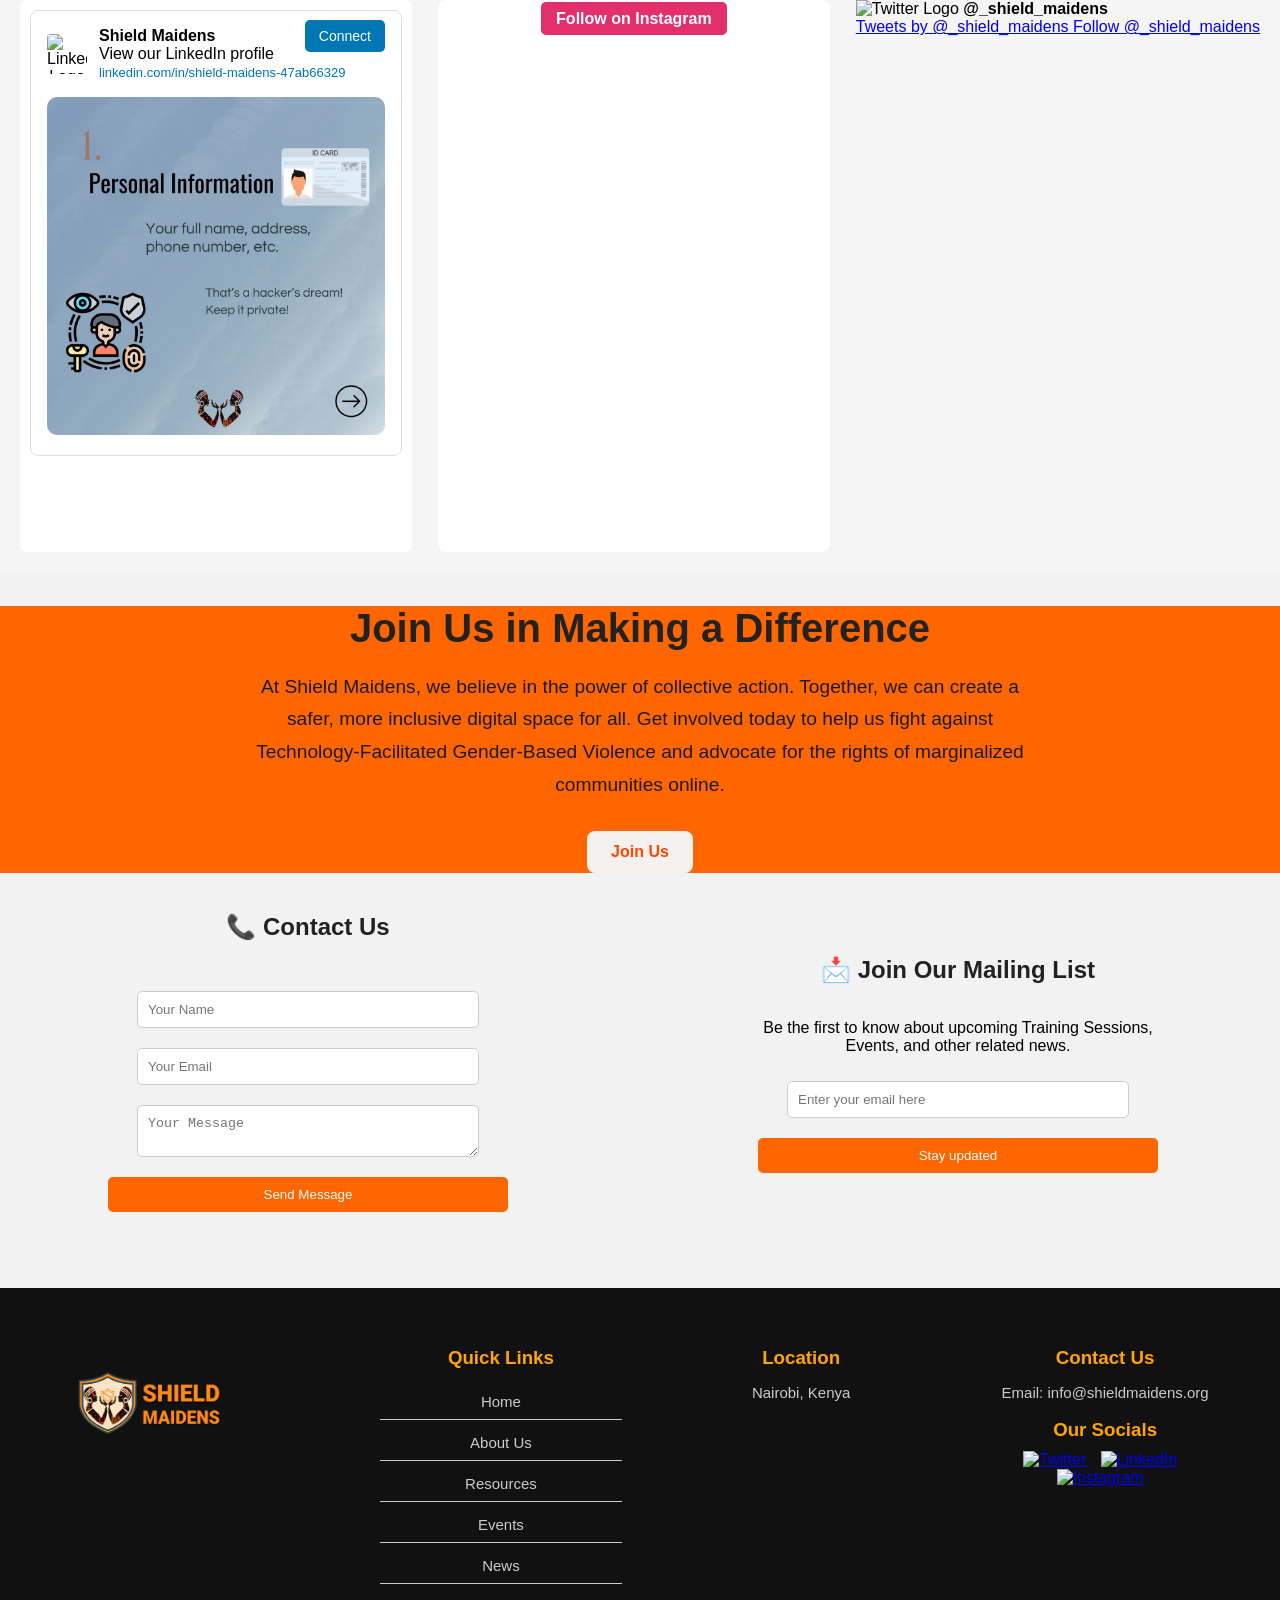
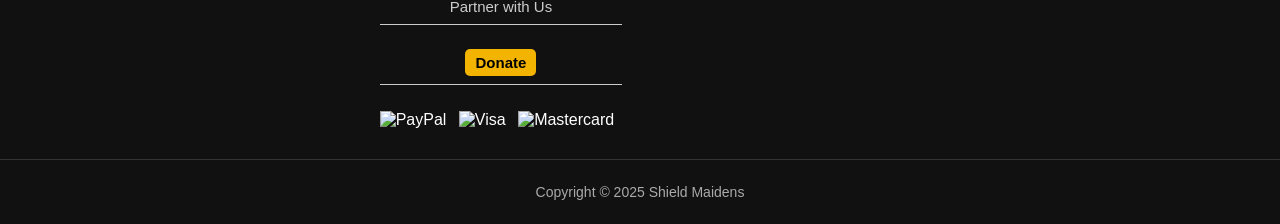
==== commit 87204f5d: "Update multiple HTML, JS, and CSS files" ====
--- a/index.html
+++ b/index.html
@@ -185,34 +185,58 @@
   </div>
 </section>
 
-    
-    
-    <!-- Join Next Sessions -->
-<section id="next-session">
-    <h2>Join Our Next Sessions</h2>
-    <div class="session-container">
-        <div class="session-card">
-            <img src="images/eventw1.jpg" alt="Upcoming Event">
-            <p><strong>Topic:</strong> Technology-Facilitated Gender-Based Violence (TFGBV)</p>
-            <p>Don't miss our session! Join us to learn how to stay safe online.</p>
-            <a href="#" class="event-link">Click here to join</a>
-        </div>
-
-        <div class="session-card">
-            <img src="images/eventw2.jpg" alt="Upcoming Event">
-            <p><strong>Topic:</strong> Online Privacy & Digital Footprint</p>
-            <p>Stay Safe in Digital Space.</p>
-            <a href="https://shorturl.at/iRNnz" class="event-link">Click here to join</a>
-        </div>
-
-        <div class="session-card">
-            <img src="images/Eventt4.jpg" alt="Upcoming Event">
-            <p><strong>Topic:</strong> Introduction to Cyber Attacks </p>
-            <p>Don't miss our session Tommorow 7-8 PM! Join us to learn How to protect yourself against cyber threats.</p>
-            <a href="https://meet.google.com/kcy-kixc-dmt?hs=122&authuser=0" class="event-link">Click here to join</a>
-        </div>
-    </div>
-</section>
+<h2>Join Our Next Sessions</h2>
+<div class="carousel-wrapper">
+  <div class="session-carousel">
+    <!-- PAST SESSION -->
+    <div class="session-card past">
+      <img src="images/eventw1.jpg" alt="Past Event 1">
+      <p><strong>Topic:</strong> Technology-Facilitated Gender-Based Violence (TFGBV)</p>
+      <p>Don't miss our session! Join us to learn how to stay safe online.</p>
+      <a class="event-link past-link">Past Event</a>
+    </div>
+
+    <!-- PAST SESSION -->
+    <div class="session-card past">
+      <img src="images/event 3.jpg" alt="Past Event 2">
+      <p><strong>Topic:</strong> Online Privacy & Digital Footprint</p>
+      <p>Stay Safe in Digital Space.</p>
+      <a class="event-link past-link">Past Event</a>
+    </div>
+
+    <div class="session-card past">
+      <img src="images/eventw2.jpg" alt="Past Event 2">
+      <p><strong>Topic:</strong> Online Privacy & Digital Footprint</p>
+      <p>Stay Safe in Digital Space.</p>
+      <a class="event-link past-link">Past Event</a>
+    </div>
+
+    <!-- PAST SESSION -->
+    <div class="session-card past">
+      <img src="images/kenya.jpg" alt="Past Event 3">
+      <p><strong>Topic:</strong> TFGBV in Kenya</p>
+      <p>Session was on 7-8 PM. Learn about TFGBV in Kenya and the Resources involved to combat it.</p>
+      <a class="event-link past-link">Past Event</a>
+    </div>
+     <!-- PAST SESSION -->
+     <div class="session-card past">
+      <img src="images/Eventt4.jpg" alt="Past Event 3">
+      <p><strong>Topic:</strong> Introduction to Cyber Attacks</p>
+      <p>Session was on 7-8 PM. Learn how to protect yourself against cyber threats.</p>
+      <a class="event-link past-link">Past Event</a>
+    </div>
+
+    <!-- TODAY’S SESSION - UPCOMING -->
+    <div class="session-card upcoming">
+      <img src="images/today.jpg" alt="Today's Event">
+      <p><strong>Topic:</strong>  Introduction to Cyber Attacks</p>
+      <p>Join us Today, 15 May 2025 at 7:00 PM for a powerful session.
+        
+        </p>
+      <a href="https://calendar.app.google/Uas6NuqhVGtgV6Vz9" class="event-link">Click here to join</a>
+    </div>
+  </div>
+</div>
 
     
 
--- a/style.css
+++ b/style.css
@@ -747,95 +747,138 @@
    
 }
 
-#next-session {
-  width: 100vw; /* full viewport width */
-  margin: 0;
-  padding: 40px 0;
-  background-color: #f9f9f9; /* optional for contrast */
-}
-
-#next-session h2 {
+/* Container and Carousel Styles */
+.carousel-wrapper {
+  overflow: hidden;
+  width: 100%;
+  position: relative;
+}
+
+.session-carousel {
+  display: flex;
+  gap: 1rem;
+  animation: slide-left 60s linear infinite; /* slower animation */
+  width: max-content;
+}
+
+@keyframes slide-left {
+  0% {
+    transform: translateX(0%);
+  }
+  100% {
+    transform: translateX(-50%);
+  }
+}
+
+
+/* Session Card Style */
+.session-card {
+  flex: 0 0 300px;
+  background: #fff;
+  padding: 1rem;
+  border-radius: 12px;
+  box-shadow: 0 2px 12px rgba(0, 0, 0, 0.1);
   text-align: center;
-  margin-bottom: 30px;
-}
-
-.session-container {
-  display: flex;
-  justify-content: center;
-  flex-wrap: wrap;
-  gap: 20px;
-  padding: 0 20px;
-  max-width: 1200px;
-  margin: 0 auto;
-}
-
-.session-card {
-  flex: 1 1 300px;
-  background: white;
-  padding: 20px;
-  box-shadow: 0 2px 10px rgba(0,0,0,0.1);
-  border-radius: 10px;
-  text-align: center;
+  transition: transform 0.3s;
+}
+
+.session-card:hover {
+  transform: scale(1.02);
 }
 
 .session-card img {
   width: 100%;
-  height: auto;
+  height: 160px;
+  object-fit: cover;
   border-radius: 8px;
+}
+
+.session-card p {
+  font-size: 14px;
+  color: #333;
+  margin: 0.5rem 0;
 }
 
 .event-link {
   display: inline-block;
-  margin-top: 10px;
-  padding: 10px 20px;
-  background: #007BFF;
-  color: white;
+  padding: 0.6rem 1rem;
+  margin-top: 0.5rem;
+  background-color: orangered;
+  color: #fff;
   text-decoration: none;
   border-radius: 5px;
+  font-weight: bold;
 }
 
 .event-link:hover {
-  background: #0056b3;
-}
-
-.session-container {
-    display: flex;
-    justify-content: center;
-    gap: 20px;
-    flex-wrap: wrap;
-}
-.session-card {
-    background: #fff;
-    padding: 15px;
-
-    width: 280px;
- 
-}
-
-
-.session-card img {
-    width: 100%;
- 
-    height: 150px;
-    object-fit: cover;
-}
-.session-card p {
-    font-size: 14px;
-    color: #333;
-}
-.event-link {
-   
-    text-decoration: none;
-    background-color: orangered;
-    color: #fff;
-    padding: 10px;
-  
-    margin-top: 10px;
-    transition: background 0.3s;
-}
-.event-link:hover {
-    background-color: #0056b3;
-}
+  background-color: #e55300;
+}
+
+/* Past Session Style */
+.session-card.past .event-link {
+  background-color: #aaa;
+  pointer-events: none;
+  cursor: default;
+}
+
+.session-card.past .event-link:hover {
+  background-color: #aaa;
+}
+
+/* Upcoming Session Style */
+.session-card.upcoming .event-link {
+  background-color: #28a745;
+}
+
+.session-card.upcoming .event-link:hover {
+  background-color: #218838;
+}
+
+/* Animation */
+@keyframes slide-left {
+  0% {
+    transform: translateX(0%);
+  }
+  100% {
+    transform: translateX(-100%);
+  }
+}
+
+/* Responsive Design */
+
+/* Small Screens (Phones) */
+@media (max-width: 600px) {
+  .session-carousel {
+    flex-direction: column;
+    animation: none;
+  }
+
+  .session-card {
+    flex: 1 1 auto;
+    margin: 0 auto 1rem;
+    width: 90%;
+  }
+}
+
+/* Medium Screens (Tablets) */
+@media (min-width: 601px) and (max-width: 1024px) {
+  .session-carousel {
+    flex-wrap: nowrap;
+    animation: slide-left 25s linear infinite;
+  }
+
+  .session-card {
+    flex: 0 0 260px;
+  }
+}
+
+/* Large Screens (Desktops) */
+@media (min-width: 1025px) {
+  .session-card {
+    flex: 0 0 300px;
+  }
+}
+
 /* Contact Form */
 form {
     text-align: center;
